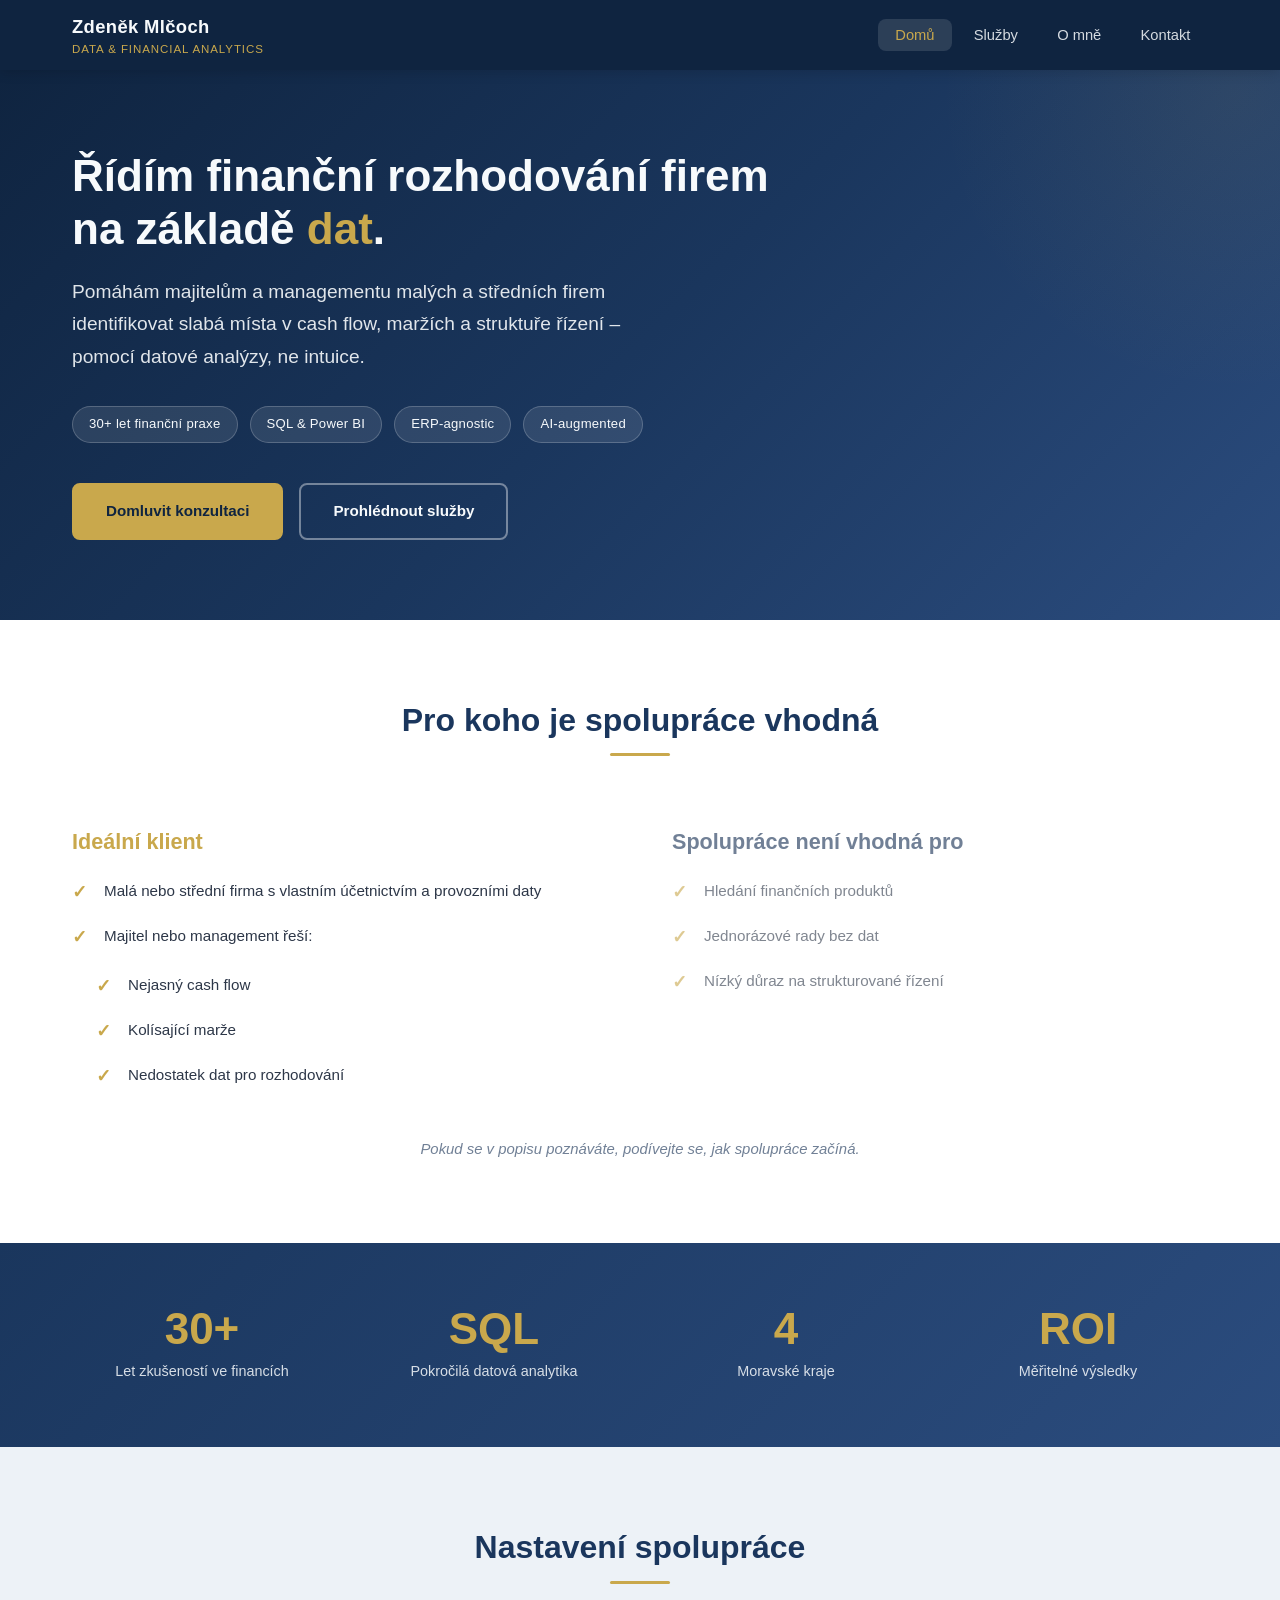
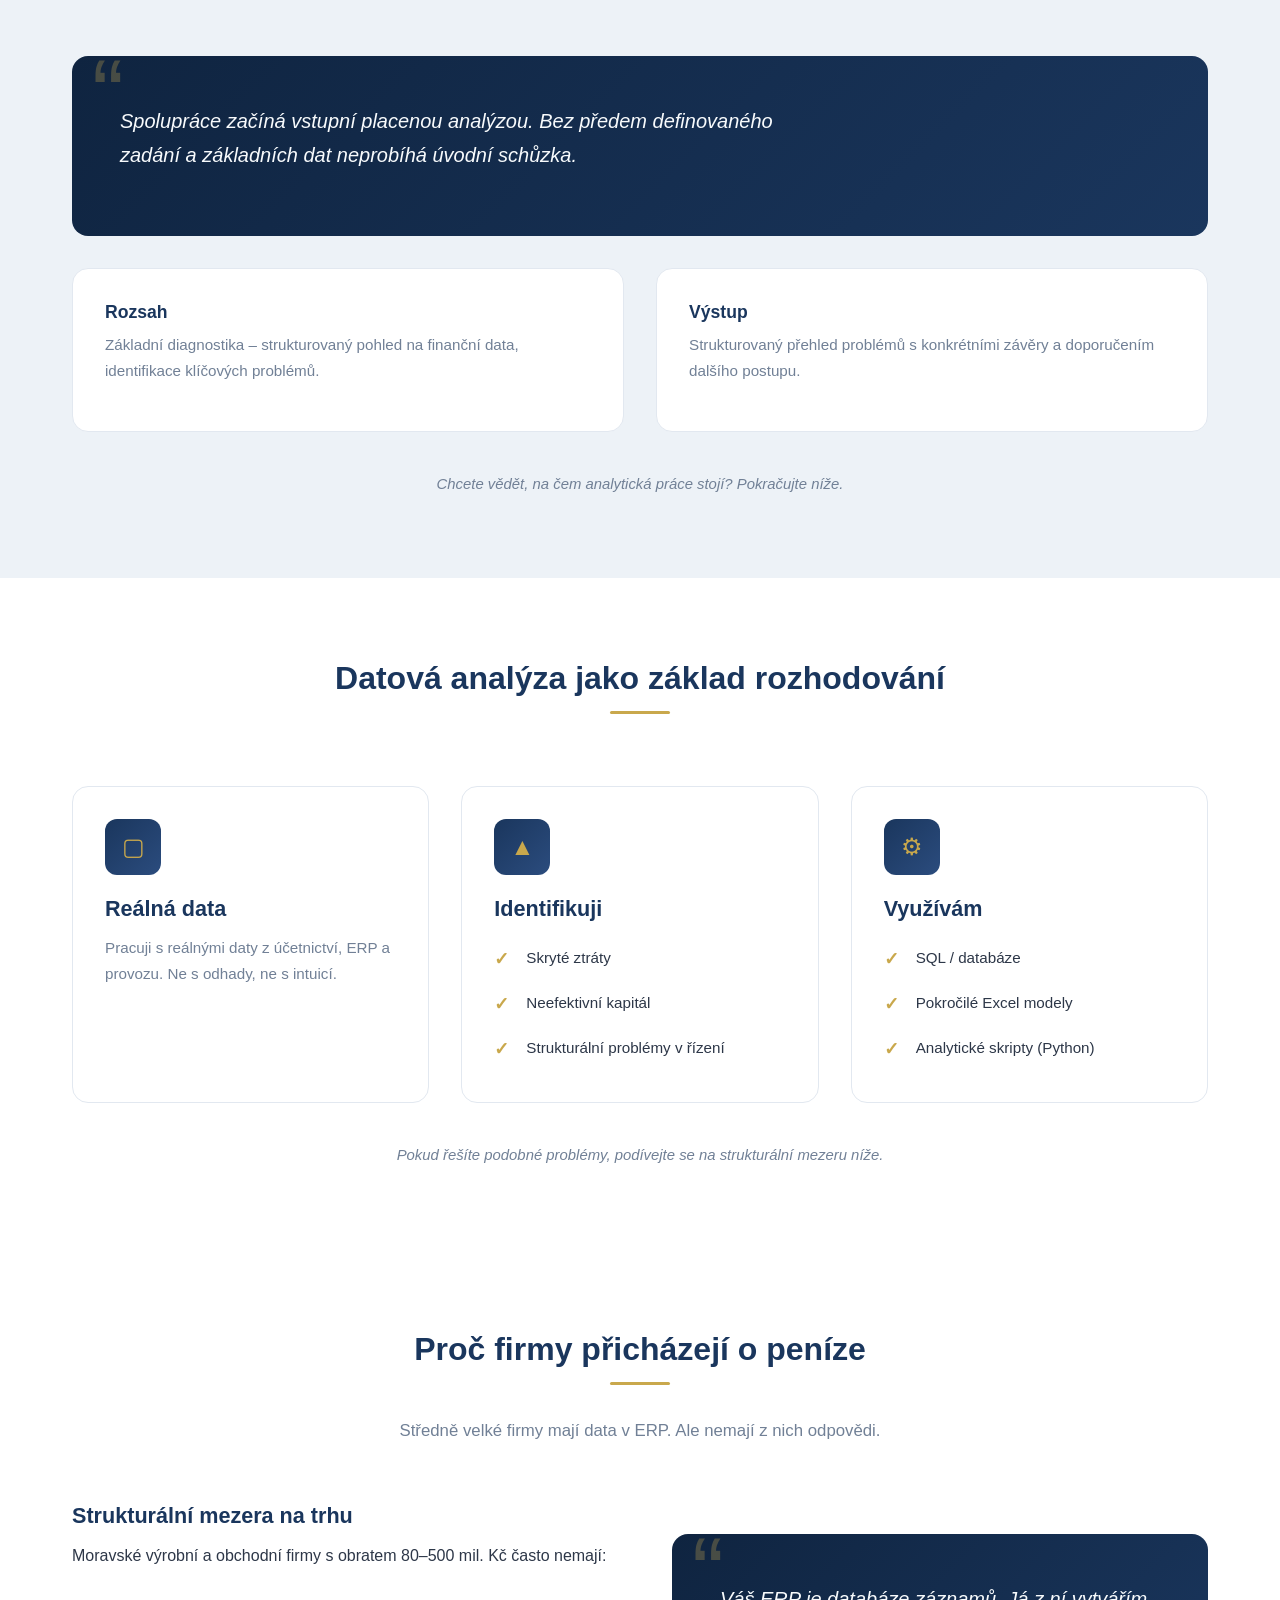
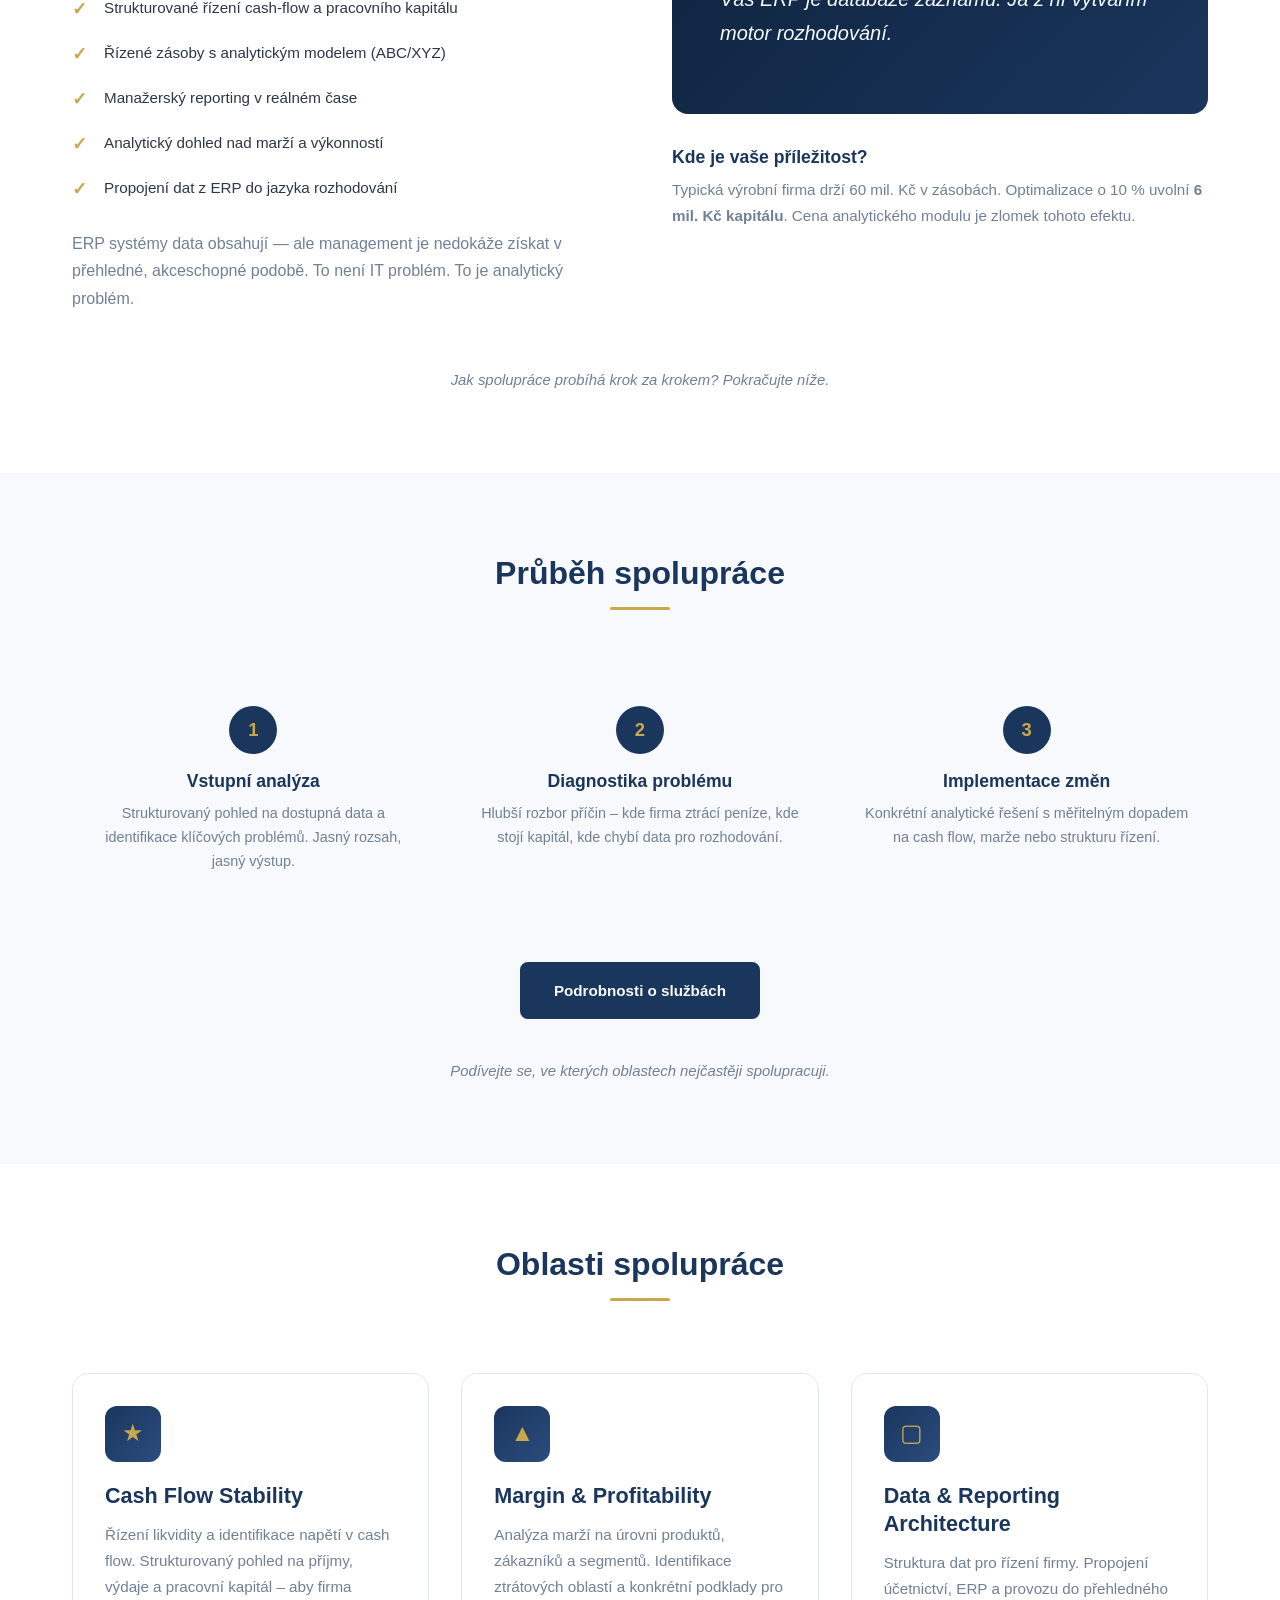
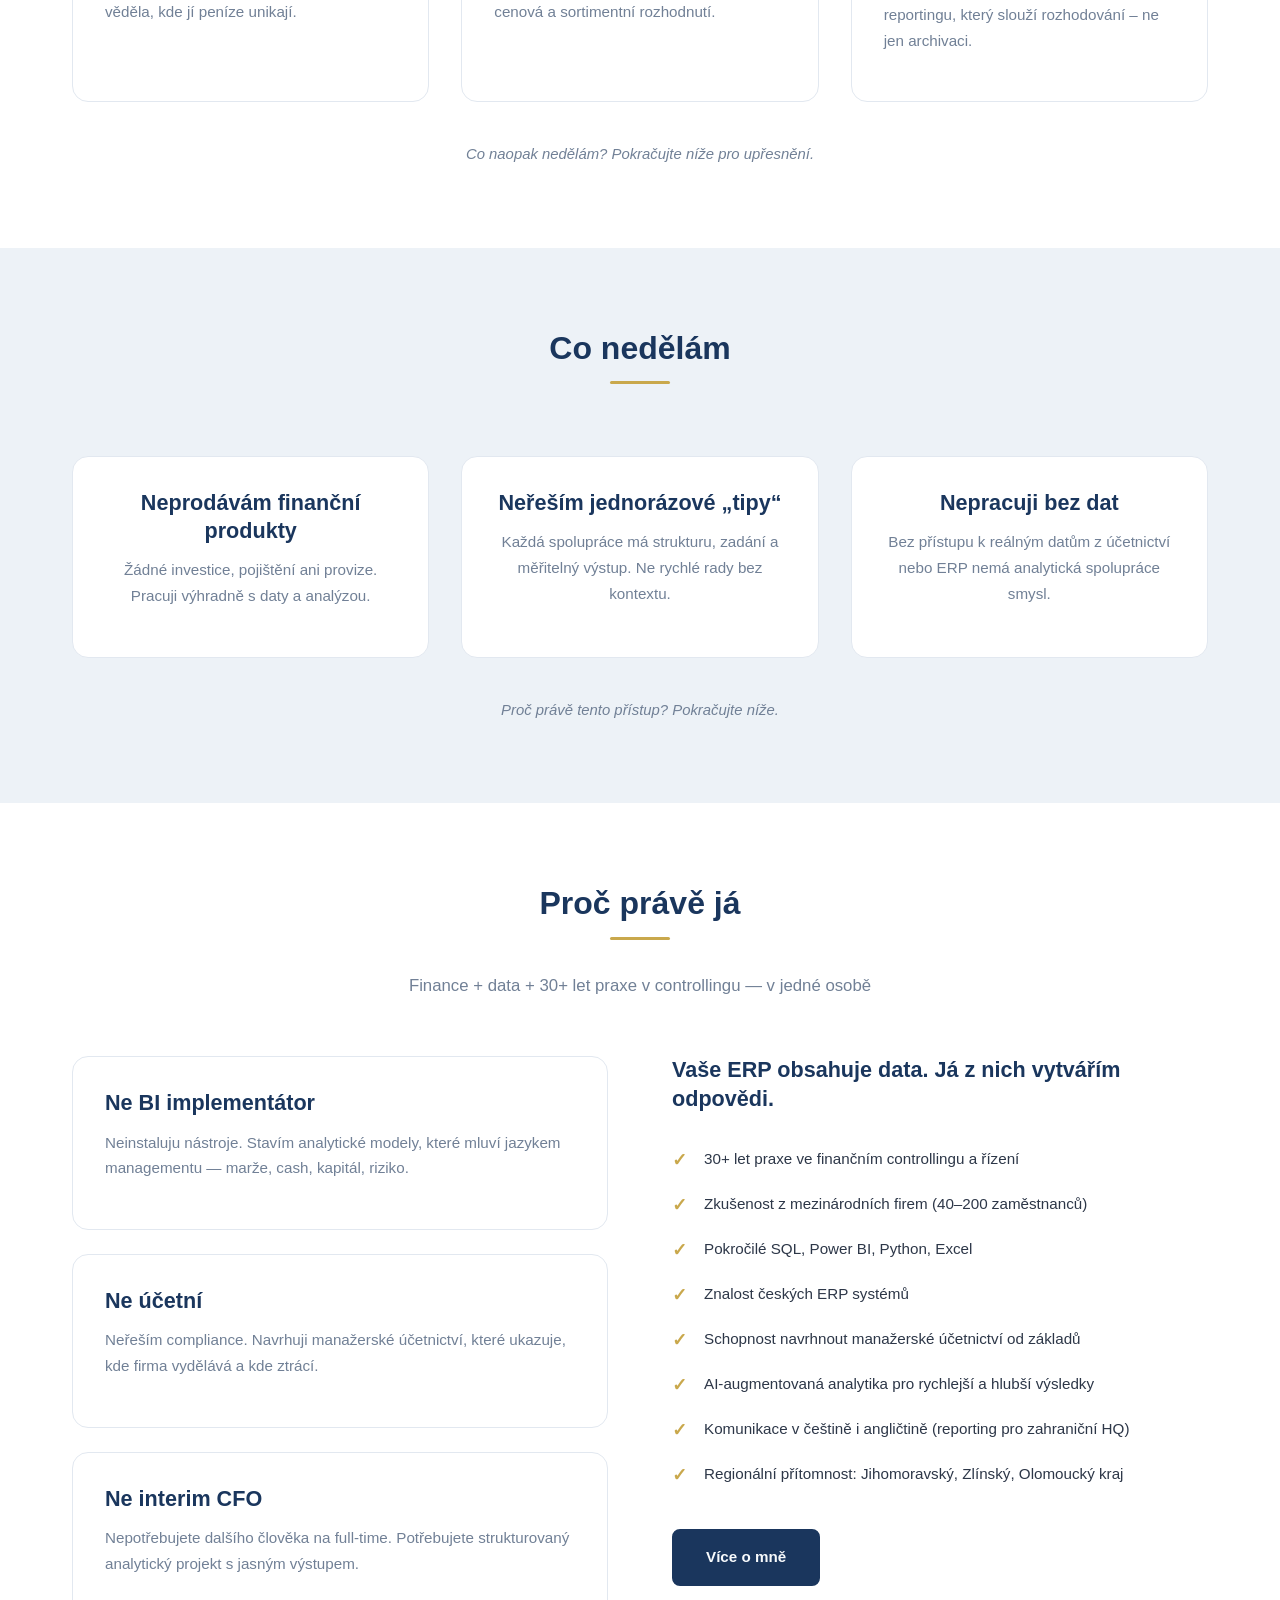
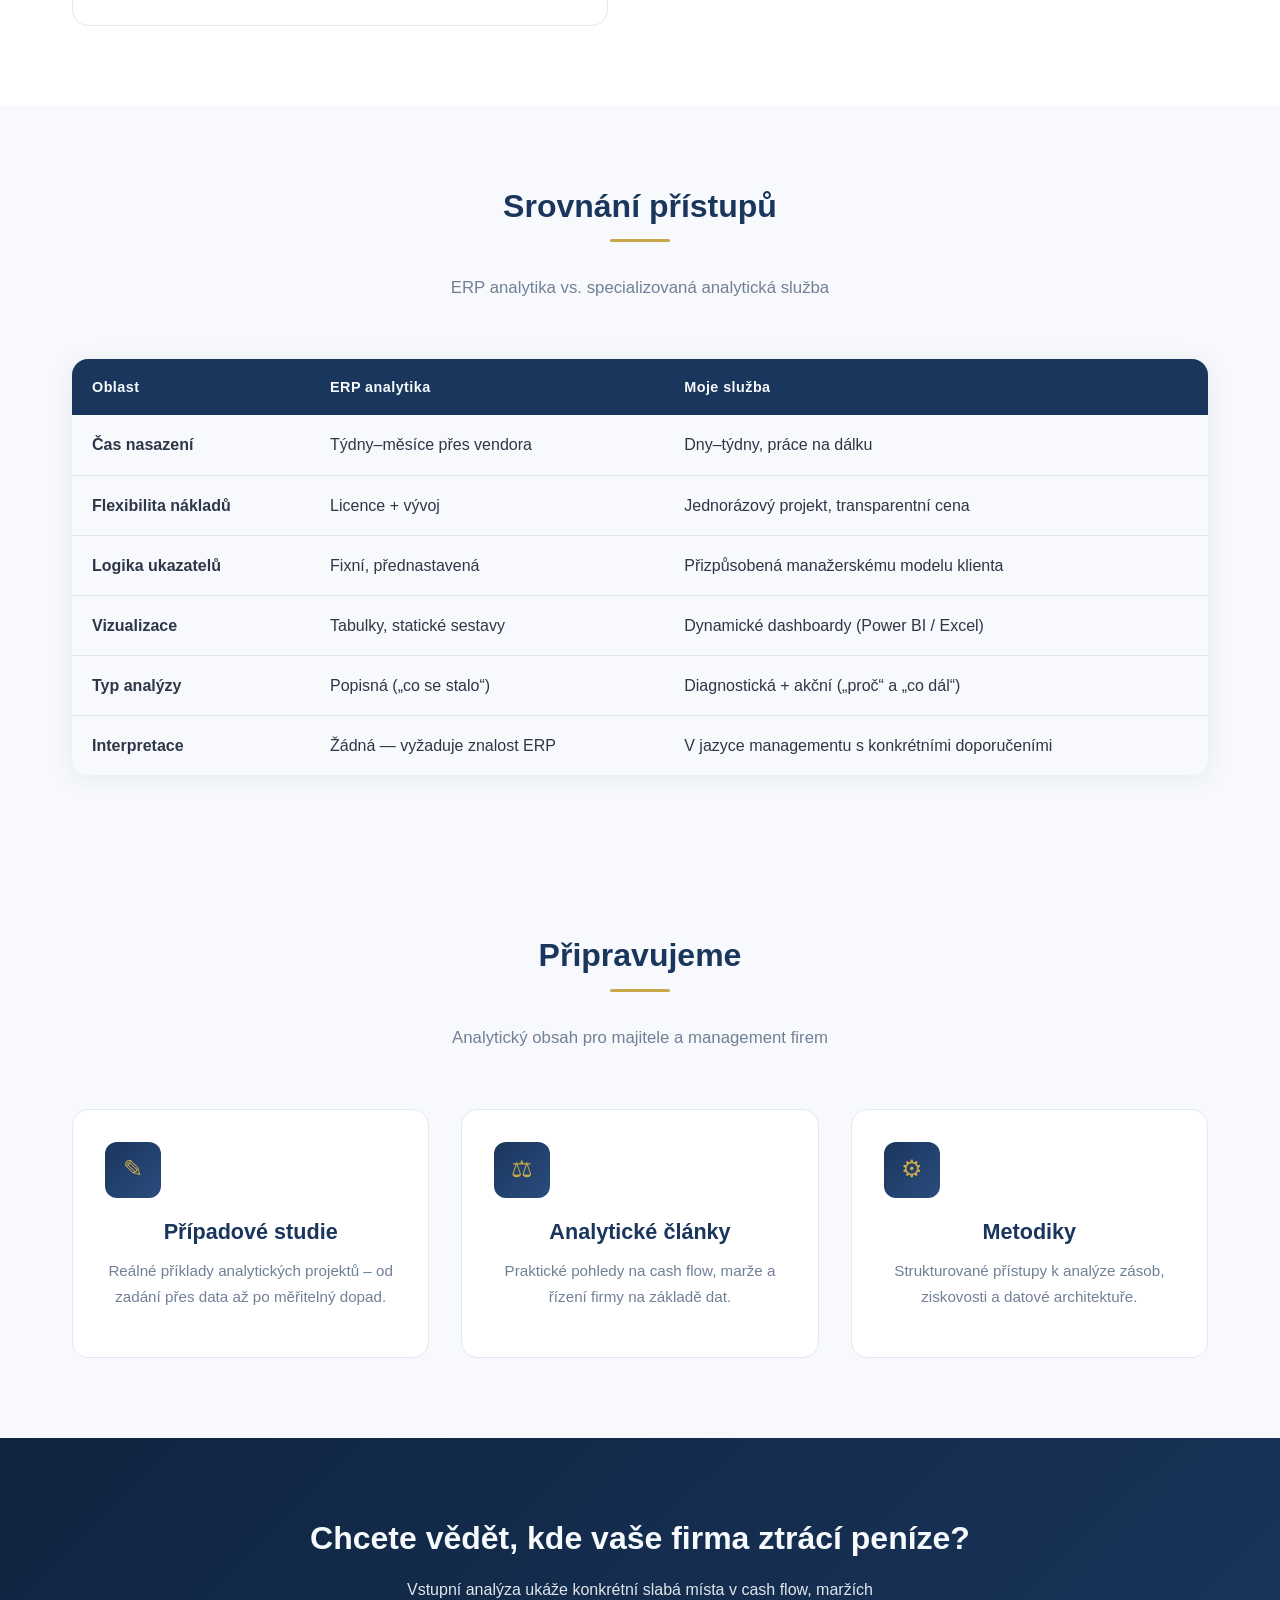
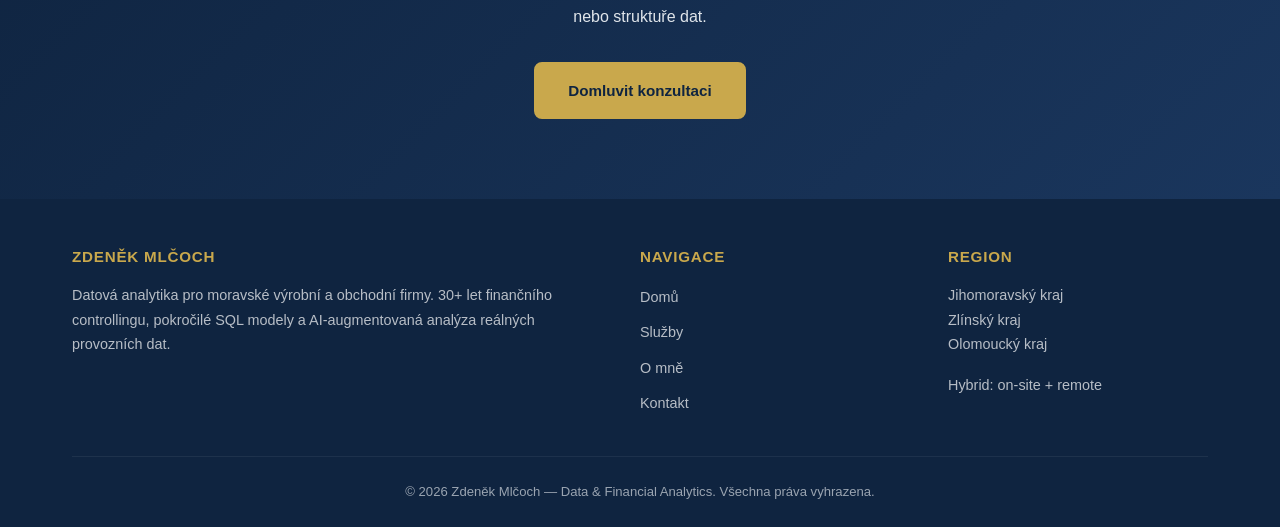
==== docs/index.html @ 9b95e94f "Remove ", ne produktů" from hero heading, change "30 let" to "30+ let" across all pages Co-Authored-" ====
<!DOCTYPE html>
<html lang="cs">
<head>
  <meta charset="UTF-8">
  <meta name="viewport" content="width=device-width, initial-scale=1.0">
  <title>Zdeněk Mlčoch | Datová a finanční analytika pro SME</title>
  <meta name="description" content="Datová analytika pro moravské výrobní a obchodní firmy. Identifikuji skryté ztráty v cash flow, maržích a struktuře řízení — na základě reálných dat z ERP.">
  <link rel="stylesheet" href="style.css">
</head>
<body>

<!-- NAVIGATION -->
<nav class="navbar">
  <div class="container">
    <a href="index.html" class="nav-logo">
      Zdeněk Mlčoch
      <span>Data &amp; Financial Analytics</span>
    </a>
    <button class="nav-toggle" onclick="document.querySelector('.nav-links').classList.toggle('open')">&#9776;</button>
    <ul class="nav-links">
      <li><a href="index.html" class="active">Domů</a></li>
      <li><a href="sluzby.html">Služby</a></li>
      <li><a href="o-mne.html">O mně</a></li>
      <li><a href="kontakt.html">Kontakt</a></li>
    </ul>
  </div>
</nav>

<!-- HERO -->
<section class="hero">
  <div class="container">
    <div class="hero-content">
      <h1>Řídím finanční rozhodování firem na základě <span class="highlight">dat</span>.</h1>
      <p class="subtitle">
        Pomáhám majitelům a managementu malých a středních firem identifikovat slabá místa
        v cash flow, maržích a struktuře řízení &ndash; pomocí datové analýzy, ne intuice.
      </p>
      <div class="hero-badges">
        <span class="badge">30+ let finanční praxe</span>
        <span class="badge">SQL &amp; Power BI</span>
        <span class="badge">ERP-agnostic</span>
        <span class="badge">AI-augmented</span>
      </div>
      <div class="hero-cta">
        <a href="kontakt.html" class="btn btn-primary">Domluvit konzultaci</a>
        <a href="sluzby.html" class="btn btn-outline">Prohlédnout služby</a>
      </div>
    </div>
  </div>
</section>

<!-- CLIENT FILTER -->
<section>
  <div class="container">
    <div class="section-header">
      <h2>Pro koho je spolupráce vhodná</h2>
    </div>
    <div class="two-col">
      <div>
        <h3 style="color: var(--accent);">Ideální klient</h3>
        <ul class="feature-list">
          <li>Malá nebo střední firma s vlastním účetnictvím a provozními daty</li>
          <li>Majitel nebo management řeší:</li>
        </ul>
        <ul class="feature-list" style="padding-left: 1.5rem; margin-top: 0.25rem;">
          <li>Nejasný cash flow</li>
          <li>Kolísající marže</li>
          <li>Nedostatek dat pro rozhodování</li>
        </ul>
      </div>
      <div>
        <h3 style="color: var(--text-light);">Spolupráce není vhodná pro</h3>
        <ul class="feature-list">
          <li style="opacity: 0.6;">Hledání finančních produktů</li>
          <li style="opacity: 0.6;">Jednorázové rady bez dat</li>
          <li style="opacity: 0.6;">Nízký důraz na strukturované řízení</li>
        </ul>
      </div>
    </div>
    <p class="section-transition">Pokud se v popisu poznáváte, podívejte se, jak spolupráce začíná.</p>
  </div>
</section>

<!-- STATS -->
<section style="background: linear-gradient(135deg, var(--primary), var(--primary-light)); padding: 2.5rem 0;">
  <div class="container">
    <div class="stats-row">
      <div class="stat-item">
        <div class="stat-number">30+</div>
        <div class="stat-label">Let zkušeností ve financích</div>
      </div>
      <div class="stat-item">
        <div class="stat-number">SQL</div>
        <div class="stat-label">Pokročilá datová analytika</div>
      </div>
      <div class="stat-item">
        <div class="stat-number">4</div>
        <div class="stat-label">Moravské kraje</div>
      </div>
      <div class="stat-item">
        <div class="stat-number">ROI</div>
        <div class="stat-label">Měřitelné výsledky</div>
      </div>
    </div>
  </div>
</section>

<!-- ENTRY BARRIER -->
<section class="bg-alt">
  <div class="container">
    <div class="section-header">
      <h2>Nastavení spolupráce</h2>
    </div>
    <div class="quote-block">
      <p>Spolupráce začíná vstupní placenou analýzou. Bez předem definovaného zadání a základních dat neprobíhá úvodní schůzka.</p>
    </div>
    <div class="card-grid-2" style="margin-top: 2rem;">
      <div class="card">
        <h4>Rozsah</h4>
        <p>Základní diagnostika &ndash; strukturovaný pohled na finanční data, identifikace klíčových problémů.</p>
      </div>
      <div class="card">
        <h4>Výstup</h4>
        <p>Strukturovaný přehled problémů s konkrétními závěry a doporučením dalšího postupu.</p>
      </div>
    </div>
    <p class="section-transition">Chcete vědět, na čem analytická práce stojí? Pokračujte níže.</p>
  </div>
</section>

<!-- DATA ANALYTICS POSITIONING -->
<section>
  <div class="container">
    <div class="section-header">
      <h2>Datová analýza jako základ rozhodování</h2>
    </div>
    <div class="card-grid-3">
      <div class="card">
        <div class="card-icon">&#9634;</div>
        <h3>Reálná data</h3>
        <p>Pracuji s reálnými daty z účetnictví, ERP a provozu. Ne s odhady, ne s intuicí.</p>
      </div>
      <div class="card">
        <div class="card-icon">&#9650;</div>
        <h3>Identifikuji</h3>
        <ul class="feature-list">
          <li>Skryté ztráty</li>
          <li>Neefektivní kapitál</li>
          <li>Strukturální problémy v řízení</li>
        </ul>
      </div>
      <div class="card">
        <div class="card-icon">&#9881;</div>
        <h3>Využívám</h3>
        <ul class="feature-list">
          <li>SQL / databáze</li>
          <li>Pokročilé Excel modely</li>
          <li>Analytické skripty (Python)</li>
        </ul>
      </div>
    </div>
    <p class="section-transition">Pokud řešíte podobné problémy, podívejte se na strukturální mezeru níže.</p>
  </div>
</section>

<!-- PROBLEM / VALUE PROPOSITION -->
<section>
  <div class="container">
    <div class="section-header">
      <h2>Proč firmy přicházejí o peníze</h2>
      <p>Středně velké firmy mají data v ERP. Ale nemají z nich odpovědi.</p>
    </div>
    <div class="two-col">
      <div class="two-col-content">
        <h3>Strukturální mezera na trhu</h3>
        <p>Moravské výrobní a obchodní firmy s obratem 80&ndash;500 mil. Kč často nemají:</p>
        <ul class="feature-list">
          <li>Strukturované řízení cash-flow a pracovního kapitálu</li>
          <li>Řízené zásoby s analytickým modelem (ABC/XYZ)</li>
          <li>Manažerský reporting v reálném čase</li>
          <li>Analytický dohled nad marží a výkonností</li>
          <li>Propojení dat z ERP do jazyka rozhodování</li>
        </ul>
        <p style="margin-top: 1.25rem; color: var(--text-light);">
          ERP systémy data obsahují &mdash; ale management je nedokáže získat v přehledné,
          akceschopné podobě. To není IT problém. To je analytický problém.
        </p>
      </div>
      <div>
        <div class="quote-block">
          <p>Váš ERP je databáze záznamů. Já z ní vytvářím motor rozhodování.</p>
        </div>
        <div style="margin-top: 2rem;">
          <h4>Kde je vaše příležitost?</h4>
          <p style="font-size: 0.95rem; color: var(--text-light);">
            Typická výrobní firma drží 60 mil. Kč v zásobách.
            Optimalizace o 10 % uvolní <strong>6 mil. Kč kapitálu</strong>.
            Cena analytického modulu je zlomek tohoto efektu.
          </p>
        </div>
      </div>
    </div>
    <p class="section-transition">Jak spolupráce probíhá krok za krokem? Pokračujte níže.</p>
  </div>
</section>

<!-- PROCESS STRUCTURE -->
<section class="bg-light">
  <div class="container">
    <div class="section-header">
      <h2>Průběh spolupráce</h2>
    </div>
    <div class="process-steps" style="grid-template-columns: repeat(3, 1fr);">
      <div class="step">
        <h4>Vstupní analýza</h4>
        <p>Strukturovaný pohled na dostupná data a identifikace klíčových problémů. Jasný rozsah, jasný výstup.</p>
      </div>
      <div class="step">
        <h4>Diagnostika problému</h4>
        <p>Hlubší rozbor příčin &ndash; kde firma ztrácí peníze, kde stojí kapitál, kde chybí data pro rozhodování.</p>
      </div>
      <div class="step">
        <h4>Implementace změn</h4>
        <p>Konkrétní analytické řešení s měřitelným dopadem na cash flow, marže nebo strukturu řízení.</p>
      </div>
    </div>
    <div style="text-align: center; margin-top: 3rem;">
      <a href="sluzby.html" class="btn btn-dark">Podrobnosti o službách</a>
    </div>
    <p class="section-transition">Podívejte se, ve kterých oblastech nejčastěji spolupracuji.</p>
  </div>
</section>

<!-- CORE MODULES -->
<section>
  <div class="container">
    <div class="section-header">
      <h2>Oblasti spolupráce</h2>
    </div>
    <div class="card-grid-3">
      <div class="card">
        <div class="card-icon">&#9733;</div>
        <h3>Cash Flow Stability</h3>
        <p>Řízení likvidity a identifikace napětí v cash flow. Strukturovaný pohled na příjmy, výdaje a pracovní kapitál &ndash; aby firma věděla, kde jí peníze unikají.</p>
      </div>
      <div class="card">
        <div class="card-icon">&#9650;</div>
        <h3>Margin &amp; Profitability</h3>
        <p>Analýza marží na úrovni produktů, zákazníků a segmentů. Identifikace ztrátových oblastí a konkrétní podklady pro cenová a sortimentní rozhodnutí.</p>
      </div>
      <div class="card">
        <div class="card-icon">&#9634;</div>
        <h3>Data &amp; Reporting Architecture</h3>
        <p>Struktura dat pro řízení firmy. Propojení účetnictví, ERP a provozu do přehledného reportingu, který slouží rozhodování &ndash; ne jen archivaci.</p>
      </div>
    </div>
    <p class="section-transition">Co naopak nedělám? Pokračujte níže pro upřesnění.</p>
  </div>
</section>


<!-- ANTI-POSITIONING -->
<section class="bg-alt">
  <div class="container">
    <div class="section-header">
      <h2>Co nedělám</h2>
    </div>
    <div class="card-grid-3">
      <div class="card" style="text-align: center;">
        <h3>Neprodávám finanční produkty</h3>
        <p>Žádné investice, pojištění ani provize. Pracuji výhradně s daty a analýzou.</p>
      </div>
      <div class="card" style="text-align: center;">
        <h3>Neřeším jednorázové &bdquo;tipy&ldquo;</h3>
        <p>Každá spolupráce má strukturu, zadání a měřitelný výstup. Ne rychlé rady bez kontextu.</p>
      </div>
      <div class="card" style="text-align: center;">
        <h3>Nepracuji bez dat</h3>
        <p>Bez přístupu k reálným datům z účetnictví nebo ERP nemá analytická spolupráce smysl.</p>
      </div>
    </div>
    <p class="section-transition">Proč právě tento přístup? Pokračujte níže.</p>
  </div>
</section>

<!-- WHY ME -->
<section>
  <div class="container">
    <div class="section-header">
      <h2>Proč právě já</h2>
      <p>Finance + data + 30+ let praxe v controllingu — v jedné osobě</p>
    </div>
    <div class="two-col">
      <div>
        <div class="card" style="margin-bottom: 1.5rem;">
          <h3>Ne BI implementátor</h3>
          <p>Neinstaluju nástroje. Stavím analytické modely, které mluví jazykem managementu &mdash; marže, cash, kapitál, riziko.</p>
        </div>
        <div class="card" style="margin-bottom: 1.5rem;">
          <h3>Ne účetní</h3>
          <p>Neřeším compliance. Navrhuji manažerské účetnictví, které ukazuje, kde firma vydělává a kde ztrácí.</p>
        </div>
        <div class="card">
          <h3>Ne interim CFO</h3>
          <p>Nepotřebujete dalšího člověka na full-time. Potřebujete strukturovaný analytický projekt s jasným výstupem.</p>
        </div>
      </div>
      <div>
        <h3>Vaše ERP obsahuje data. Já z nich vytvářím odpovědi.</h3>
        <ul class="feature-list" style="margin-top: 1.5rem;">
          <li>30+ let praxe ve finančním controllingu a řízení</li>
          <li>Zkušenost z mezinárodních firem (40&ndash;200 zaměstnanců)</li>
          <li>Pokročilé SQL, Power BI, Python, Excel</li>
          <li>Znalost českých ERP systémů</li>
          <li>Schopnost navrhnout manažerské účetnictví od základů</li>
          <li>AI-augmentovaná analytika pro rychlejší a hlubší výsledky</li>
          <li>Komunikace v češtině i angličtině (reporting pro zahraniční HQ)</li>
          <li>Regionální přítomnost: Jihomoravský, Zlínský, Olomoucký kraj</li>
        </ul>
        <div style="margin-top: 2rem;">
          <a href="o-mne.html" class="btn btn-dark">Více o mně</a>
        </div>
      </div>
    </div>
  </div>
</section>

<!-- COMPETITIVE COMPARISON -->
<section class="bg-light">
  <div class="container">
    <div class="section-header">
      <h2>Srovnání přístupů</h2>
      <p>ERP analytika vs. specializovaná analytická služba</p>
    </div>
    <table class="styled-table">
      <thead>
        <tr>
          <th>Oblast</th>
          <th>ERP analytika</th>
          <th>Moje služba</th>
        </tr>
      </thead>
      <tbody>
        <tr>
          <td><strong>Čas nasazení</strong></td>
          <td>Týdny&ndash;měsíce přes vendora</td>
          <td>Dny&ndash;týdny, práce na dálku</td>
        </tr>
        <tr>
          <td><strong>Flexibilita nákladů</strong></td>
          <td>Licence + vývoj</td>
          <td>Jednorázový projekt, transparentní cena</td>
        </tr>
        <tr>
          <td><strong>Logika ukazatelů</strong></td>
          <td>Fixní, přednastavená</td>
          <td>Přizpůsobená manažerskému modelu klienta</td>
        </tr>
        <tr>
          <td><strong>Vizualizace</strong></td>
          <td>Tabulky, statické sestavy</td>
          <td>Dynamické dashboardy (Power BI / Excel)</td>
        </tr>
        <tr>
          <td><strong>Typ analýzy</strong></td>
          <td>Popisná (&bdquo;co se stalo&ldquo;)</td>
          <td>Diagnostická + akční (&bdquo;proč&ldquo; a &bdquo;co dál&ldquo;)</td>
        </tr>
        <tr>
          <td><strong>Interpretace</strong></td>
          <td>Žádná &mdash; vyžaduje znalost ERP</td>
          <td>V jazyce managementu s konkrétními doporučeními</td>
        </tr>
      </tbody>
    </table>
  </div>
</section>

<!-- CONTENT EXPANSION - PLACEHOLDER -->
<section class="bg-light">
  <div class="container">
    <div class="section-header">
      <h2>Připravujeme</h2>
      <p>Analytický obsah pro majitele a management firem</p>
    </div>
    <div class="card-grid-3">
      <div class="card" style="text-align: center;">
        <div class="card-icon">&#9998;</div>
        <h3>Případové studie</h3>
        <p>Reálné příklady analytických projektů &ndash; od zadání přes data až po měřitelný dopad.</p>
      </div>
      <div class="card" style="text-align: center;">
        <div class="card-icon">&#9878;</div>
        <h3>Analytické články</h3>
        <p>Praktické pohledy na cash flow, marže a řízení firmy na základě dat.</p>
      </div>
      <div class="card" style="text-align: center;">
        <div class="card-icon">&#9881;</div>
        <h3>Metodiky</h3>
        <p>Strukturované přístupy k analýze zásob, ziskovosti a datové architektuře.</p>
      </div>
    </div>
  </div>
</section>

<!-- CTA -->
<section class="cta-section">
  <div class="container">
    <h2>Chcete vědět, kde vaše firma ztrácí peníze?</h2>
    <p>Vstupní analýza ukáže konkrétní slabá místa v cash flow, maržích nebo struktuře dat.</p>
    <a href="kontakt.html" class="btn btn-primary">Domluvit konzultaci</a>
  </div>
</section>

<!-- FOOTER -->
<footer class="footer">
  <div class="container">
    <div class="footer-grid">
      <div>
        <h4>Zdeněk Mlčoch</h4>
        <p>Datová analytika pro moravské výrobní a obchodní firmy. 30+ let finančního controllingu,
           pokročilé SQL modely a AI-augmentovaná analýza reálných provozních dat.</p>
      </div>
      <div>
        <h4>Navigace</h4>
        <ul class="footer-links">
          <li><a href="index.html">Domů</a></li>
          <li><a href="sluzby.html">Služby</a></li>
          <li><a href="o-mne.html">O mně</a></li>
          <li><a href="kontakt.html">Kontakt</a></li>
        </ul>
      </div>
      <div>
        <h4>Region</h4>
        <p>Jihomoravský kraj<br>Zlínský kraj<br>Olomoucký kraj</p>
        <p style="margin-top: 1rem;">Hybrid: on-site + remote</p>
      </div>
    </div>
    <div class="footer-bottom">
      &copy; 2026 Zdeněk Mlčoch &mdash; Data &amp; Financial Analytics. Všechna práva vyhrazena.
    </div>
  </div>
</footer>

</body>
</html>
---- docs/style.css ----
/* ============================================
   Zdeněk Mlčoch — Data & Financial Analytics
   Professional Website Stylesheet
   ============================================ */

:root {
  --primary: #1a365d;
  --primary-light: #2b4c7e;
  --primary-dark: #0f2440;
  --accent: #c9a84c;
  --accent-light: #d4b96a;
  --accent-dark: #a88a35;
  --text: #2d3748;
  --text-light: #718096;
  --text-white: #f7fafc;
  --bg: #ffffff;
  --bg-light: #f7f9fc;
  --bg-alt: #edf2f7;
  --border: #e2e8f0;
  --shadow: 0 4px 24px rgba(26, 54, 93, 0.08);
  --shadow-lg: 0 8px 40px rgba(26, 54, 93, 0.12);
  --radius: 8px;
  --radius-lg: 16px;
  --transition: 0.3s ease;
  --max-width: 1200px;
}

*, *::before, *::after {
  margin: 0;
  padding: 0;
  box-sizing: border-box;
}

html {
  scroll-behavior: smooth;
  font-size: 16px;
}

body {
  font-family: 'Segoe UI', 'Inter', -apple-system, BlinkMacSystemFont, sans-serif;
  color: var(--text);
  background: var(--bg);
  line-height: 1.7;
  -webkit-font-smoothing: antialiased;
}

/* Typography */
h1, h2, h3, h4, h5 {
  color: var(--primary);
  line-height: 1.3;
  font-weight: 700;
}

h1 { font-size: 2.75rem; }
h2 { font-size: 2rem; margin-bottom: 1rem; }
h3 { font-size: 1.35rem; margin-bottom: 0.75rem; }
h4 { font-size: 1.1rem; margin-bottom: 0.5rem; }

p { margin-bottom: 1rem; }

a {
  color: var(--primary);
  text-decoration: none;
  transition: color var(--transition);
}
a:hover { color: var(--accent); }

/* Container */
.container {
  max-width: var(--max-width);
  margin: 0 auto;
  padding: 0 2rem;
}

/* ========== NAVIGATION ========== */
.navbar {
  background: var(--primary-dark);
  position: sticky;
  top: 0;
  z-index: 1000;
  box-shadow: 0 2px 12px rgba(0,0,0,0.15);
}

.navbar .container {
  display: flex;
  align-items: center;
  justify-content: space-between;
  padding-top: 0;
  padding-bottom: 0;
  height: 70px;
}

.nav-logo {
  display: flex;
  flex-direction: column;
  color: var(--text-white);
  font-weight: 700;
  font-size: 1.15rem;
  letter-spacing: 0.02em;
}

.nav-logo span {
  color: var(--accent);
  font-size: 0.72rem;
  font-weight: 400;
  letter-spacing: 0.08em;
  text-transform: uppercase;
  margin-top: -2px;
}

.nav-links {
  display: flex;
  list-style: none;
  gap: 0.25rem;
}

.nav-links a {
  color: var(--text-white);
  padding: 0.5rem 1.1rem;
  border-radius: var(--radius);
  font-size: 0.92rem;
  font-weight: 500;
  transition: background var(--transition), color var(--transition);
  opacity: 0.85;
}

.nav-links a:hover,
.nav-links a.active {
  background: rgba(255,255,255,0.12);
  color: var(--accent);
  opacity: 1;
}

.nav-toggle {
  display: none;
  background: none;
  border: none;
  color: var(--text-white);
  font-size: 1.5rem;
  cursor: pointer;
}

/* ========== HERO ========== */
.hero {
  background: linear-gradient(135deg, var(--primary-dark) 0%, var(--primary) 50%, var(--primary-light) 100%);
  color: var(--text-white);
  padding: 5rem 0;
  position: relative;
  overflow: hidden;
}

.hero::before {
  content: '';
  position: absolute;
  top: -50%;
  right: -20%;
  width: 600px;
  height: 600px;
  background: radial-gradient(circle, rgba(201, 168, 76, 0.08) 0%, transparent 70%);
  border-radius: 50%;
}

.hero .container {
  position: relative;
  z-index: 1;
}

.hero-content {
  max-width: 750px;
}

.hero h1 {
  color: var(--text-white);
  font-size: 2.75rem;
  margin-bottom: 1.25rem;
  line-height: 1.2;
}

.hero h1 .highlight {
  color: var(--accent);
}

.hero .subtitle {
  font-size: 1.2rem;
  opacity: 0.9;
  margin-bottom: 2rem;
  max-width: 600px;
  line-height: 1.7;
}

.hero-badges {
  display: flex;
  flex-wrap: wrap;
  gap: 0.75rem;
  margin-bottom: 2.5rem;
}

.badge {
  background: rgba(255,255,255,0.1);
  border: 1px solid rgba(255,255,255,0.2);
  padding: 0.4rem 1rem;
  border-radius: 50px;
  font-size: 0.82rem;
  font-weight: 500;
  letter-spacing: 0.02em;
}

.btn {
  display: inline-block;
  padding: 0.85rem 2rem;
  border-radius: var(--radius);
  font-weight: 600;
  font-size: 0.95rem;
  cursor: pointer;
  transition: all var(--transition);
  border: 2px solid transparent;
  text-align: center;
}

.btn-primary {
  background: var(--accent);
  color: var(--primary-dark);
  border-color: var(--accent);
}
.btn-primary:hover {
  background: var(--accent-light);
  color: var(--primary-dark);
  transform: translateY(-2px);
  box-shadow: 0 4px 16px rgba(201,168,76,0.3);
}

.btn-outline {
  background: transparent;
  color: var(--text-white);
  border-color: rgba(255,255,255,0.4);
}
.btn-outline:hover {
  background: rgba(255,255,255,0.1);
  border-color: var(--accent);
  color: var(--accent);
}

.btn-dark {
  background: var(--primary);
  color: var(--text-white);
  border-color: var(--primary);
}
.btn-dark:hover {
  background: var(--primary-light);
  transform: translateY(-2px);
  box-shadow: var(--shadow);
}

.hero-cta {
  display: flex;
  gap: 1rem;
  flex-wrap: wrap;
}

/* ========== SECTIONS ========== */
section {
  padding: 5rem 0;
}

.section-header {
  text-align: center;
  margin-bottom: 3.5rem;
}

.section-header h2 {
  position: relative;
  display: inline-block;
}

.section-header h2::after {
  content: '';
  display: block;
  width: 60px;
  height: 3px;
  background: var(--accent);
  margin: 0.75rem auto 0;
  border-radius: 2px;
}

.section-header p {
  color: var(--text-light);
  max-width: 600px;
  margin: 1rem auto 0;
  font-size: 1.05rem;
}

.section-transition {
  text-align: center;
  color: var(--text-light);
  font-size: 0.93rem;
  font-style: italic;
  margin-top: 2.5rem;
  margin-bottom: 0;
}

.bg-light { background: var(--bg-light); }
.bg-alt { background: var(--bg-alt); }

/* ========== CARDS ========== */
.card-grid {
  display: grid;
  grid-template-columns: repeat(auto-fit, minmax(320px, 1fr));
  gap: 2rem;
}

.card-grid-3 {
  display: grid;
  grid-template-columns: repeat(3, 1fr);
  gap: 2rem;
}

.card-grid-2 {
  display: grid;
  grid-template-columns: repeat(2, 1fr);
  gap: 2rem;
}

.card {
  background: var(--bg);
  border: 1px solid var(--border);
  border-radius: var(--radius-lg);
  padding: 2rem;
  transition: all var(--transition);
}

.card:hover {
  box-shadow: var(--shadow-lg);
  transform: translateY(-4px);
  border-color: var(--accent);
}

.card-icon {
  width: 56px;
  height: 56px;
  background: linear-gradient(135deg, var(--primary), var(--primary-light));
  border-radius: 12px;
  display: flex;
  align-items: center;
  justify-content: center;
  margin-bottom: 1.25rem;
  font-size: 1.5rem;
  color: var(--accent);
}

.card h3 {
  color: var(--primary);
}

.card p {
  color: var(--text-light);
  font-size: 0.95rem;
}

.card-tag {
  display: inline-block;
  background: var(--bg-alt);
  color: var(--primary);
  padding: 0.25rem 0.75rem;
  border-radius: 50px;
  font-size: 0.78rem;
  font-weight: 600;
  margin-top: 0.75rem;
}

/* ========== PROCESS / STEPS ========== */
.process-steps {
  display: grid;
  grid-template-columns: repeat(4, 1fr);
  gap: 1.5rem;
  counter-reset: step;
}

.step {
  text-align: center;
  padding: 1.5rem 1rem;
  position: relative;
}

.step::before {
  counter-increment: step;
  content: counter(step);
  display: flex;
  align-items: center;
  justify-content: center;
  width: 48px;
  height: 48px;
  background: var(--primary);
  color: var(--accent);
  border-radius: 50%;
  font-size: 1.15rem;
  font-weight: 700;
  margin: 0 auto 1rem;
}

.step h4 { color: var(--primary); }
.step p { color: var(--text-light); font-size: 0.9rem; }

/* ========== STATS ========== */
.stats-row {
  display: grid;
  grid-template-columns: repeat(4, 1fr);
  gap: 2rem;
  text-align: center;
}

.stat-item {
  padding: 1.5rem;
}

.stat-number {
  font-size: 2.75rem;
  font-weight: 800;
  color: var(--accent);
  line-height: 1;
  margin-bottom: 0.5rem;
}

.stat-label {
  color: var(--text-white);
  font-size: 0.9rem;
  opacity: 0.85;
}

/* ========== CASE STUDIES ========== */
.case-card {
  background: var(--bg);
  border: 1px solid var(--border);
  border-radius: var(--radius-lg);
  overflow: hidden;
  transition: all var(--transition);
}

.case-card:hover {
  box-shadow: var(--shadow-lg);
  transform: translateY(-4px);
}

.case-header {
  background: linear-gradient(135deg, var(--primary), var(--primary-light));
  color: var(--text-white);
  padding: 1.5rem 2rem;
}

.case-header h3 { color: var(--text-white); margin-bottom: 0.25rem; }
.case-header span { font-size: 0.85rem; opacity: 0.8; }

.case-body {
  padding: 1.5rem 2rem;
}

.case-body .label {
  font-weight: 700;
  color: var(--primary);
  font-size: 0.82rem;
  text-transform: uppercase;
  letter-spacing: 0.05em;
  margin-bottom: 0.25rem;
}

.case-body p { font-size: 0.93rem; margin-bottom: 1rem; }

.case-result {
  display: flex;
  gap: 1rem;
  flex-wrap: wrap;
}

.result-badge {
  background: linear-gradient(135deg, var(--primary), var(--primary-light));
  color: var(--accent);
  padding: 0.35rem 0.9rem;
  border-radius: 50px;
  font-size: 0.82rem;
  font-weight: 700;
}

/* ========== TABLE ========== */
.styled-table {
  width: 100%;
  border-collapse: collapse;
  border-radius: var(--radius-lg);
  overflow: hidden;
  box-shadow: var(--shadow);
}

.styled-table thead {
  background: var(--primary);
  color: var(--text-white);
}

.styled-table th,
.styled-table td {
  padding: 1rem 1.25rem;
  text-align: left;
}

.styled-table th {
  font-weight: 600;
  font-size: 0.9rem;
  letter-spacing: 0.03em;
}

.styled-table tbody tr {
  border-bottom: 1px solid var(--border);
  transition: background var(--transition);
}

.styled-table tbody tr:hover {
  background: var(--bg-light);
}

.styled-table tbody tr:last-child {
  border-bottom: none;
}

/* ========== POSITIONING / QUOTE ========== */
.quote-block {
  background: linear-gradient(135deg, var(--primary-dark), var(--primary));
  color: var(--text-white);
  padding: 3rem;
  border-radius: var(--radius-lg);
  margin: 2rem 0;
  position: relative;
}

.quote-block::before {
  content: '\201C';
  font-size: 6rem;
  color: var(--accent);
  opacity: 0.3;
  position: absolute;
  top: -10px;
  left: 20px;
  line-height: 1;
}

.quote-block p {
  font-size: 1.25rem;
  font-style: italic;
  position: relative;
  z-index: 1;
  max-width: 700px;
}

/* ========== TWO-COLUMN LAYOUT ========== */
.two-col {
  display: grid;
  grid-template-columns: 1fr 1fr;
  gap: 4rem;
  align-items: start;
}

.two-col-content h2 {
  margin-bottom: 1.5rem;
}

.feature-list {
  list-style: none;
}

.feature-list li {
  padding: 0.6rem 0;
  padding-left: 2rem;
  position: relative;
  font-size: 0.95rem;
}

.feature-list li::before {
  content: '\2713';
  position: absolute;
  left: 0;
  color: var(--accent);
  font-weight: 700;
  font-size: 1.1rem;
}

/* ========== CTA SECTION ========== */
.cta-section {
  background: linear-gradient(135deg, var(--primary-dark), var(--primary));
  color: var(--text-white);
  text-align: center;
  padding: 5rem 0;
}

.cta-section h2 {
  color: var(--text-white);
  margin-bottom: 1rem;
}

.cta-section p {
  opacity: 0.9;
  margin-bottom: 2rem;
  max-width: 500px;
  margin-left: auto;
  margin-right: auto;
}

/* ========== FOOTER ========== */
.footer {
  background: var(--primary-dark);
  color: var(--text-white);
  padding: 3rem 0 1.5rem;
}

.footer-grid {
  display: grid;
  grid-template-columns: 2fr 1fr 1fr;
  gap: 3rem;
  margin-bottom: 2rem;
}

.footer h4 {
  color: var(--accent);
  margin-bottom: 1rem;
  font-size: 0.95rem;
  text-transform: uppercase;
  letter-spacing: 0.05em;
}

.footer p, .footer a {
  color: rgba(255,255,255,0.7);
  font-size: 0.9rem;
}

.footer a:hover { color: var(--accent); }

.footer-links {
  list-style: none;
}

.footer-links li { margin-bottom: 0.5rem; }

.footer-bottom {
  border-top: 1px solid rgba(255,255,255,0.1);
  padding-top: 1.5rem;
  text-align: center;
  font-size: 0.82rem;
  opacity: 0.6;
}

/* ========== CONTACT FORM ========== */
.form-group {
  margin-bottom: 1.25rem;
}

.form-group label {
  display: block;
  font-weight: 600;
  font-size: 0.9rem;
  margin-bottom: 0.4rem;
  color: var(--primary);
}

.form-group input,
.form-group textarea,
.form-group select {
  width: 100%;
  padding: 0.75rem 1rem;
  border: 1px solid var(--border);
  border-radius: var(--radius);
  font-size: 0.95rem;
  font-family: inherit;
  transition: border-color var(--transition);
  background: var(--bg);
}

.form-group input:focus,
.form-group textarea:focus,
.form-group select:focus {
  outline: none;
  border-color: var(--accent);
  box-shadow: 0 0 0 3px rgba(201,168,76,0.15);
}

.form-group textarea {
  min-height: 140px;
  resize: vertical;
}

/* ========== ABOUT PAGE ========== */
.timeline {
  position: relative;
  padding-left: 2.5rem;
}

.timeline::before {
  content: '';
  position: absolute;
  left: 0;
  top: 0;
  bottom: 0;
  width: 3px;
  background: var(--accent);
  border-radius: 2px;
}

.timeline-item {
  position: relative;
  padding-bottom: 2rem;
}

.timeline-item::before {
  content: '';
  position: absolute;
  left: -2.5rem;
  top: 6px;
  width: 13px;
  height: 13px;
  background: var(--accent);
  border: 3px solid var(--bg);
  border-radius: 50%;
  box-shadow: 0 0 0 3px var(--accent);
}

.timeline-item h4 {
  color: var(--primary);
  margin-bottom: 0.25rem;
}

.timeline-item .year {
  color: var(--accent-dark);
  font-weight: 700;
  font-size: 0.85rem;
}

.timeline-item p {
  color: var(--text-light);
  font-size: 0.93rem;
}

/* ========== SKILLS ========== */
.skill-bar-container {
  margin-bottom: 1.25rem;
}

.skill-bar-label {
  display: flex;
  justify-content: space-between;
  margin-bottom: 0.35rem;
  font-size: 0.9rem;
  font-weight: 600;
}

.skill-bar {
  height: 8px;
  background: var(--bg-alt);
  border-radius: 4px;
  overflow: hidden;
}

.skill-bar-fill {
  height: 100%;
  background: linear-gradient(90deg, var(--primary), var(--accent));
  border-radius: 4px;
  transition: width 1s ease;
}

/* ========== RESPONSIVE ========== */
@media (max-width: 968px) {
  h1 { font-size: 2.1rem; }
  h2 { font-size: 1.65rem; }

  .card-grid-3 { grid-template-columns: repeat(2, 1fr); }
  .card-grid-2 { grid-template-columns: 1fr; }
  .two-col { grid-template-columns: 1fr; gap: 2rem; }
  .process-steps { grid-template-columns: repeat(2, 1fr); }
  .stats-row { grid-template-columns: repeat(2, 1fr); }
  .footer-grid { grid-template-columns: 1fr; gap: 1.5rem; }

  .hero { padding: 3.5rem 0; }
  section { padding: 3.5rem 0; }
}

@media (max-width: 640px) {
  .nav-links { display: none; }
  .nav-toggle { display: block; }

  .nav-links.open {
    display: flex;
    flex-direction: column;
    position: absolute;
    top: 70px;
    left: 0;
    right: 0;
    background: var(--primary-dark);
    padding: 1rem;
    box-shadow: var(--shadow);
  }

  h1 { font-size: 1.75rem; }
  .hero { padding: 2.5rem 0; }
  .card-grid-3 { grid-template-columns: 1fr; }
  .process-steps { grid-template-columns: 1fr; }
  .stats-row { grid-template-columns: 1fr; }

  .hero-cta { flex-direction: column; }
  .btn { width: 100%; }
  .quote-block { padding: 2rem 1.5rem; }
  .quote-block p { font-size: 1.05rem; }
}
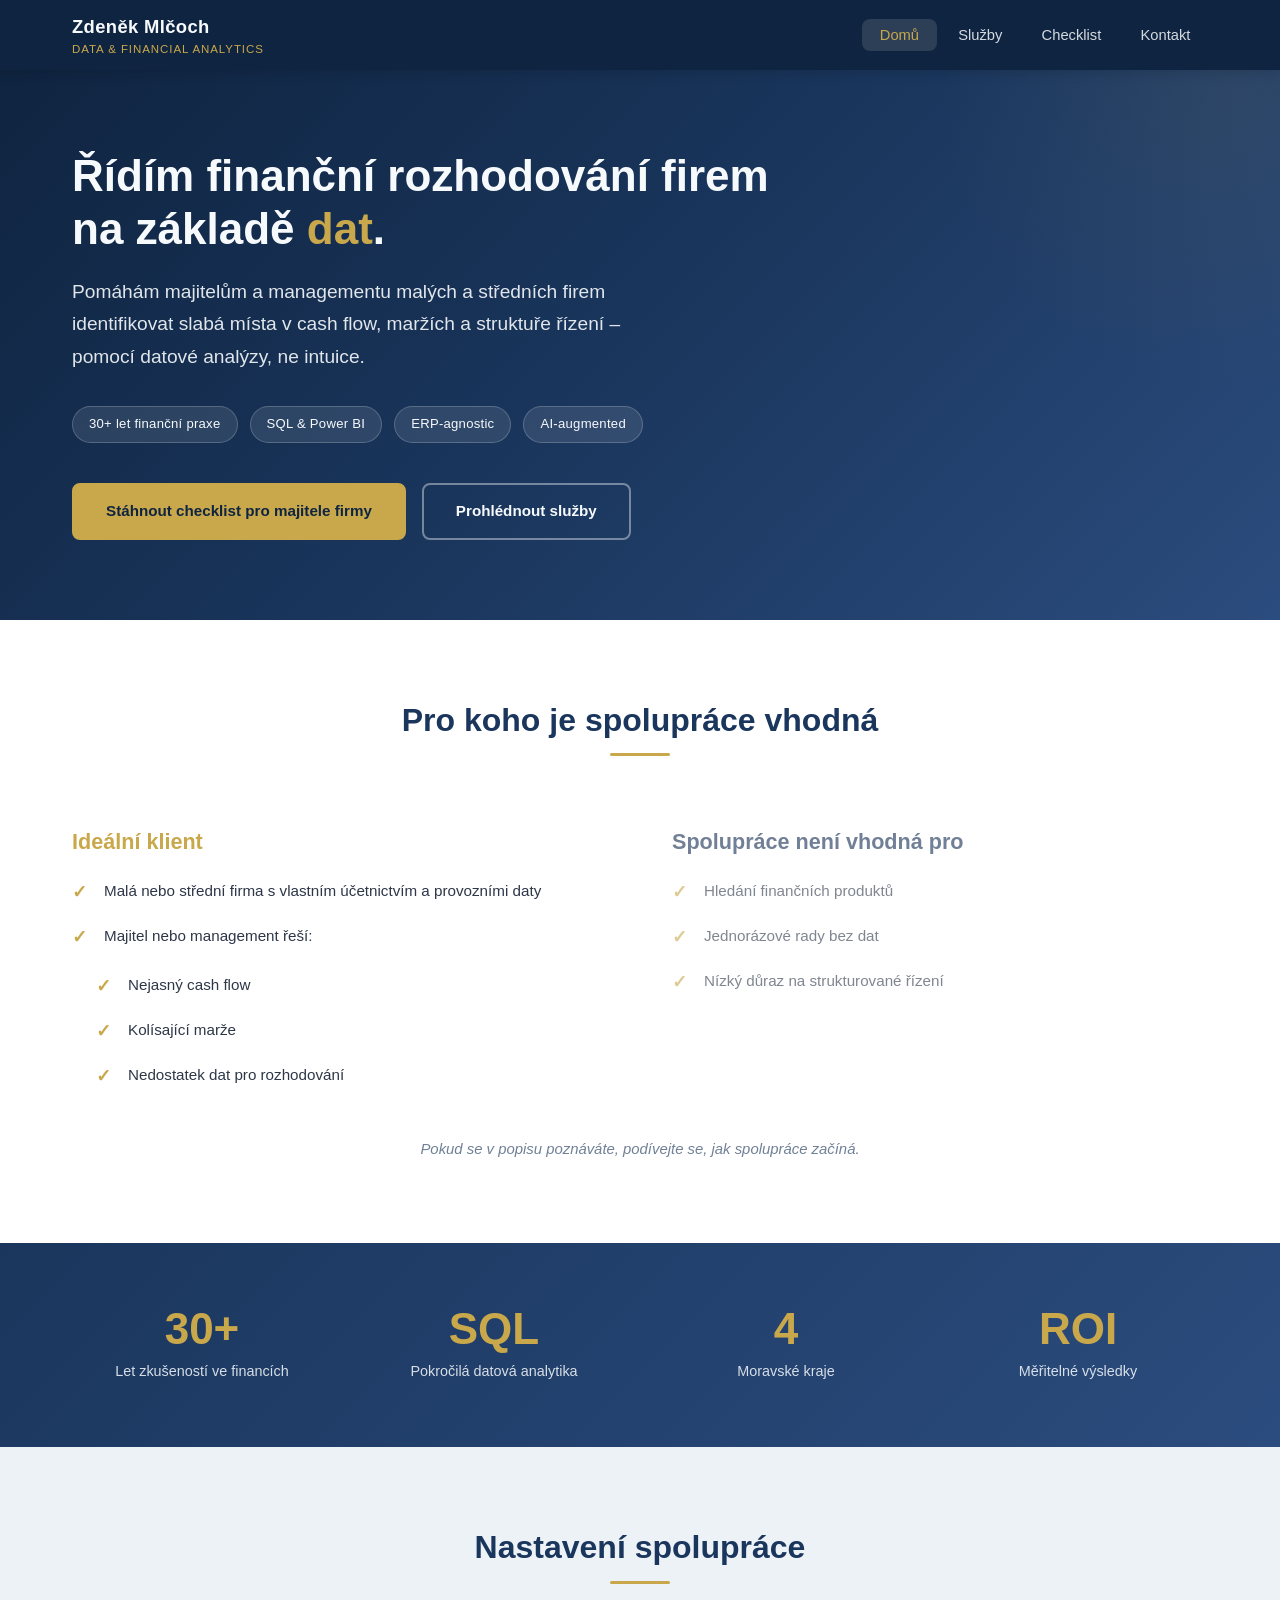
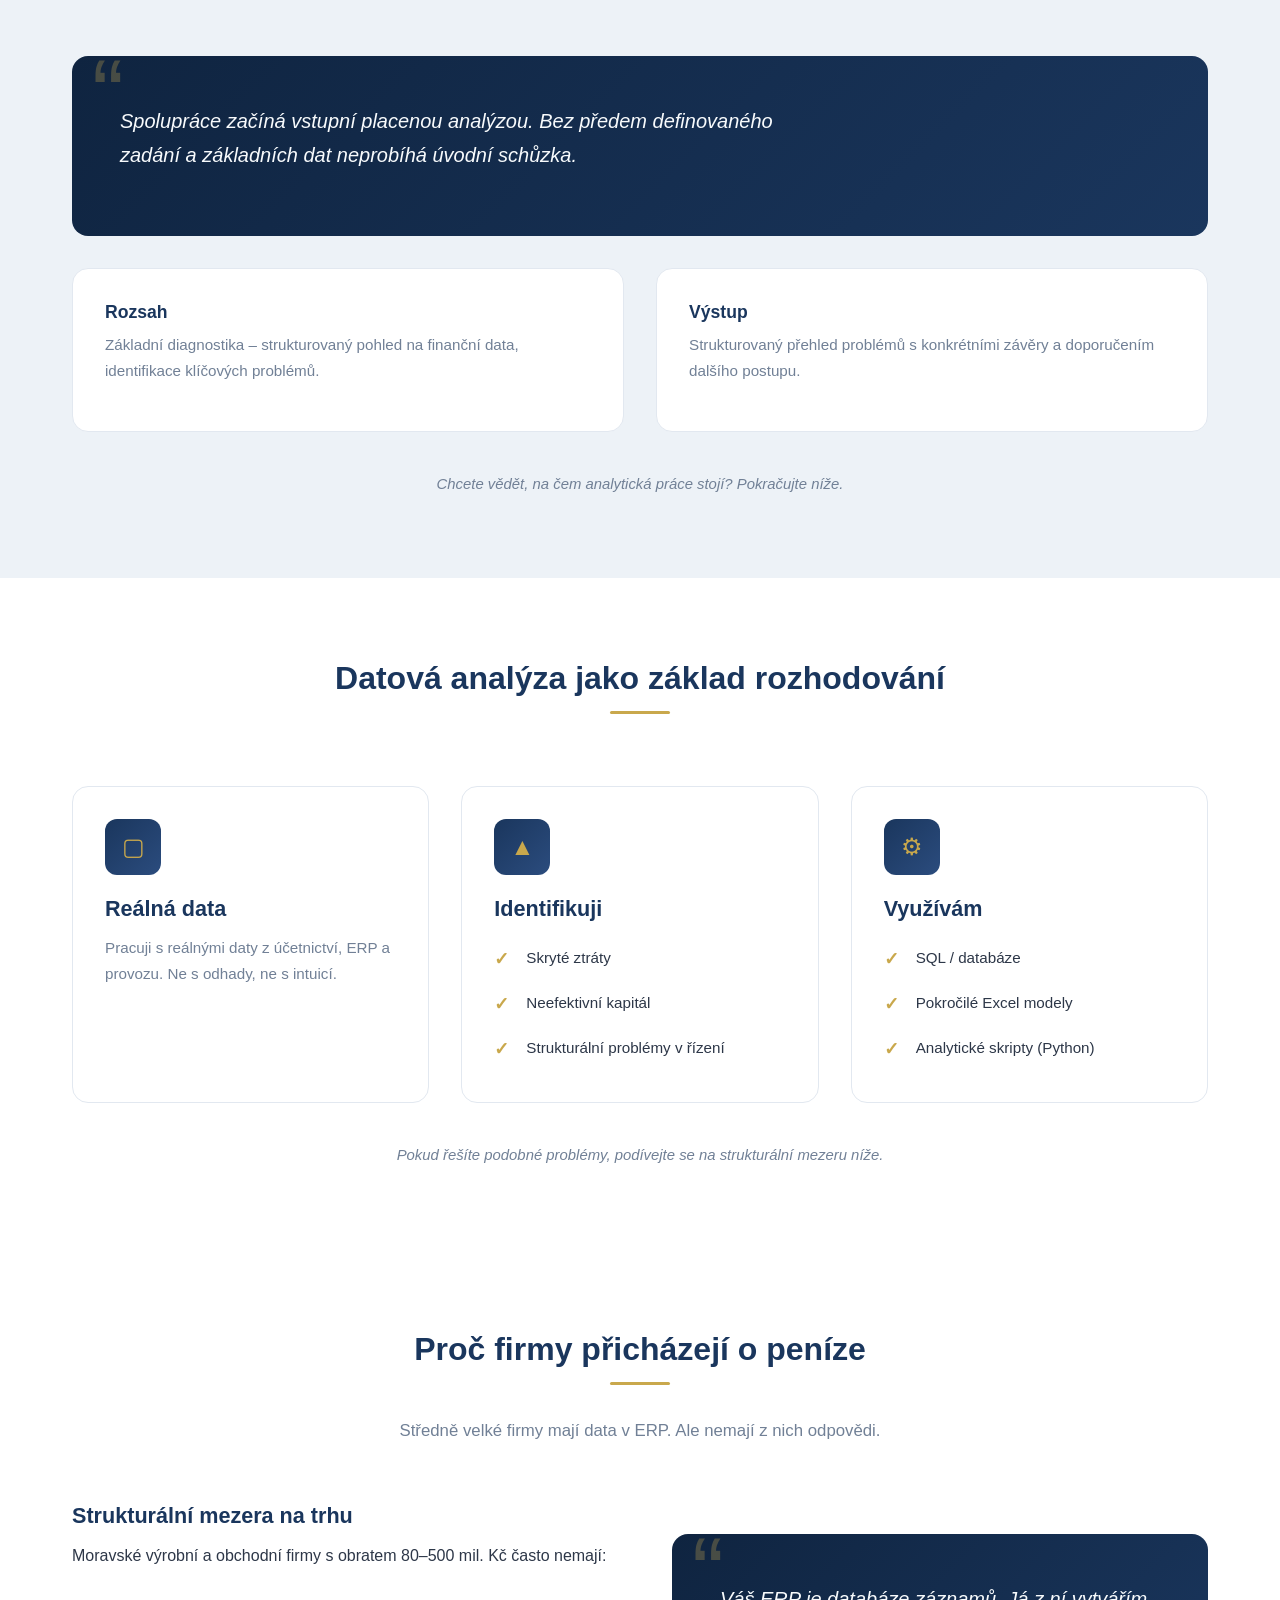
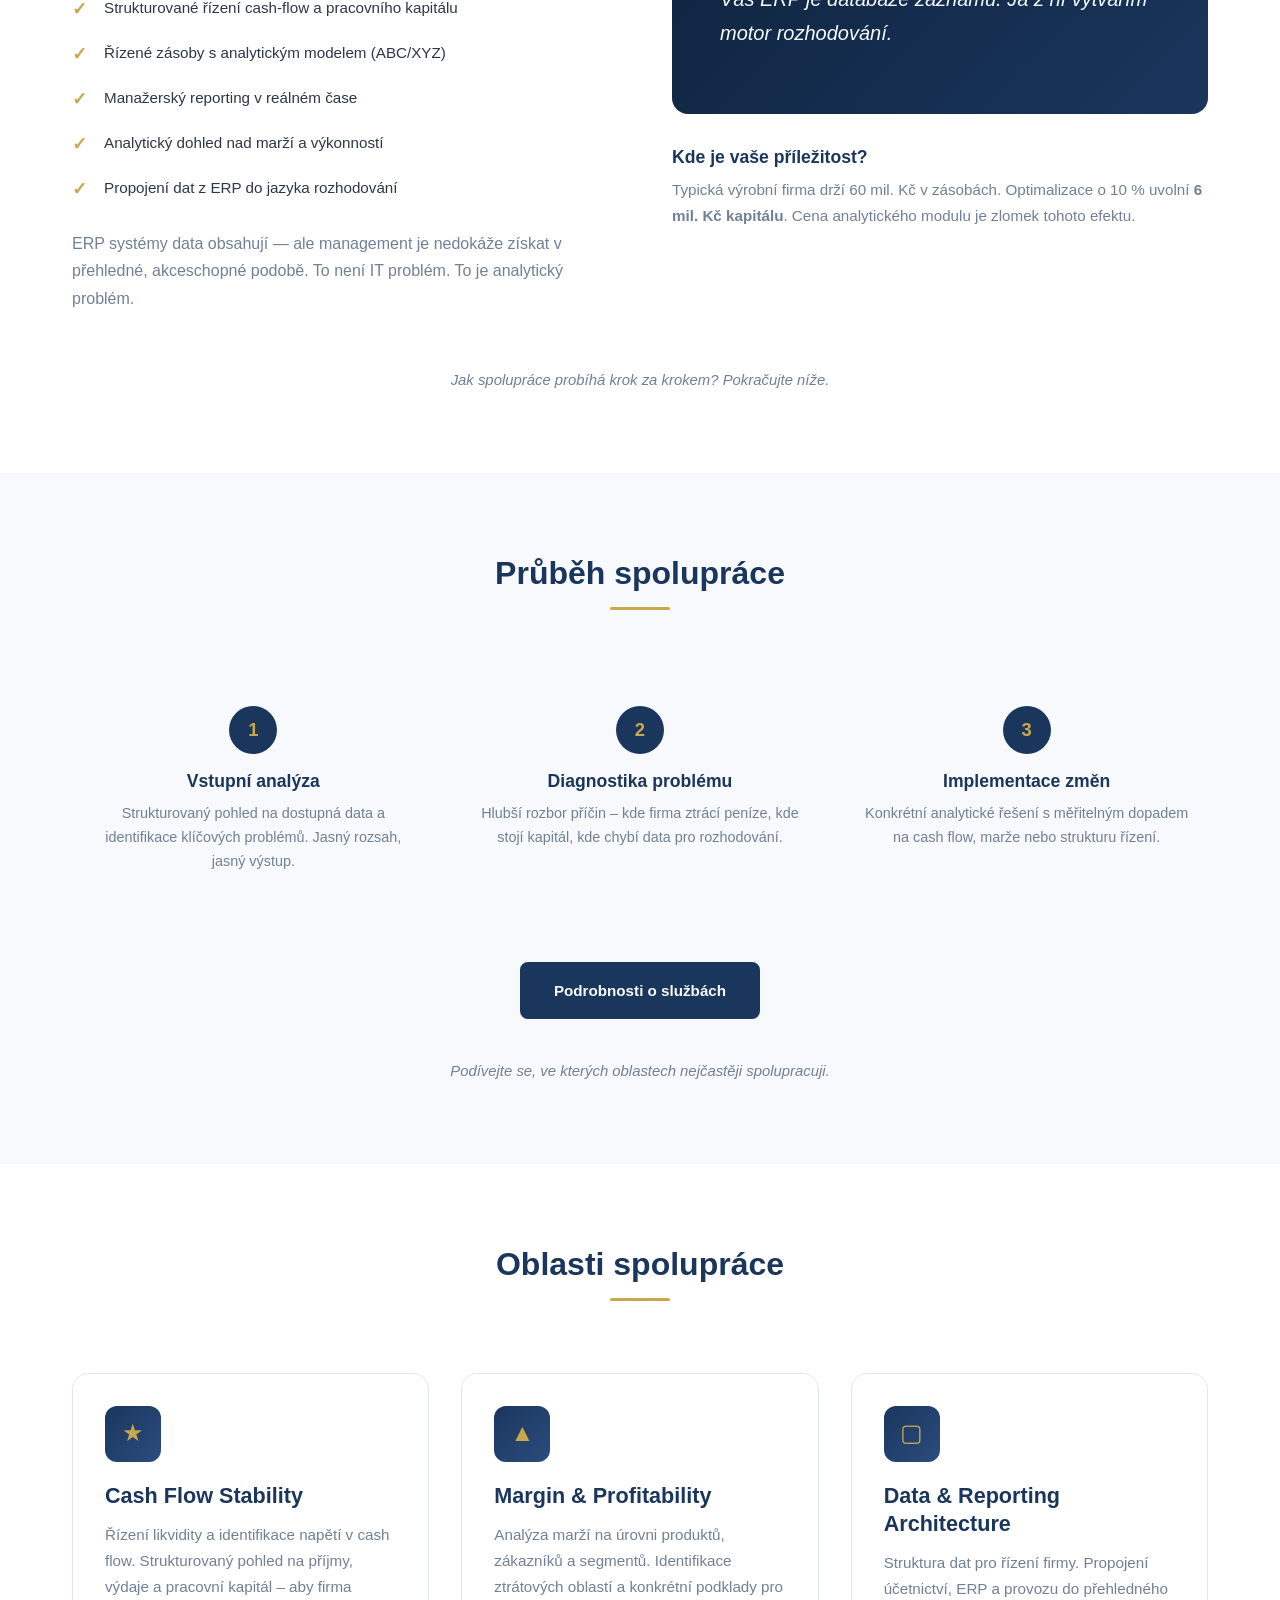
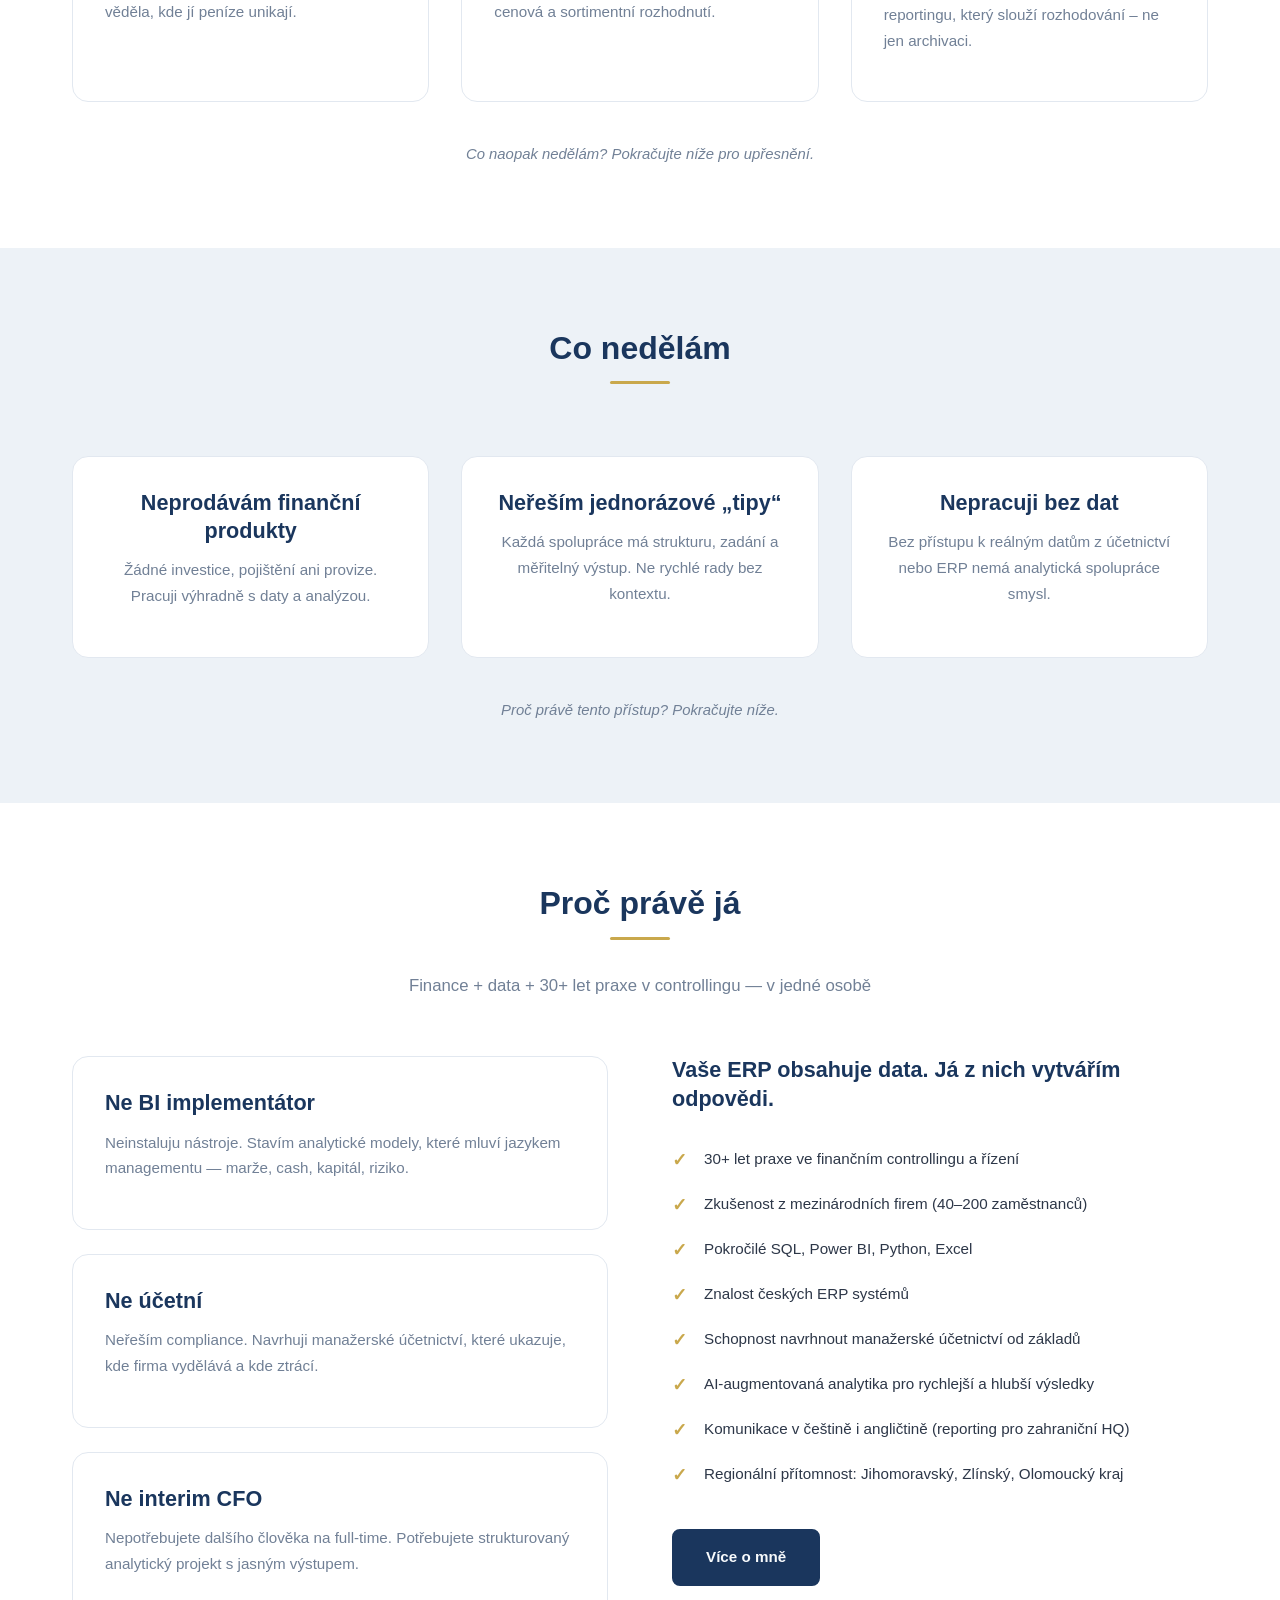
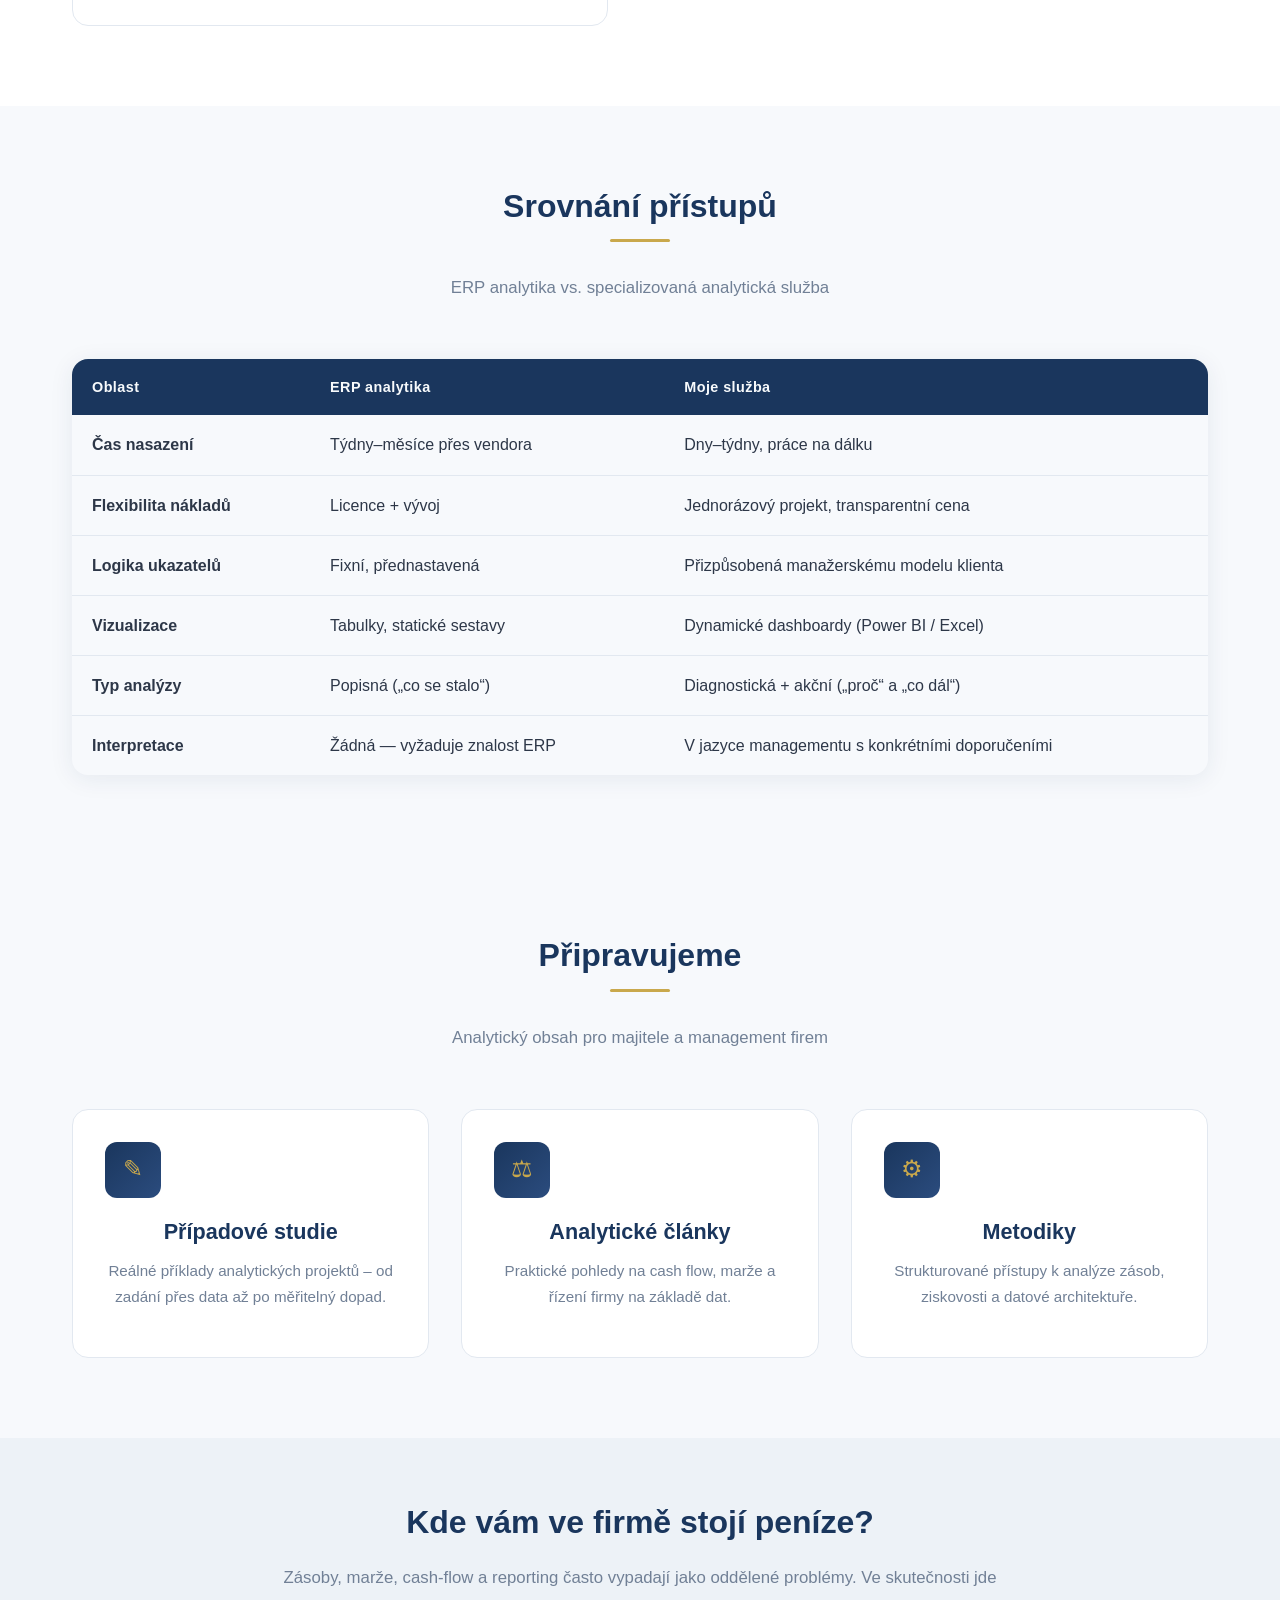
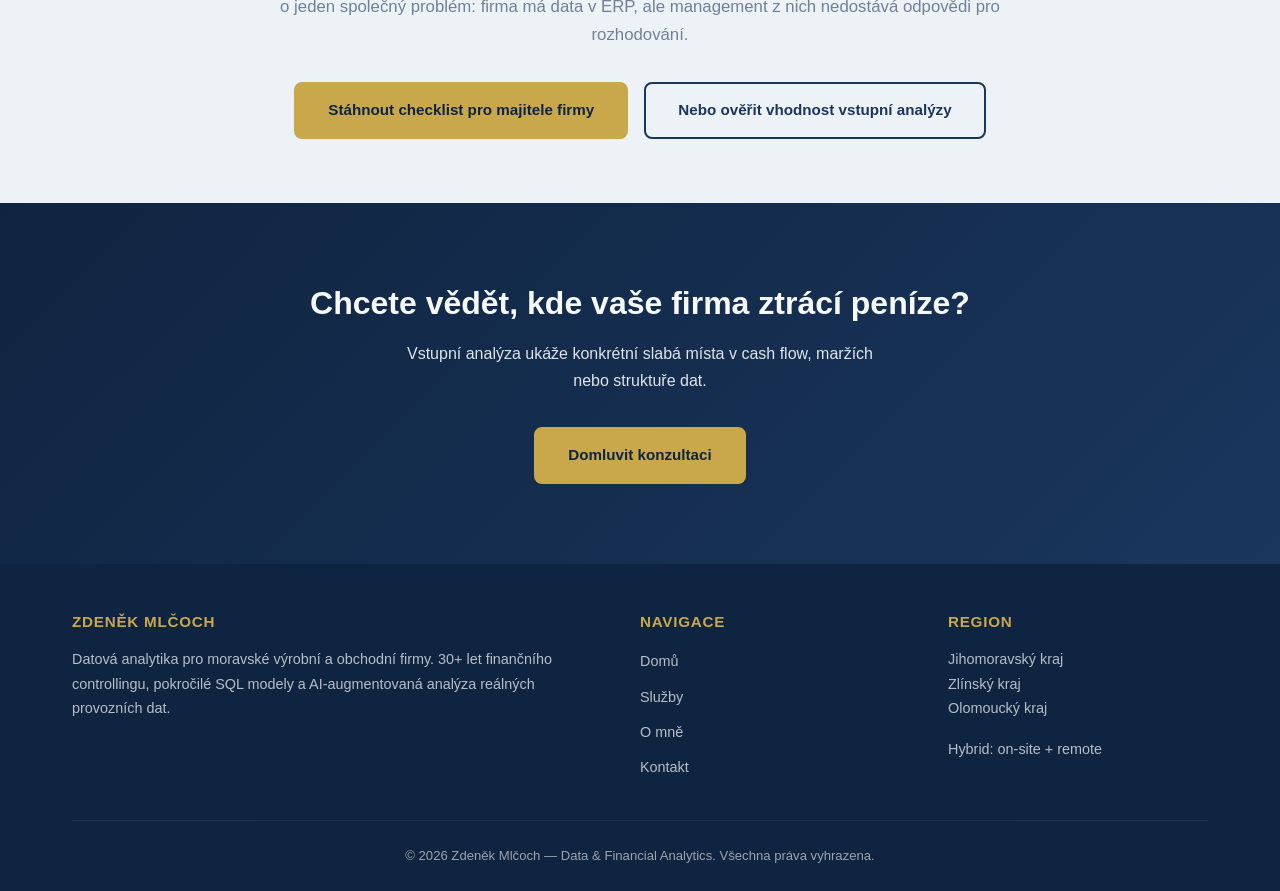
==== commit c1dcc9b7: "feat: Lead funnel v2 — checklist, diagnostika, updated nav and CTA New pages: - checklist.html: land" ====
--- a/docs/index.html
+++ b/docs/index.html
@@ -20,7 +20,7 @@
     <ul class="nav-links">
       <li><a href="index.html" class="active">Domů</a></li>
       <li><a href="sluzby.html">Služby</a></li>
-      <li><a href="o-mne.html">O mně</a></li>
+      <li><a href="checklist.html">Checklist</a></li>
       <li><a href="kontakt.html">Kontakt</a></li>
     </ul>
   </div>
@@ -42,7 +42,7 @@
         <span class="badge">AI-augmented</span>
       </div>
       <div class="hero-cta">
-        <a href="kontakt.html" class="btn btn-primary">Domluvit konzultaci</a>
+        <a href="checklist.html" class="btn btn-primary">Stáhnout checklist pro majitele firmy</a>
         <a href="sluzby.html" class="btn btn-outline">Prohlédnout služby</a>
       </div>
     </div>
@@ -403,6 +403,24 @@
   </div>
 </section>
 
+<!-- CHECKLIST CTA -->
+<section style="background: var(--bg-alt); padding: 4rem 0;">
+  <div class="container">
+    <div style="max-width: 720px; margin: 0 auto; text-align: center;">
+      <h2>Kde vám ve firmě stojí peníze?</h2>
+      <p style="color: var(--text-light); margin: 1.25rem 0 2rem; font-size: 1.05rem;">
+        Zásoby, marže, cash-flow a reporting často vypadají jako oddělené problémy.
+        Ve skutečnosti jde o jeden společný problém: firma má data v ERP, ale management
+        z nich nedostává odpovědi pro rozhodování.
+      </p>
+      <div style="display: flex; gap: 1rem; justify-content: center; flex-wrap: wrap;">
+        <a href="checklist.html" class="btn btn-primary">Stáhnout checklist pro majitele firmy</a>
+        <a href="diagnostika.html" class="btn btn-outline" style="color: var(--primary); border-color: var(--primary);">Nebo ověřit vhodnost vstupní analýzy</a>
+      </div>
+    </div>
+  </div>
+</section>
+
 <!-- CTA -->
 <section class="cta-section">
   <div class="container">
--- a/docs/style.css
+++ b/docs/style.css
@@ -803,3 +803,88 @@
   .quote-block { padding: 2rem 1.5rem; }
   .quote-block p { font-size: 1.05rem; }
 }
+
+/* ========== CHECKLIST PAGE ========== */
+.checklist-item {
+  border: 1px solid var(--border);
+  border-radius: var(--radius);
+  padding: 1.1rem 1.25rem;
+  margin-bottom: 0.75rem;
+  transition: background var(--transition), border-color var(--transition);
+}
+
+.checklist-item:hover {
+  background: var(--bg-light);
+}
+
+.checklist-item:has(.checklist-check:checked) {
+  background: #f0f7ff;
+  border-color: var(--primary);
+}
+
+.checklist-label {
+  display: flex;
+  gap: 1rem;
+  cursor: pointer;
+  align-items: flex-start;
+}
+
+.checklist-check {
+  margin-top: 3px;
+  width: 18px;
+  height: 18px;
+  flex-shrink: 0;
+  accent-color: var(--primary);
+  cursor: pointer;
+}
+
+.checklist-label div strong {
+  display: block;
+  color: var(--primary);
+  font-size: 0.97rem;
+  margin-bottom: 0.25rem;
+}
+
+.checklist-label div p {
+  font-size: 0.88rem;
+  color: var(--text-light);
+  margin: 0;
+  line-height: 1.5;
+}
+
+/* ========== DIAGNOSTIC FORM — CHECKBOX GROUP ========== */
+.checkbox-group {
+  display: grid;
+  grid-template-columns: 1fr 1fr;
+  gap: 0.5rem;
+  margin-top: 0.5rem;
+}
+
+.checkbox-label {
+  display: flex;
+  align-items: flex-start;
+  gap: 0.5rem;
+  font-size: 0.92rem;
+  color: var(--text);
+  cursor: pointer;
+  line-height: 1.4;
+  padding: 0.4rem 0.6rem;
+  border-radius: var(--radius);
+  transition: background var(--transition);
+}
+
+.checkbox-label:hover {
+  background: var(--bg-light);
+}
+
+.checkbox-label input[type="checkbox"] {
+  margin-top: 2px;
+  flex-shrink: 0;
+  accent-color: var(--primary);
+  width: 16px;
+  height: 16px;
+}
+
+@media (max-width: 640px) {
+  .checkbox-group { grid-template-columns: 1fr; }
+}
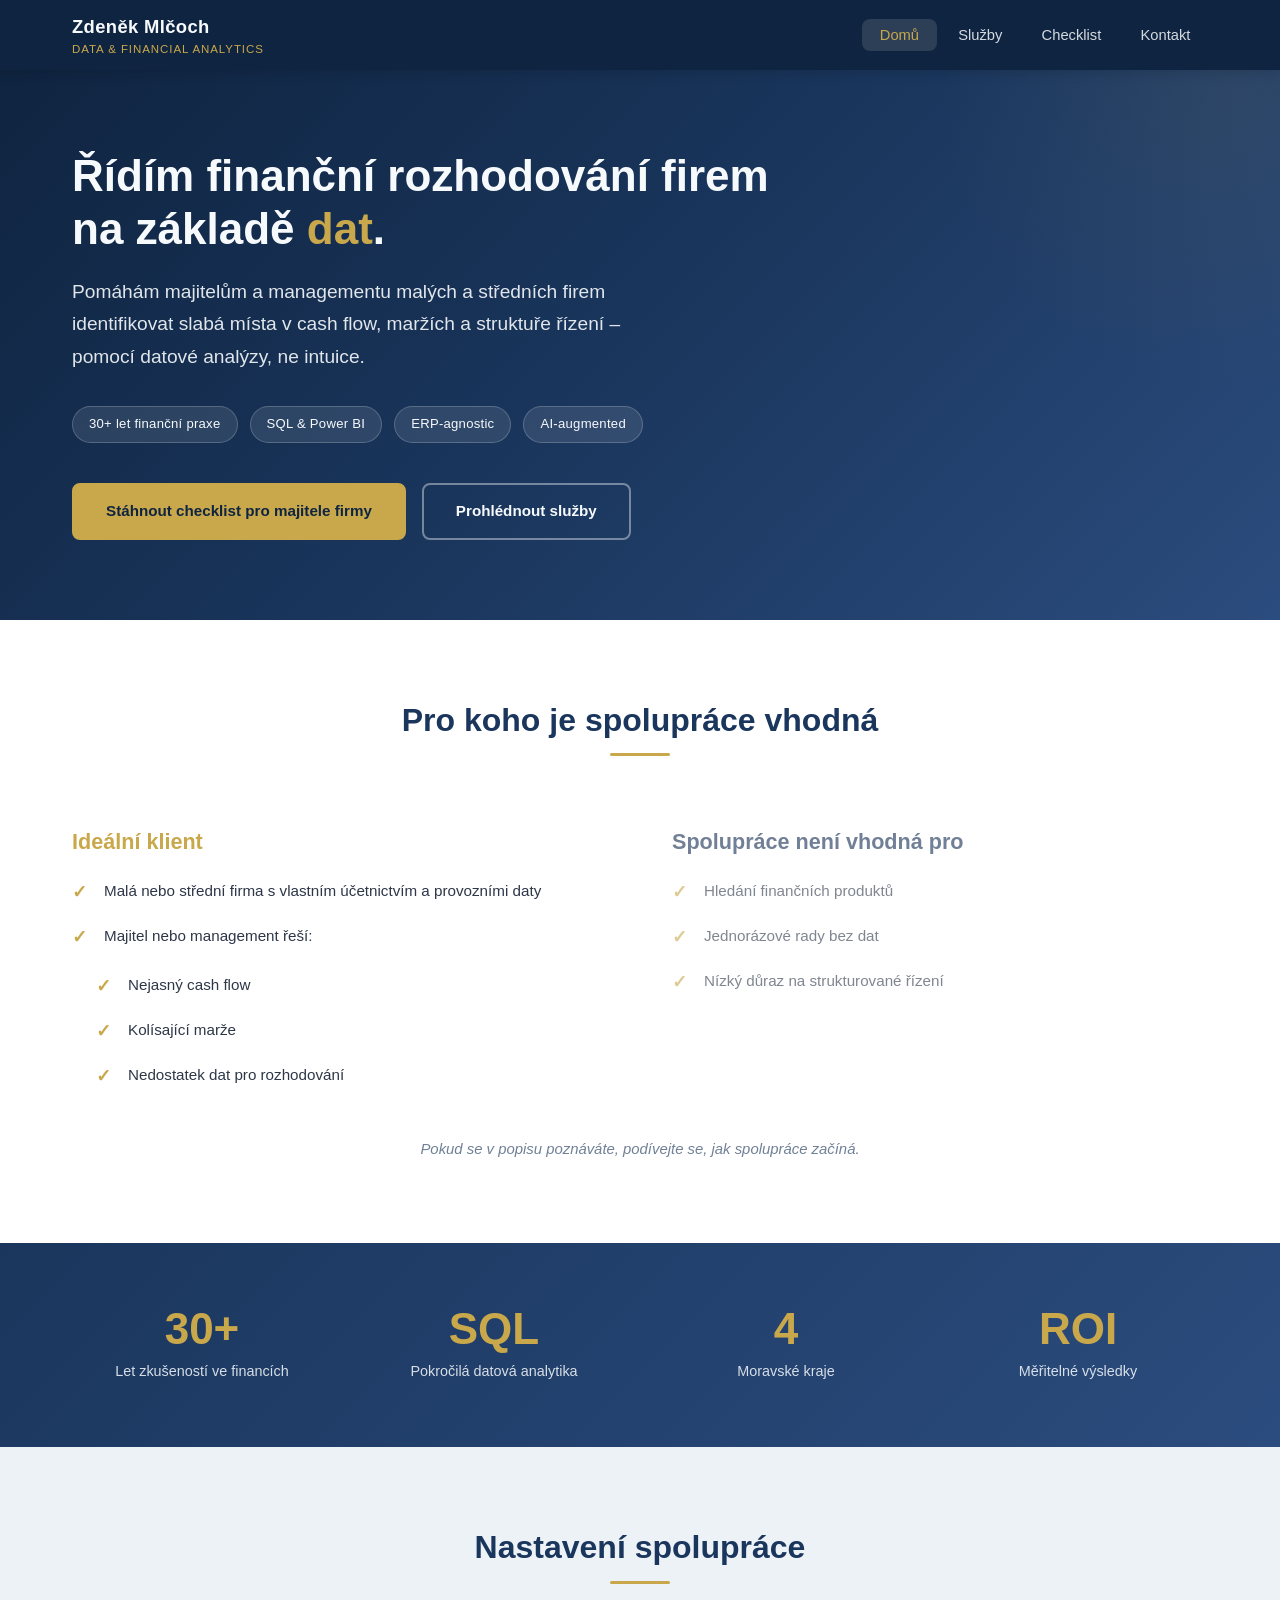
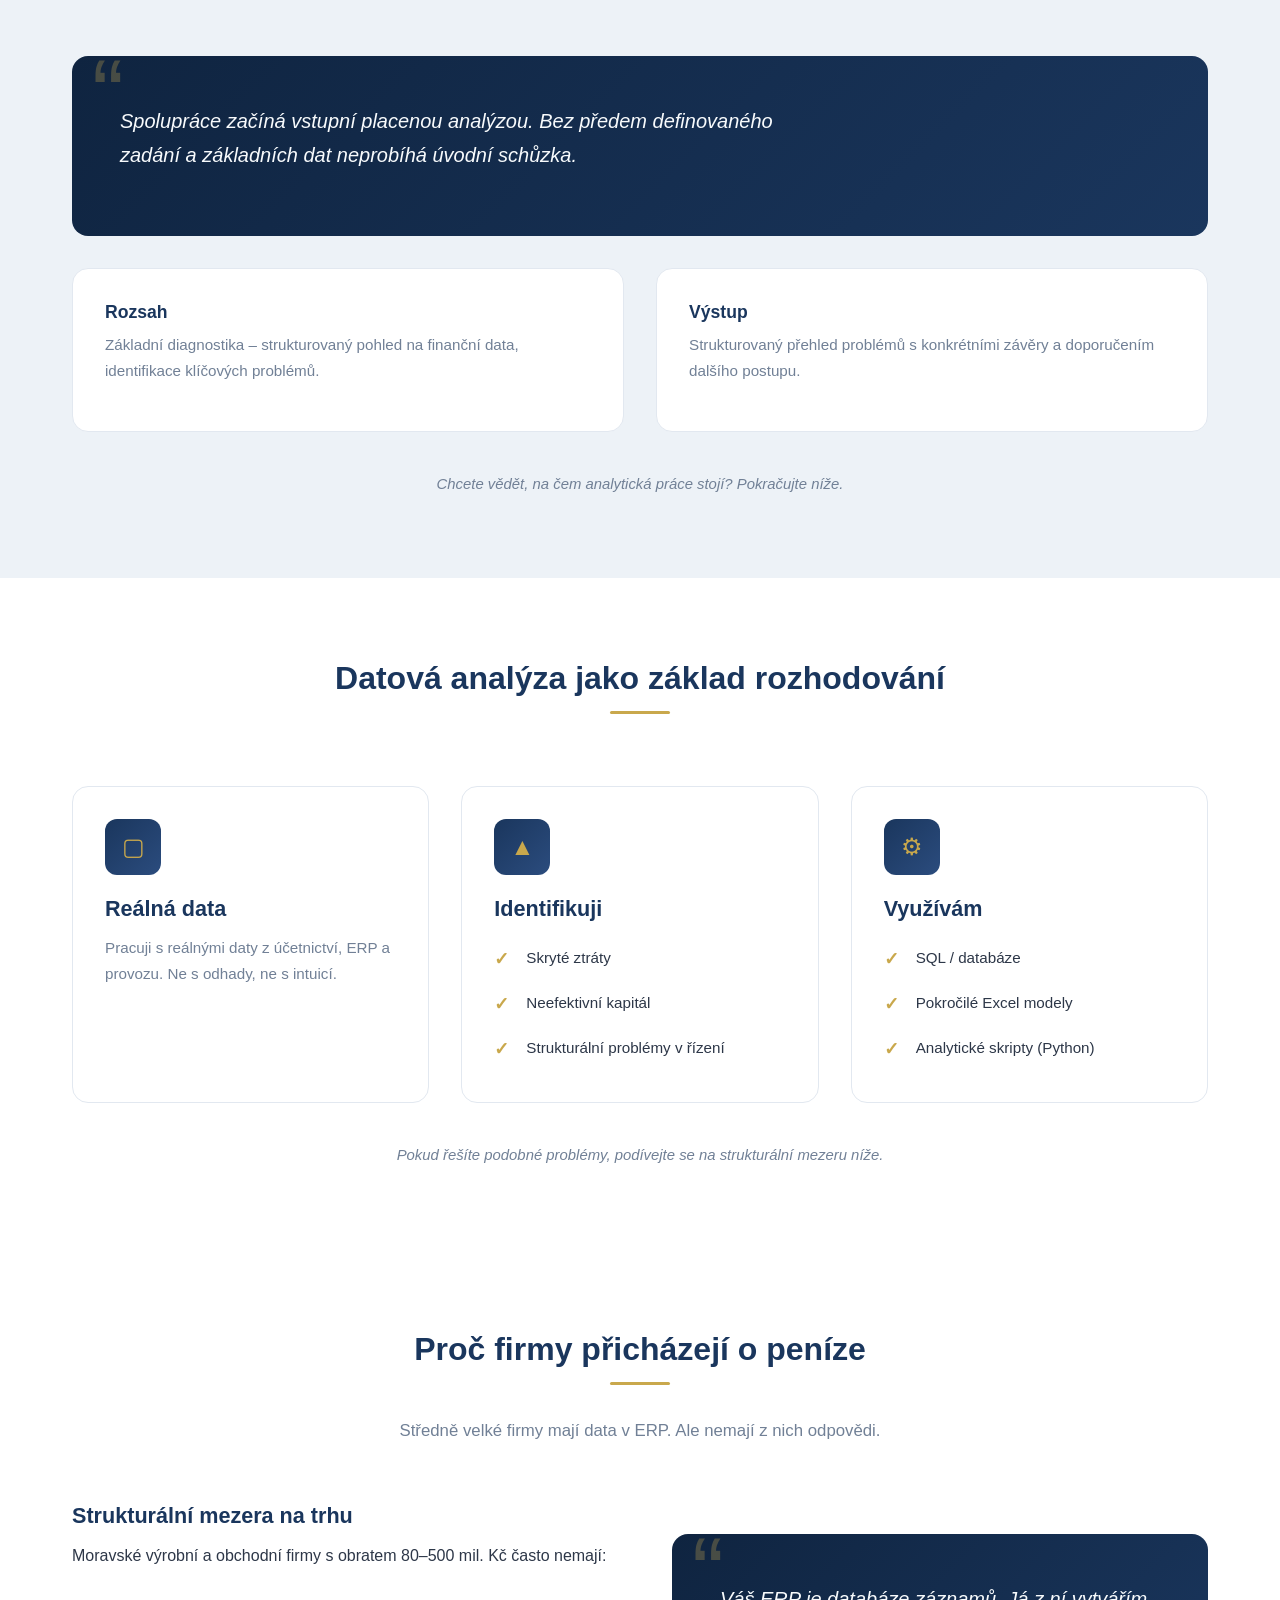
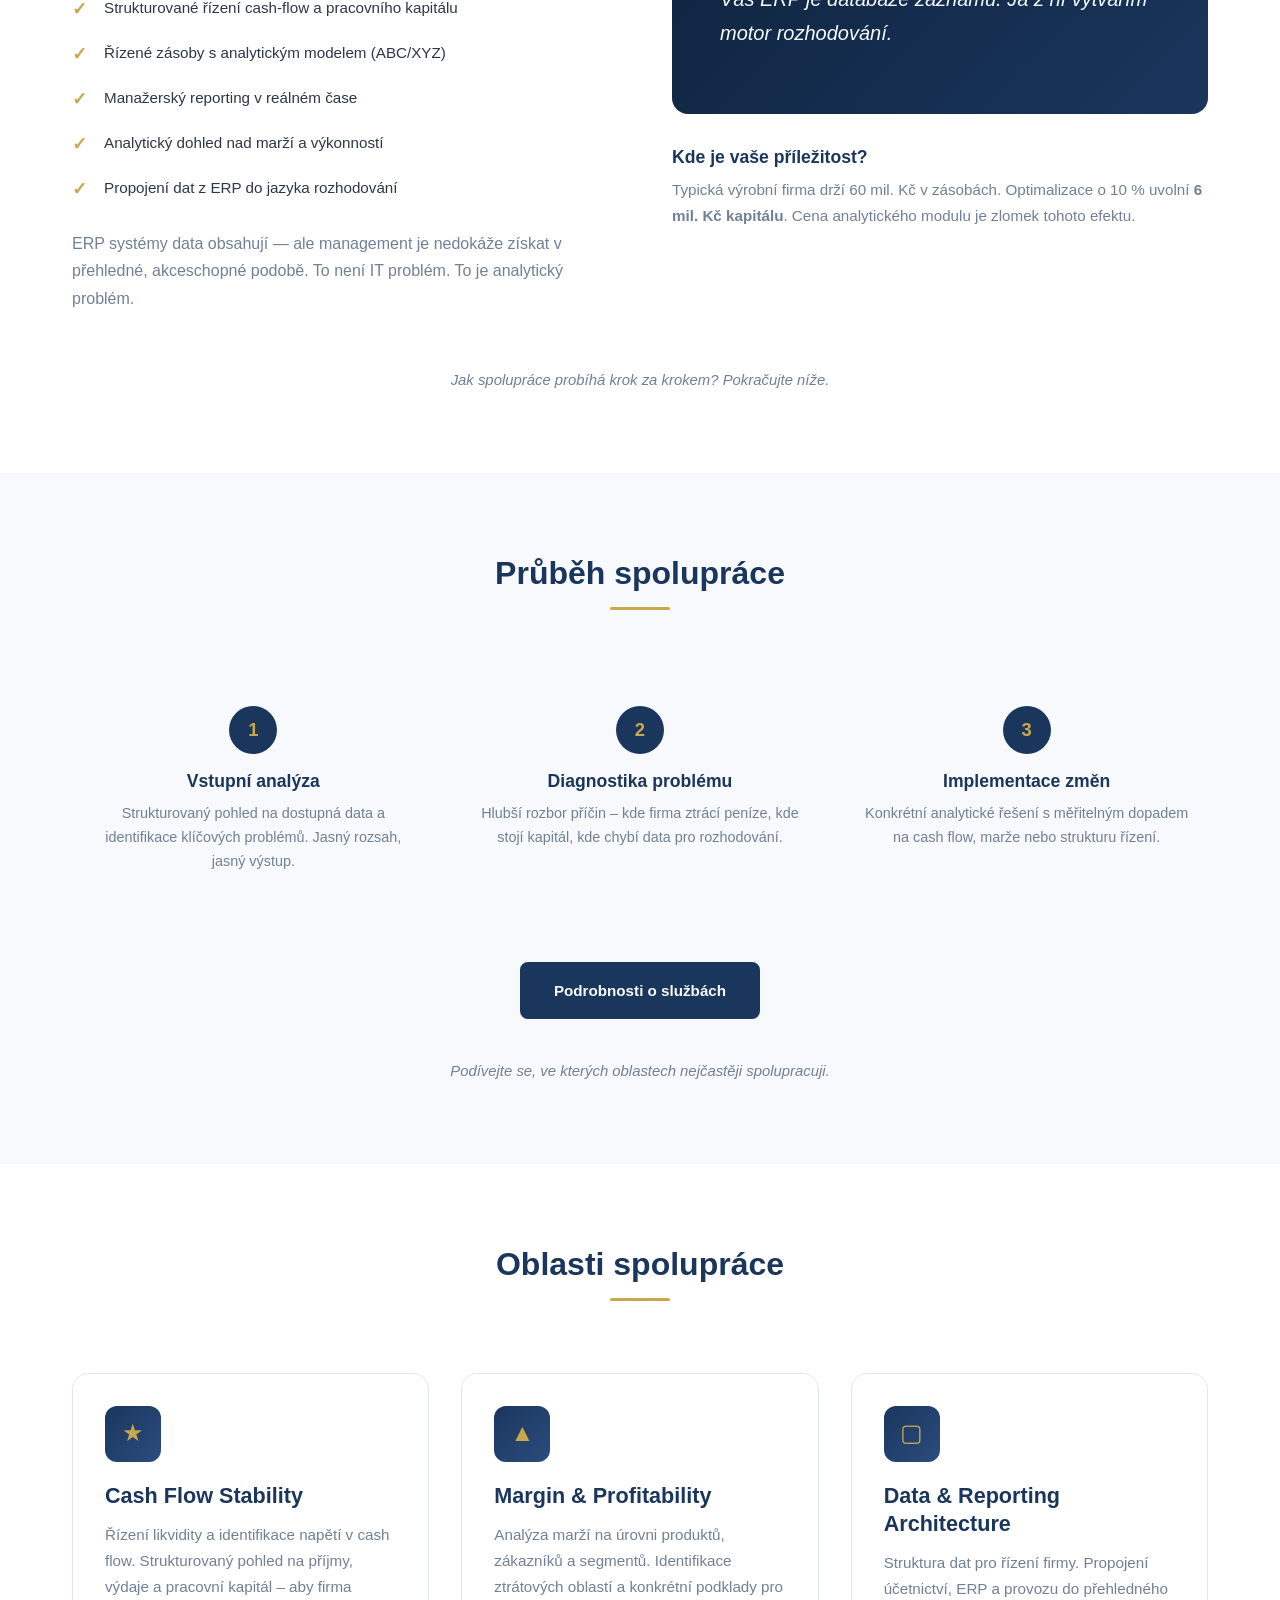
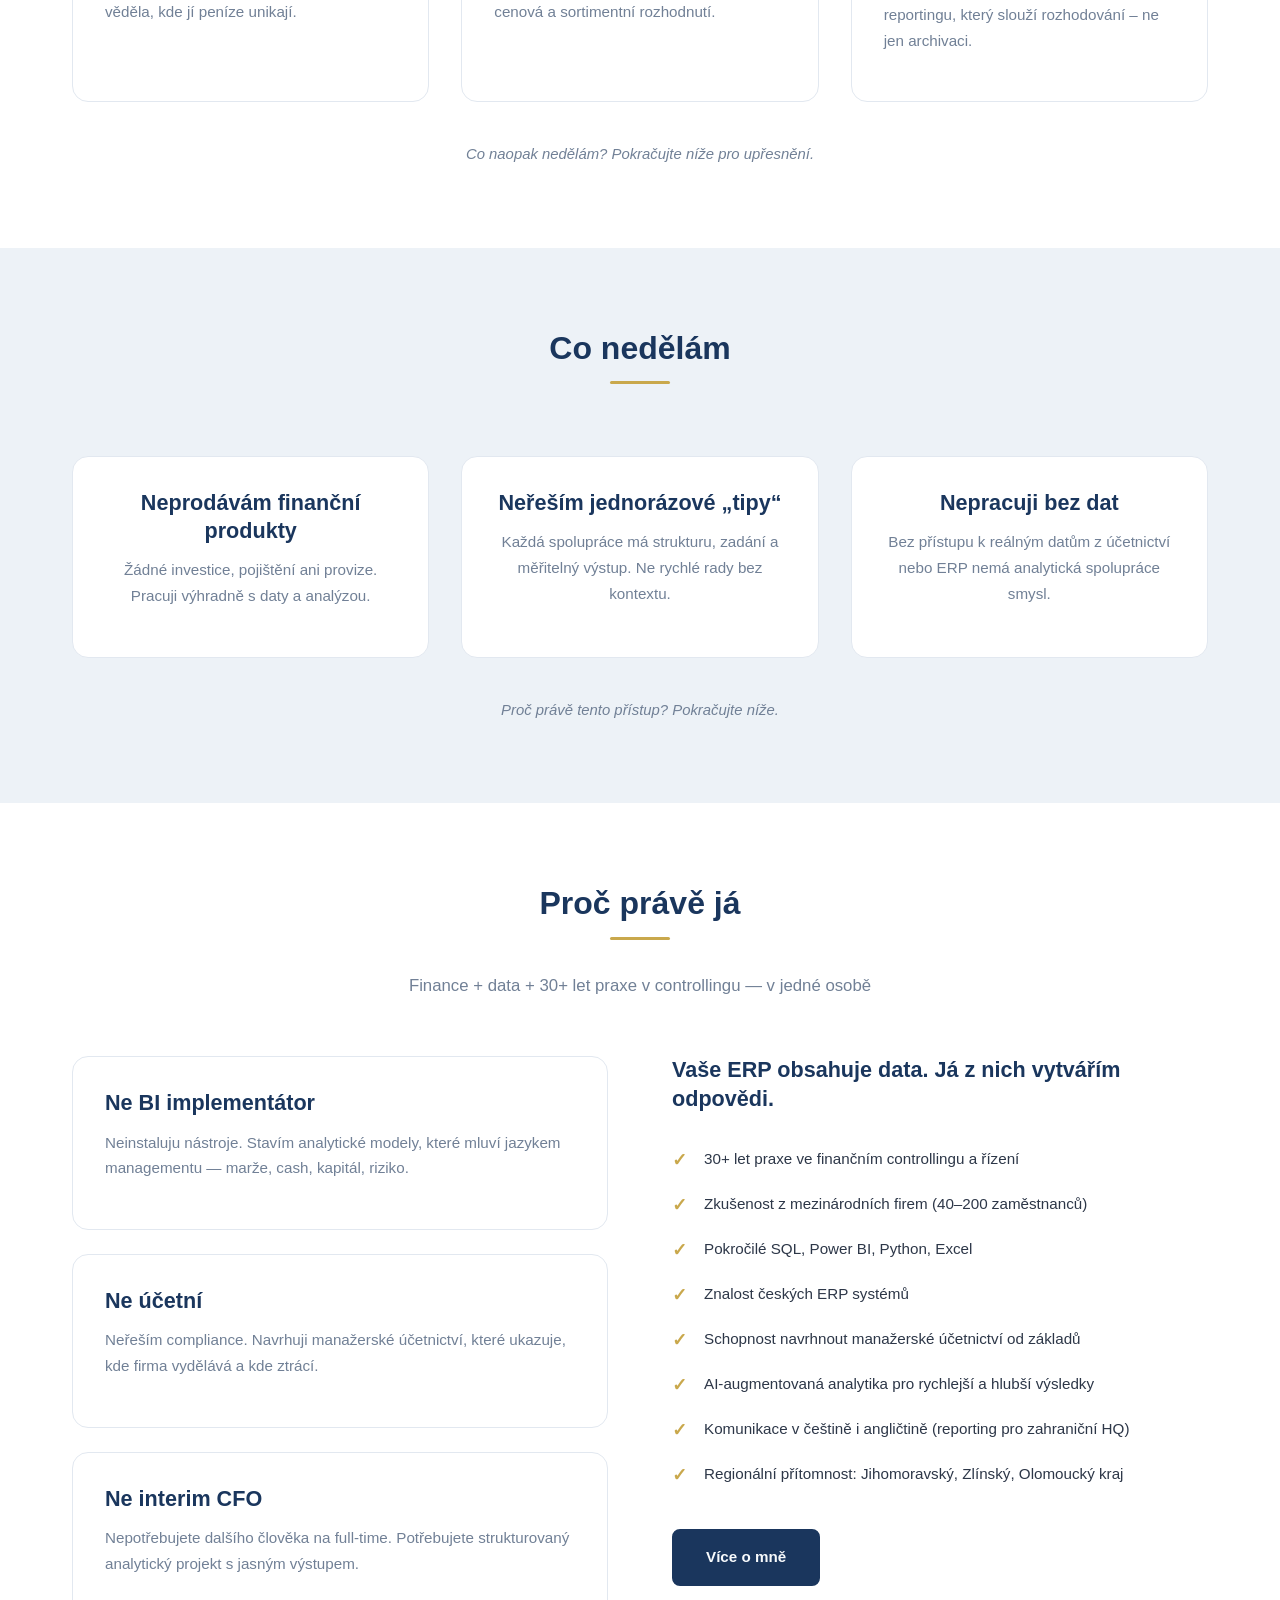
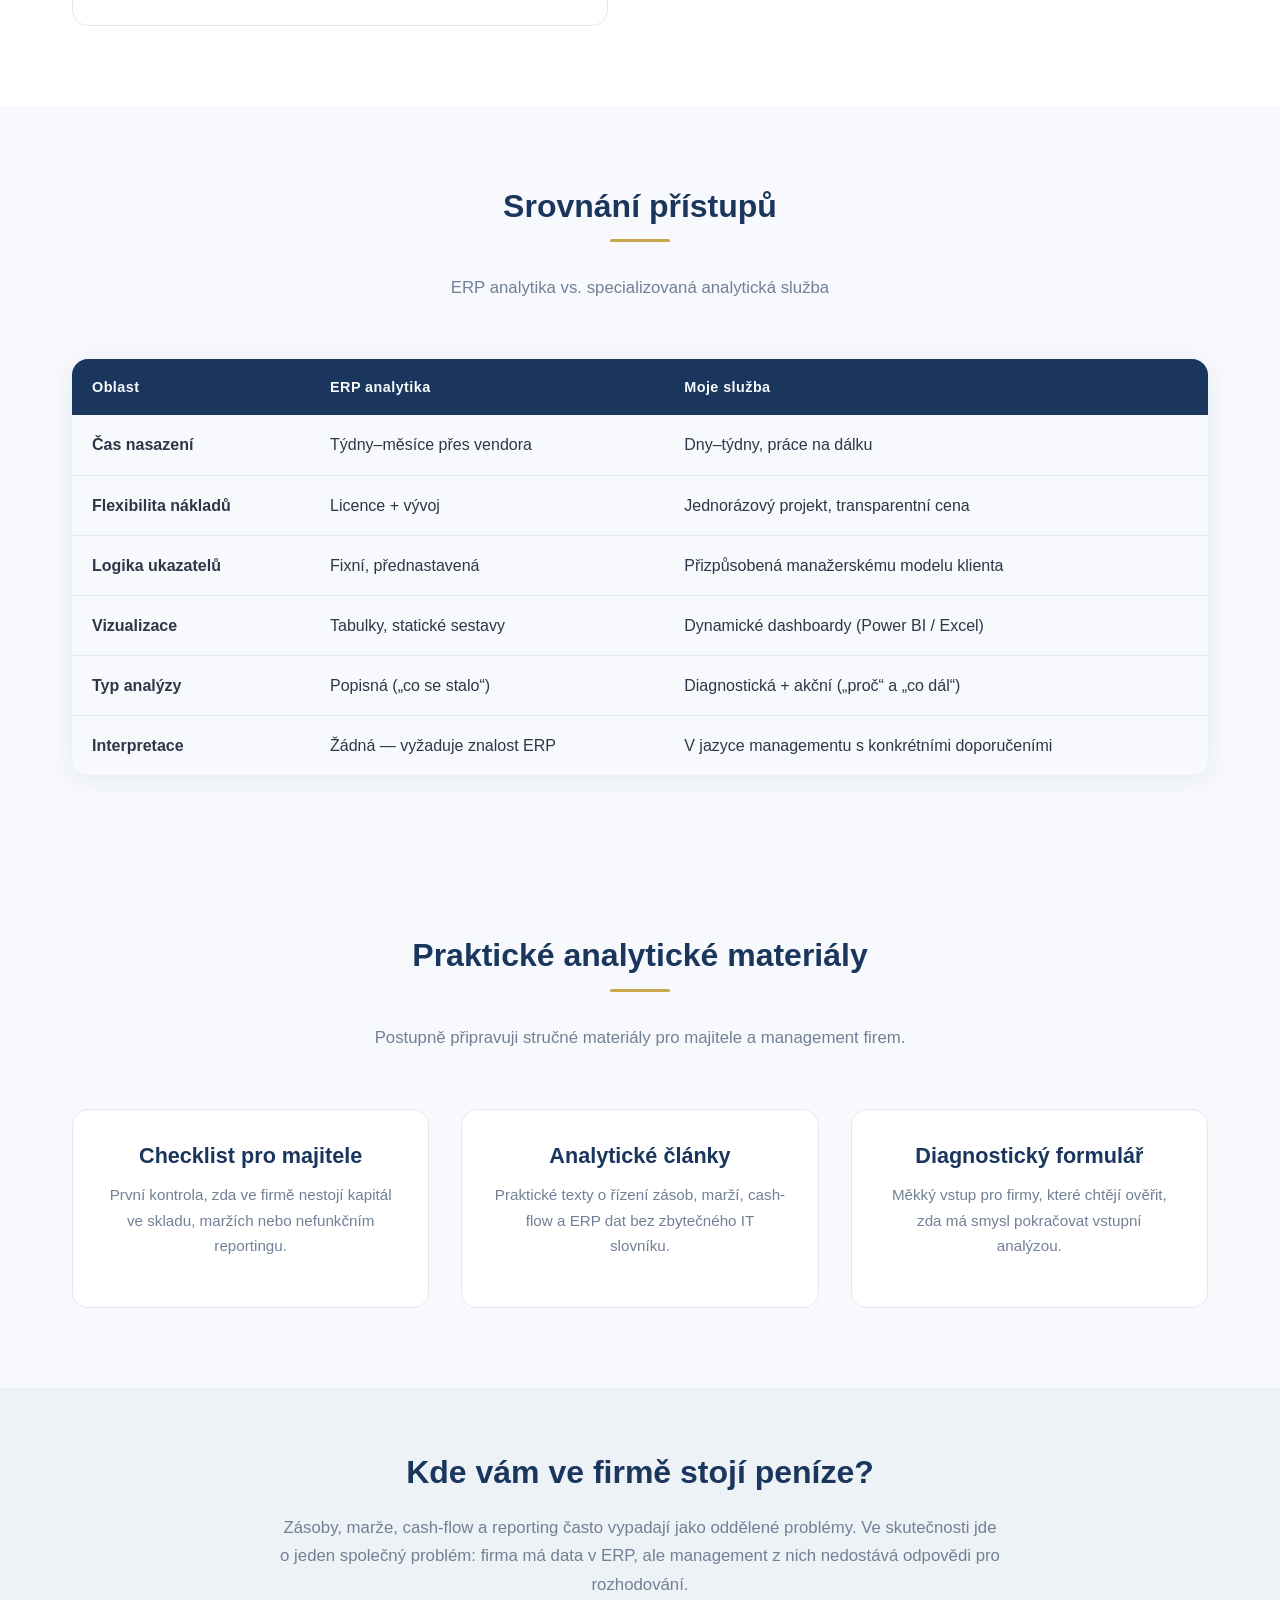
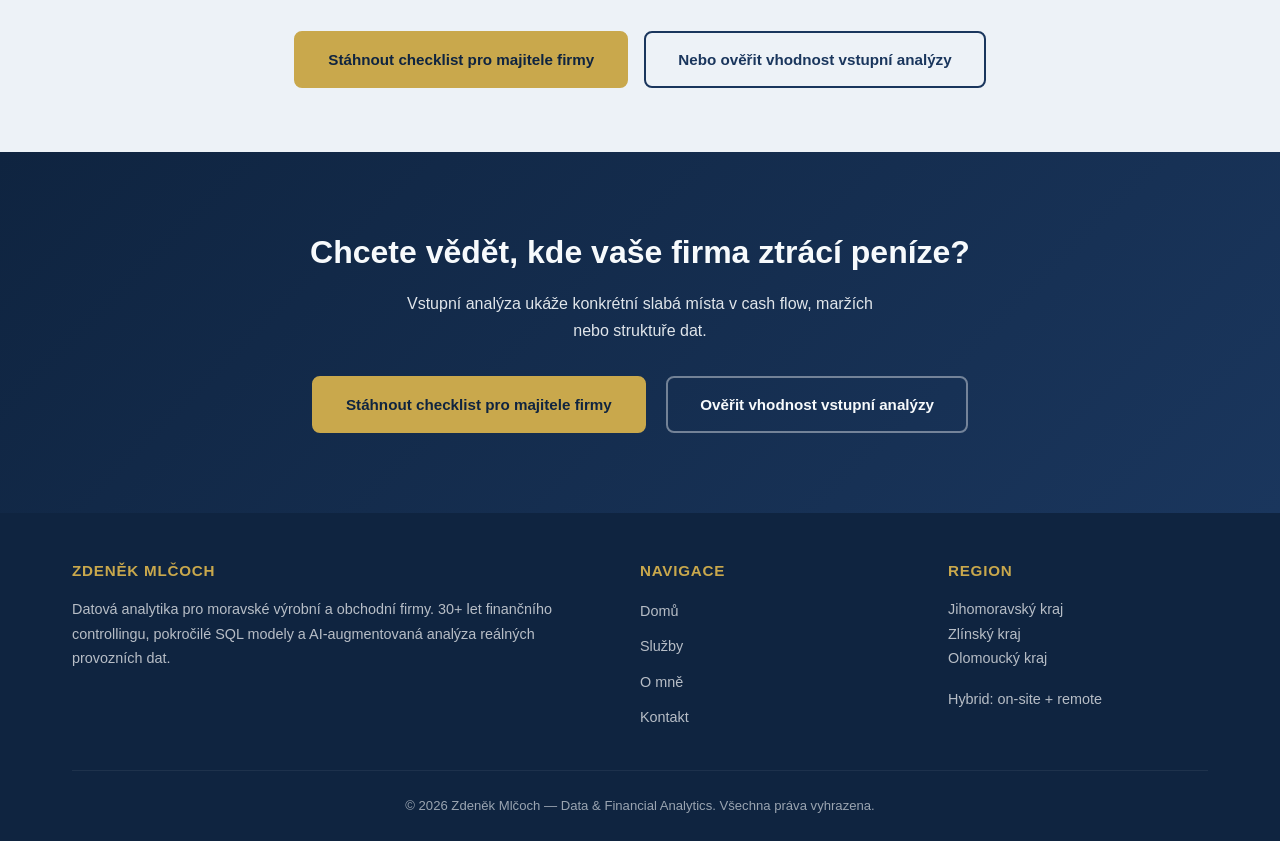
==== commit c7fa1664: "Fix GitHub Pages visibility and add SEO foundation - Add canonical URL, robots meta, Open Graph and " ====
--- a/docs/index.html
+++ b/docs/index.html
@@ -4,7 +4,19 @@
   <meta charset="UTF-8">
   <meta name="viewport" content="width=device-width, initial-scale=1.0">
   <title>Zdeněk Mlčoch | Datová a finanční analytika pro SME</title>
-  <meta name="description" content="Datová analytika pro moravské výrobní a obchodní firmy. Identifikuji skryté ztráty v cash flow, maržích a struktuře řízení — na základě reálných dat z ERP.">
+  <meta name="description" content="Datová analytika pro moravské výrobní a obchodní firmy. Identifikuji slabá místa v cash-flow, maržích, zásobách a manažerském reportingu na základě reálných dat z ERP.">
+  <meta name="robots" content="index, follow">
+  <meta name="author" content="Zdeněk Mlčoch">
+  <link rel="canonical" href="https://zdenek-mlcoch.github.io/CLAUDE_DATA_ANALYSIS/">
+  <meta property="og:type" content="website">
+  <meta property="og:locale" content="cs_CZ">
+  <meta property="og:title" content="Zdeněk Mlčoch | Datová a finanční analytika pro SME">
+  <meta property="og:description" content="Datová analytika pro moravské výrobní a obchodní firmy. Pomáhám identifikovat slabá místa v cash-flow, maržích, zásobách a manažerském reportingu.">
+  <meta property="og:url" content="https://zdenek-mlcoch.github.io/CLAUDE_DATA_ANALYSIS/">
+  <meta property="og:site_name" content="Zdeněk Mlčoch – Data & Financial Analytics">
+  <meta name="twitter:card" content="summary">
+  <meta name="twitter:title" content="Zdeněk Mlčoch | Datová a finanční analytika pro SME">
+  <meta name="twitter:description" content="Datová analytika pro moravské výrobní a obchodní firmy. Zásoby, marže, cash-flow a reporting z ERP dat.">
   <link rel="stylesheet" href="style.css">
 </head>
 <body>
@@ -376,28 +388,25 @@
   </div>
 </section>
 
-<!-- CONTENT EXPANSION - PLACEHOLDER -->
+<!-- PRACTICAL MATERIALS -->
 <section class="bg-light">
   <div class="container">
     <div class="section-header">
-      <h2>Připravujeme</h2>
-      <p>Analytický obsah pro majitele a management firem</p>
+      <h2>Praktické analytické materiály</h2>
+      <p>Postupně připravuji stručné materiály pro majitele a management firem.</p>
     </div>
     <div class="card-grid-3">
       <div class="card" style="text-align: center;">
-        <div class="card-icon">&#9998;</div>
-        <h3>Případové studie</h3>
-        <p>Reálné příklady analytických projektů &ndash; od zadání přes data až po měřitelný dopad.</p>
-      </div>
-      <div class="card" style="text-align: center;">
-        <div class="card-icon">&#9878;</div>
+        <h3>Checklist pro majitele</h3>
+        <p>První kontrola, zda ve firmě nestojí kapitál ve skladu, maržích nebo nefunkčním reportingu.</p>
+      </div>
+      <div class="card" style="text-align: center;">
         <h3>Analytické články</h3>
-        <p>Praktické pohledy na cash flow, marže a řízení firmy na základě dat.</p>
-      </div>
-      <div class="card" style="text-align: center;">
-        <div class="card-icon">&#9881;</div>
-        <h3>Metodiky</h3>
-        <p>Strukturované přístupy k analýze zásob, ziskovosti a datové architektuře.</p>
+        <p>Praktické texty o řízení zásob, marží, cash-flow a ERP dat bez zbytečného IT slovníku.</p>
+      </div>
+      <div class="card" style="text-align: center;">
+        <h3>Diagnostický formulář</h3>
+        <p>Měkký vstup pro firmy, které chtějí ověřit, zda má smysl pokračovat vstupní analýzou.</p>
       </div>
     </div>
   </div>
@@ -426,7 +435,8 @@
   <div class="container">
     <h2>Chcete vědět, kde vaše firma ztrácí peníze?</h2>
     <p>Vstupní analýza ukáže konkrétní slabá místa v cash flow, maržích nebo struktuře dat.</p>
-    <a href="kontakt.html" class="btn btn-primary">Domluvit konzultaci</a>
+    <a href="checklist.html" class="btn btn-primary">Stáhnout checklist pro majitele firmy</a>
+    <a href="diagnostika.html" class="btn btn-outline" style="margin-left: 1rem;">Ověřit vhodnost vstupní analýzy</a>
   </div>
 </section>
 
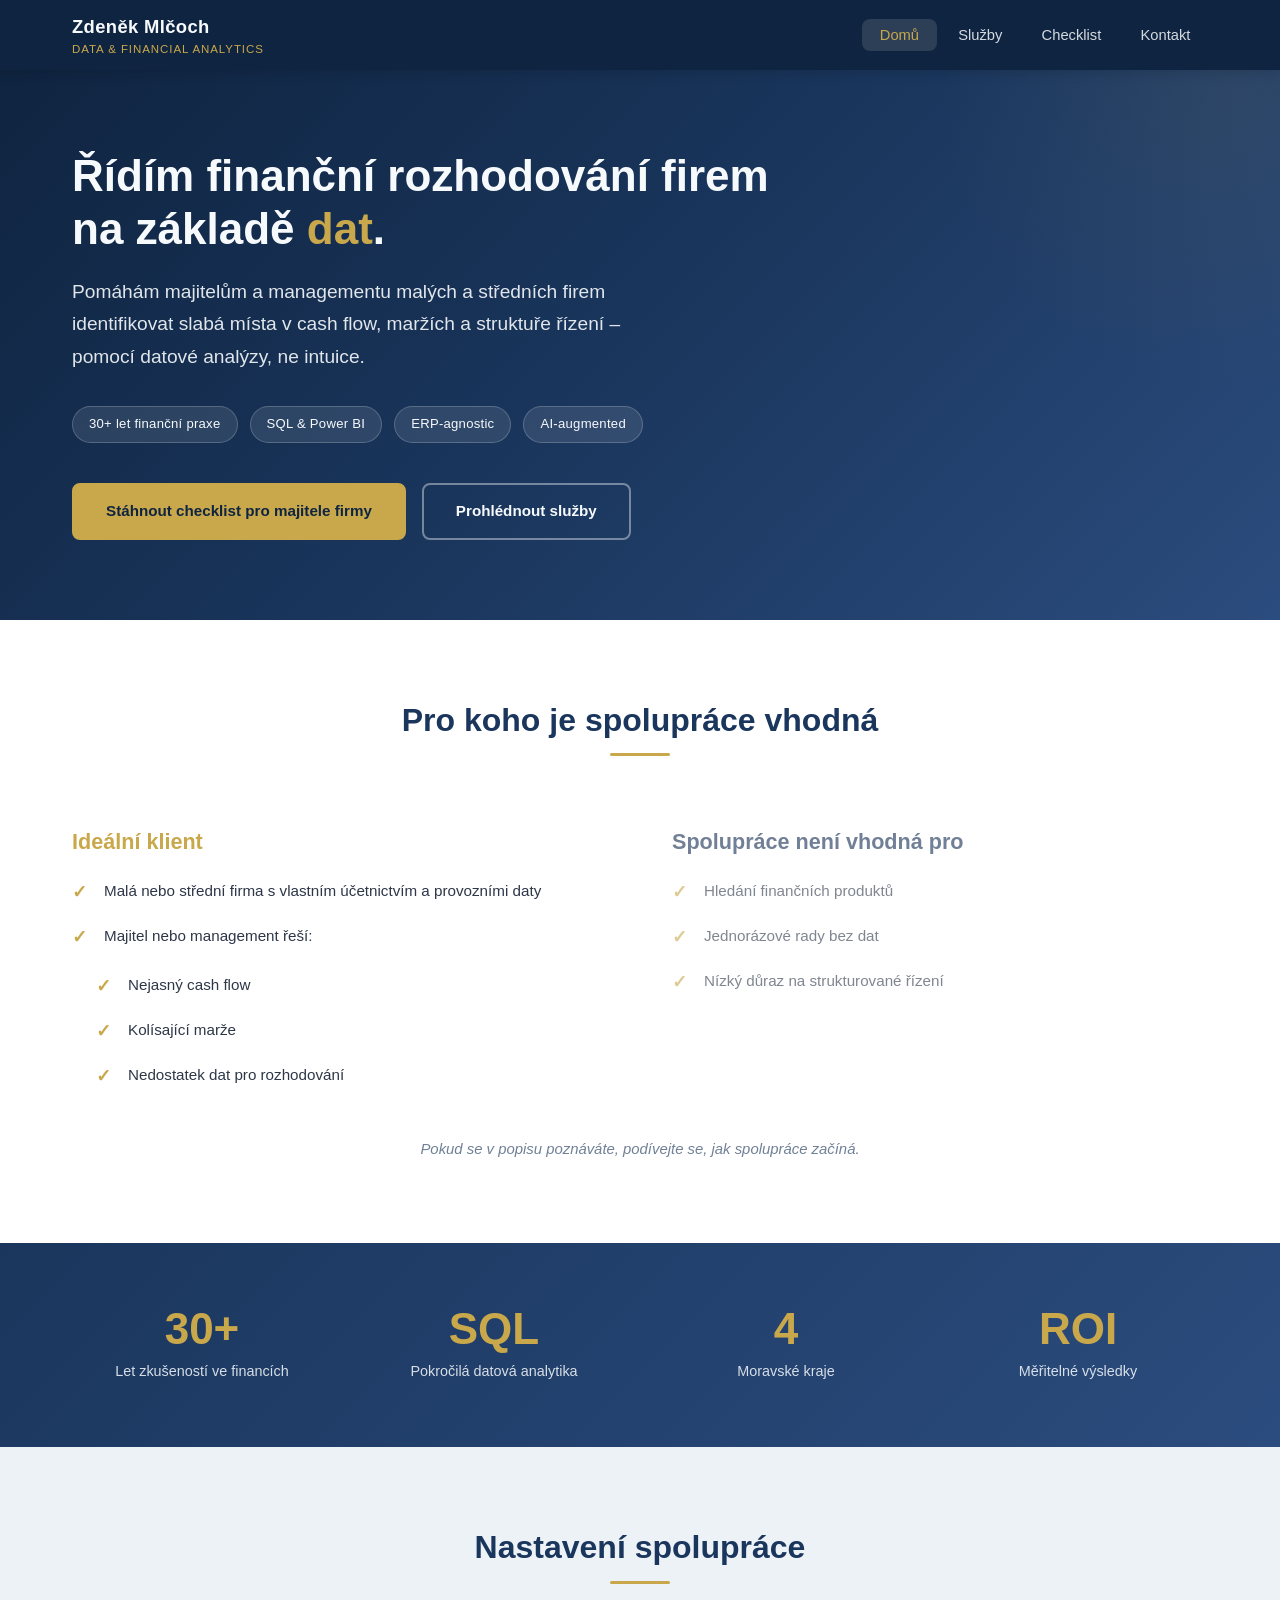
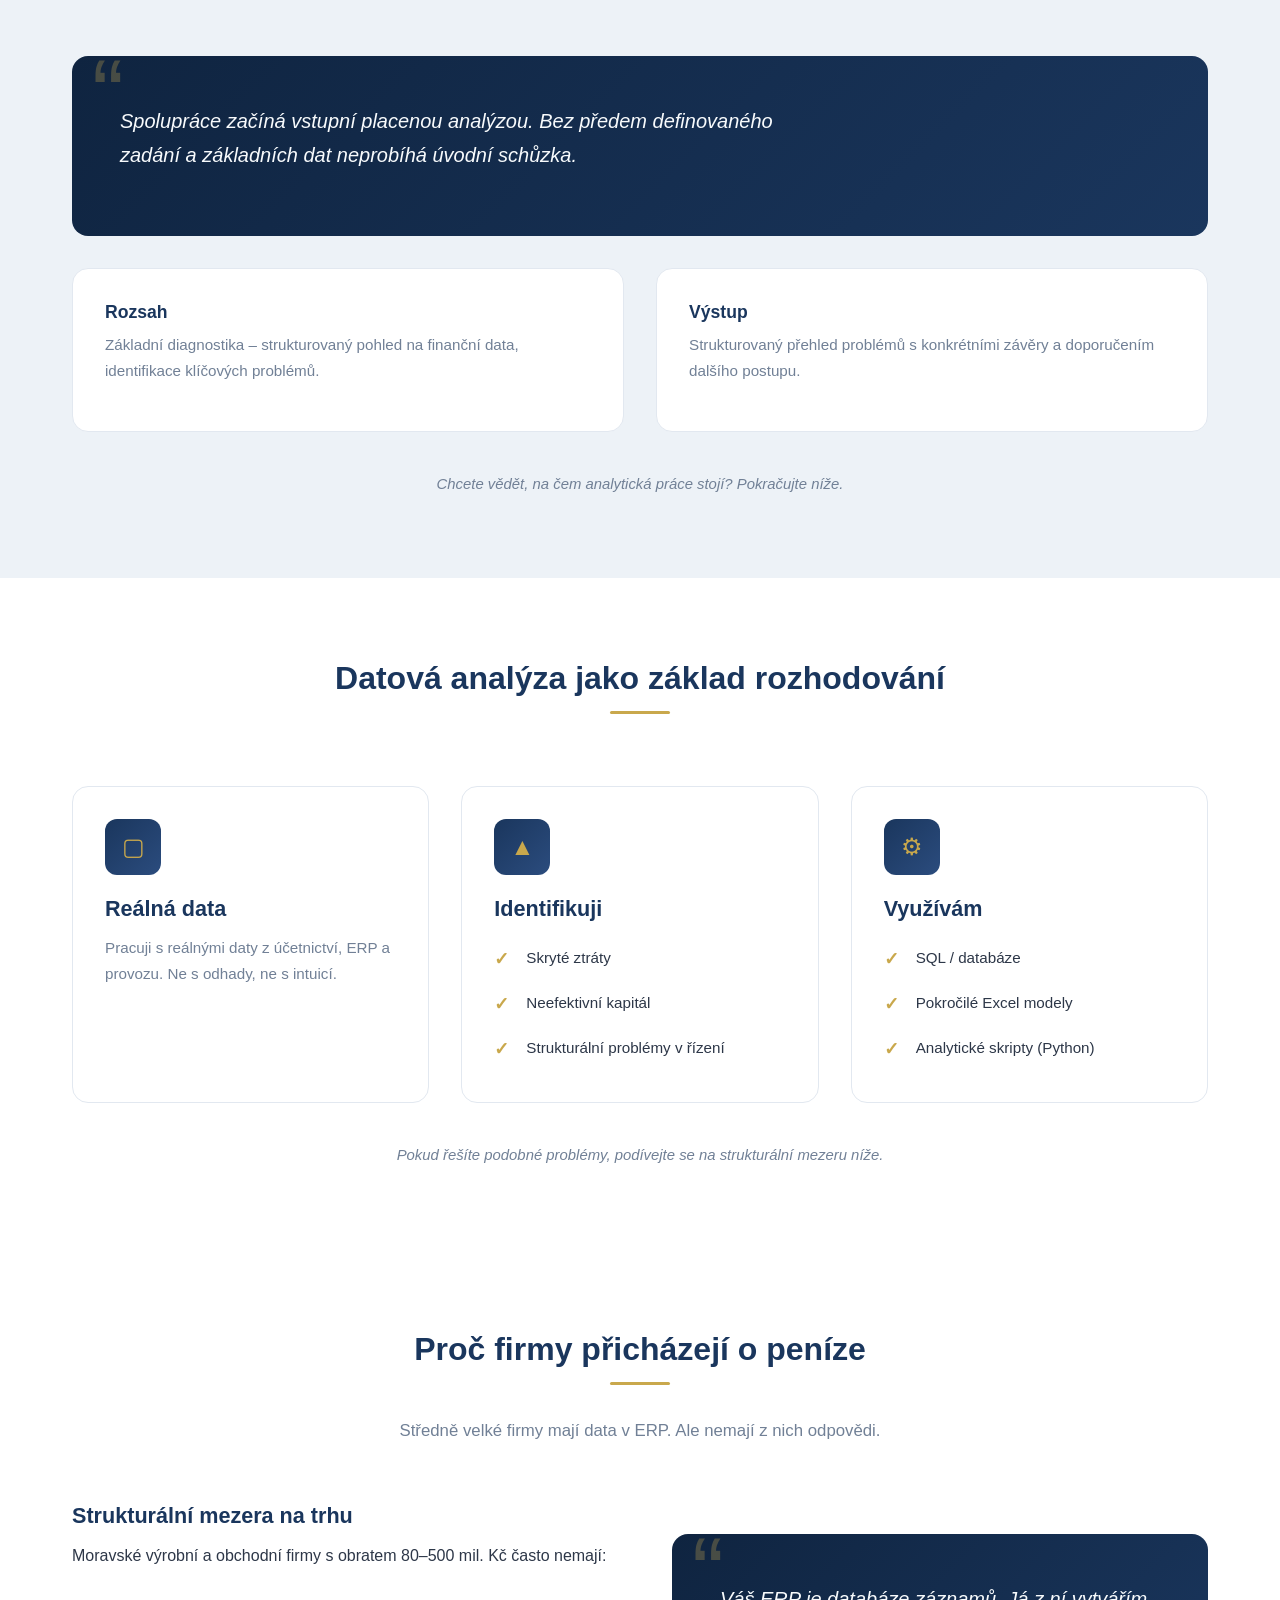
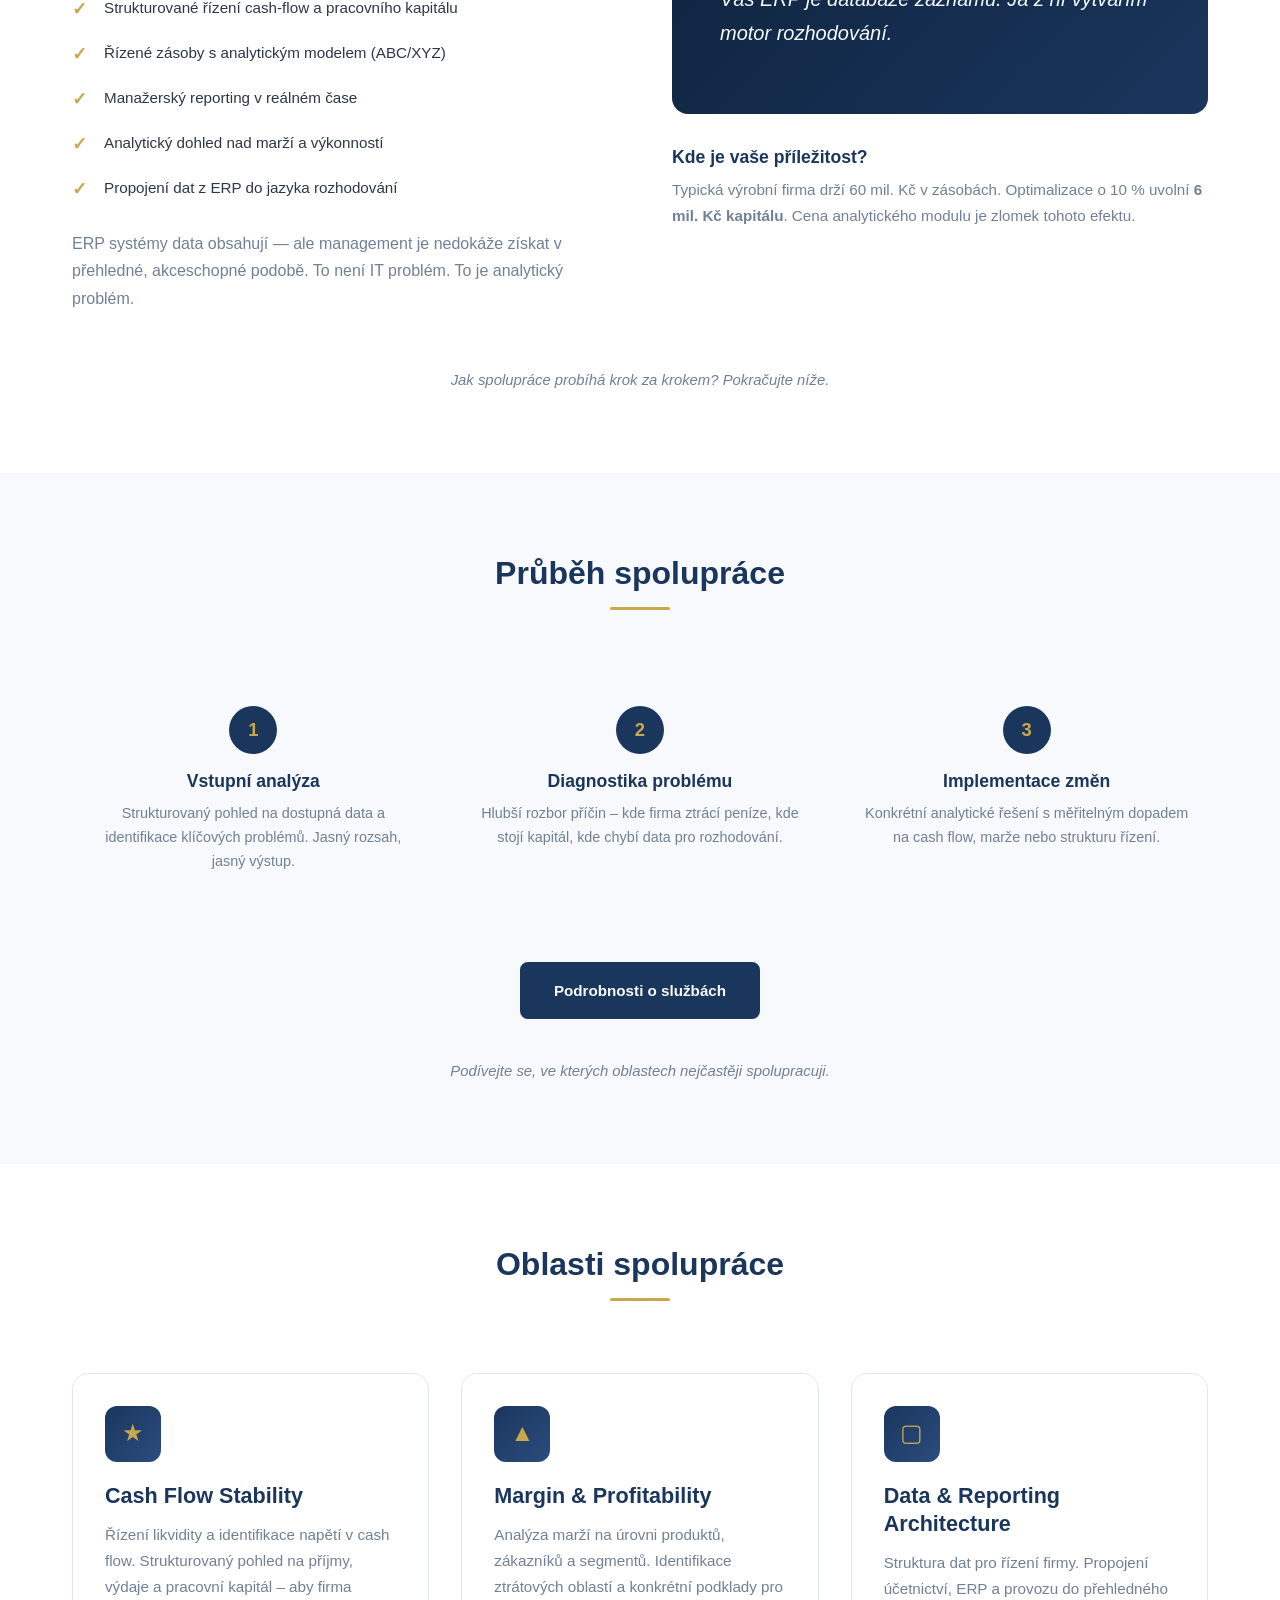
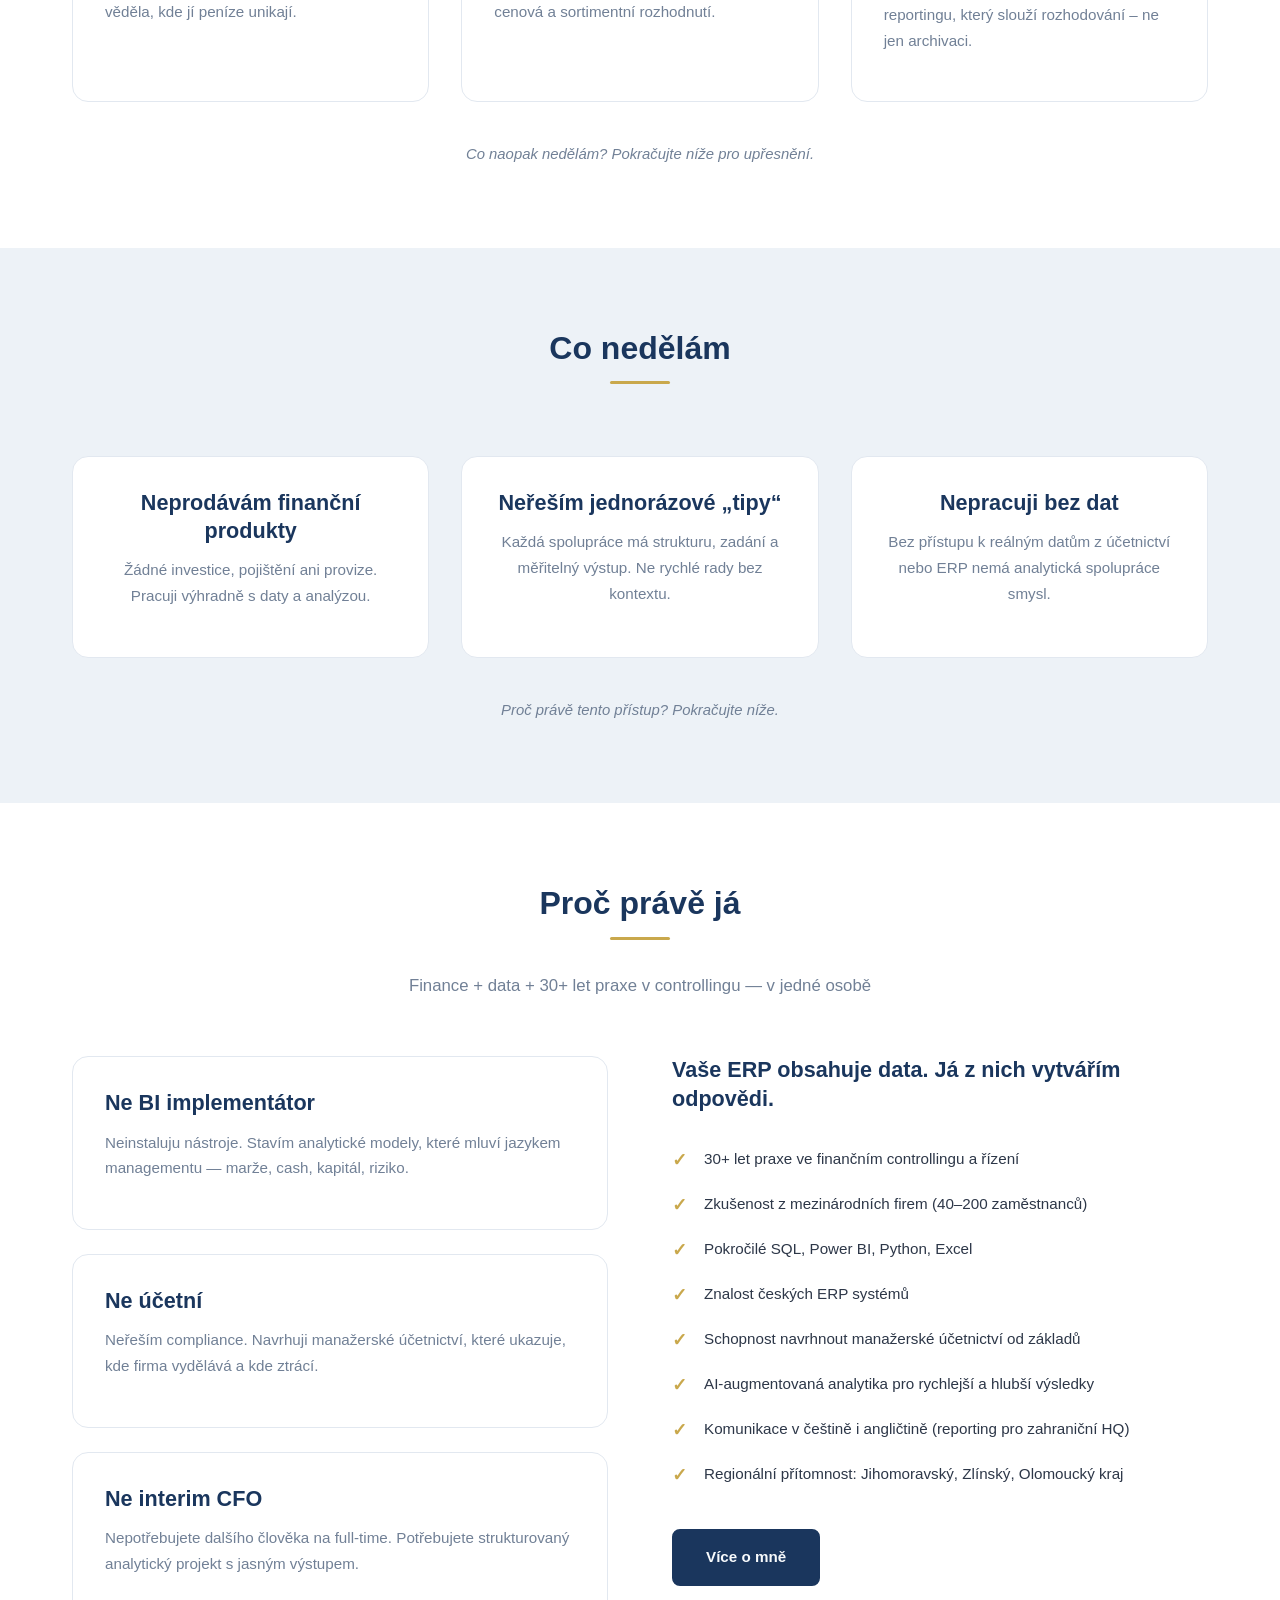
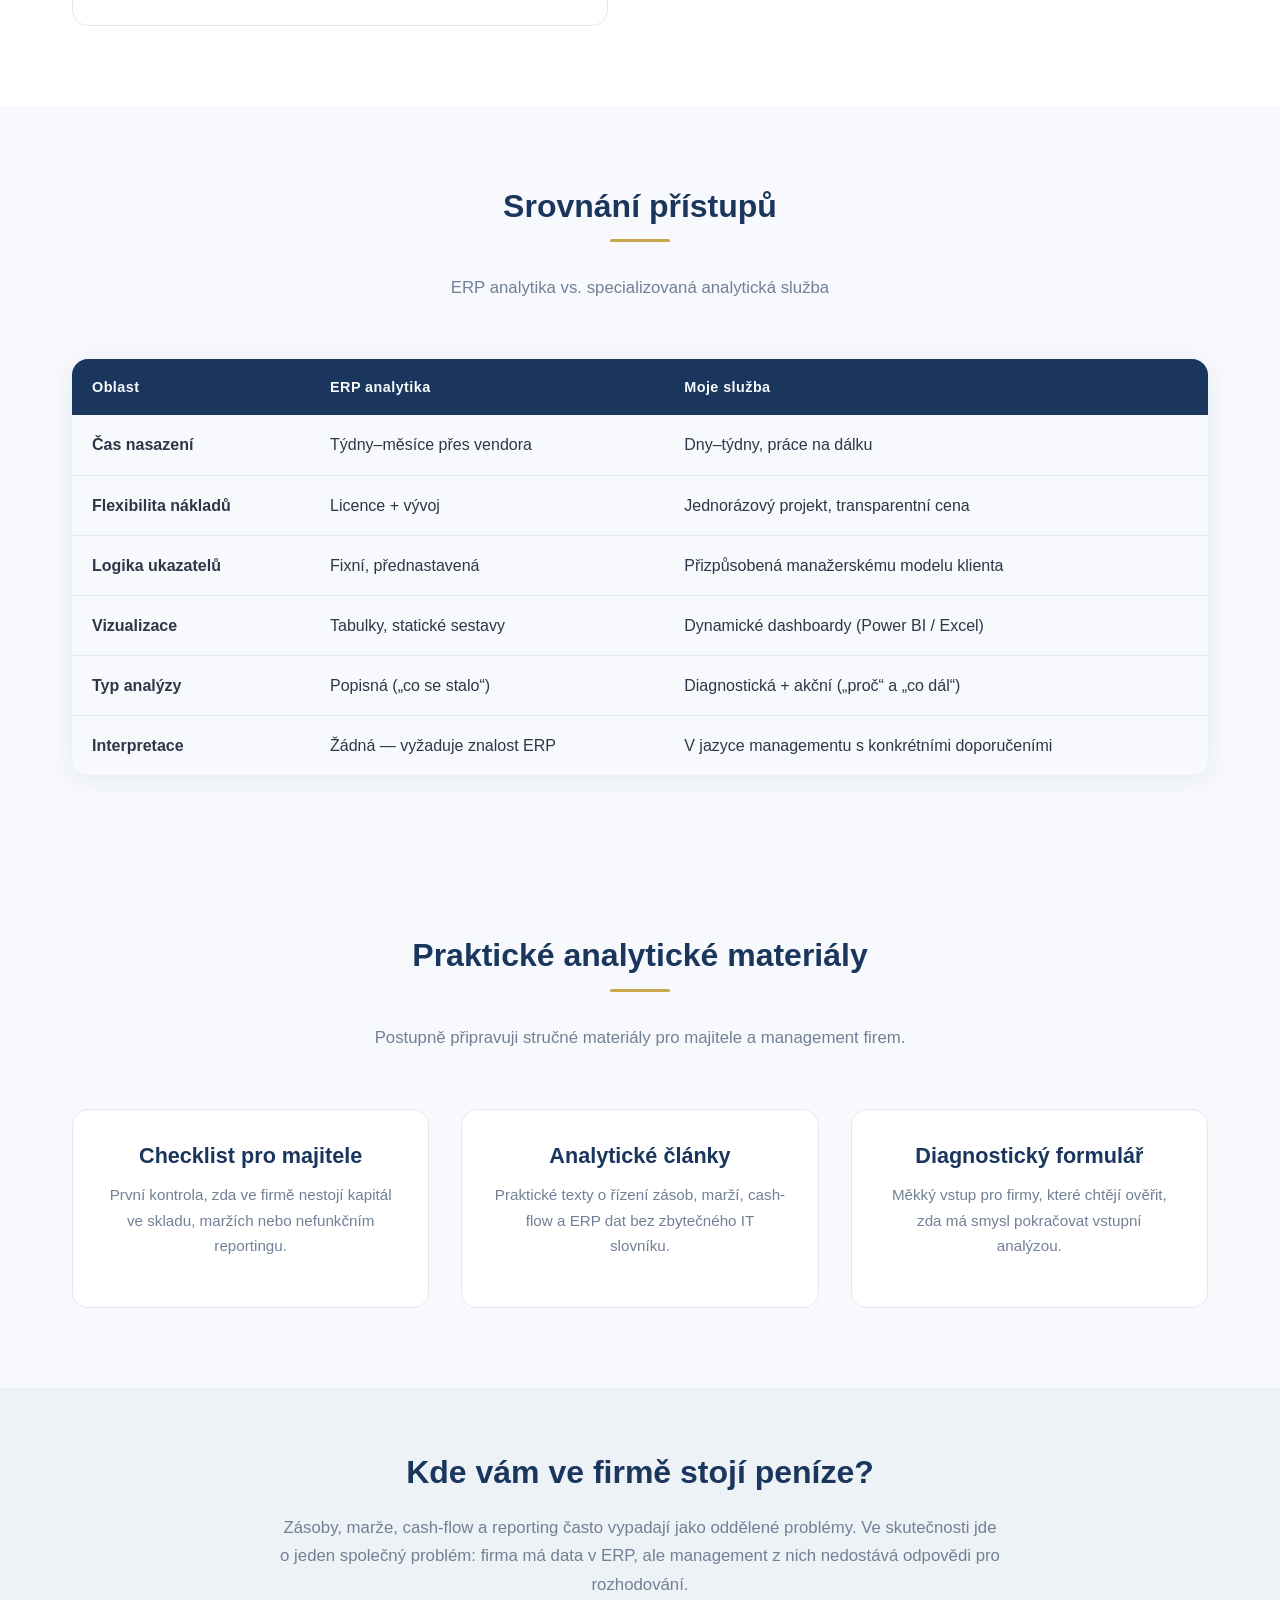
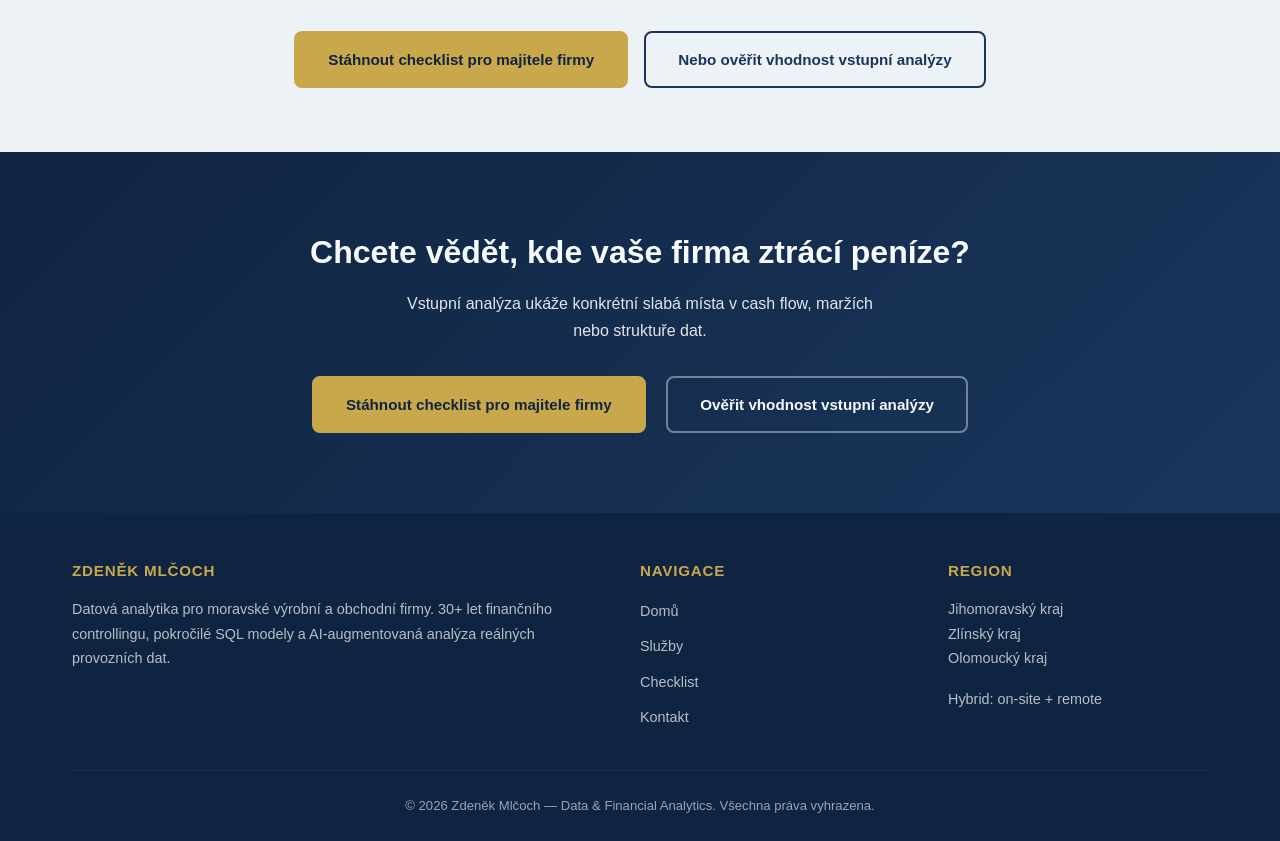
==== commit 98f208a4: "Fix footer nav consistency and add noindex to print page - Replace "O mně" with "Checklist" in foote" ====
--- a/docs/index.html
+++ b/docs/index.html
@@ -17,6 +17,7 @@
   <meta name="twitter:card" content="summary">
   <meta name="twitter:title" content="Zdeněk Mlčoch | Datová a finanční analytika pro SME">
   <meta name="twitter:description" content="Datová analytika pro moravské výrobní a obchodní firmy. Zásoby, marže, cash-flow a reporting z ERP dat.">
+  <meta name="google-site-verification" content="HN2IzfpdLpZUpxfwJQ4ksddzNLrkRe3ZkS05-X7DRC8">
   <link rel="stylesheet" href="style.css">
 </head>
 <body>
@@ -454,7 +455,7 @@
         <ul class="footer-links">
           <li><a href="index.html">Domů</a></li>
           <li><a href="sluzby.html">Služby</a></li>
-          <li><a href="o-mne.html">O mně</a></li>
+          <li><a href="checklist.html">Checklist</a></li>
           <li><a href="kontakt.html">Kontakt</a></li>
         </ul>
       </div>
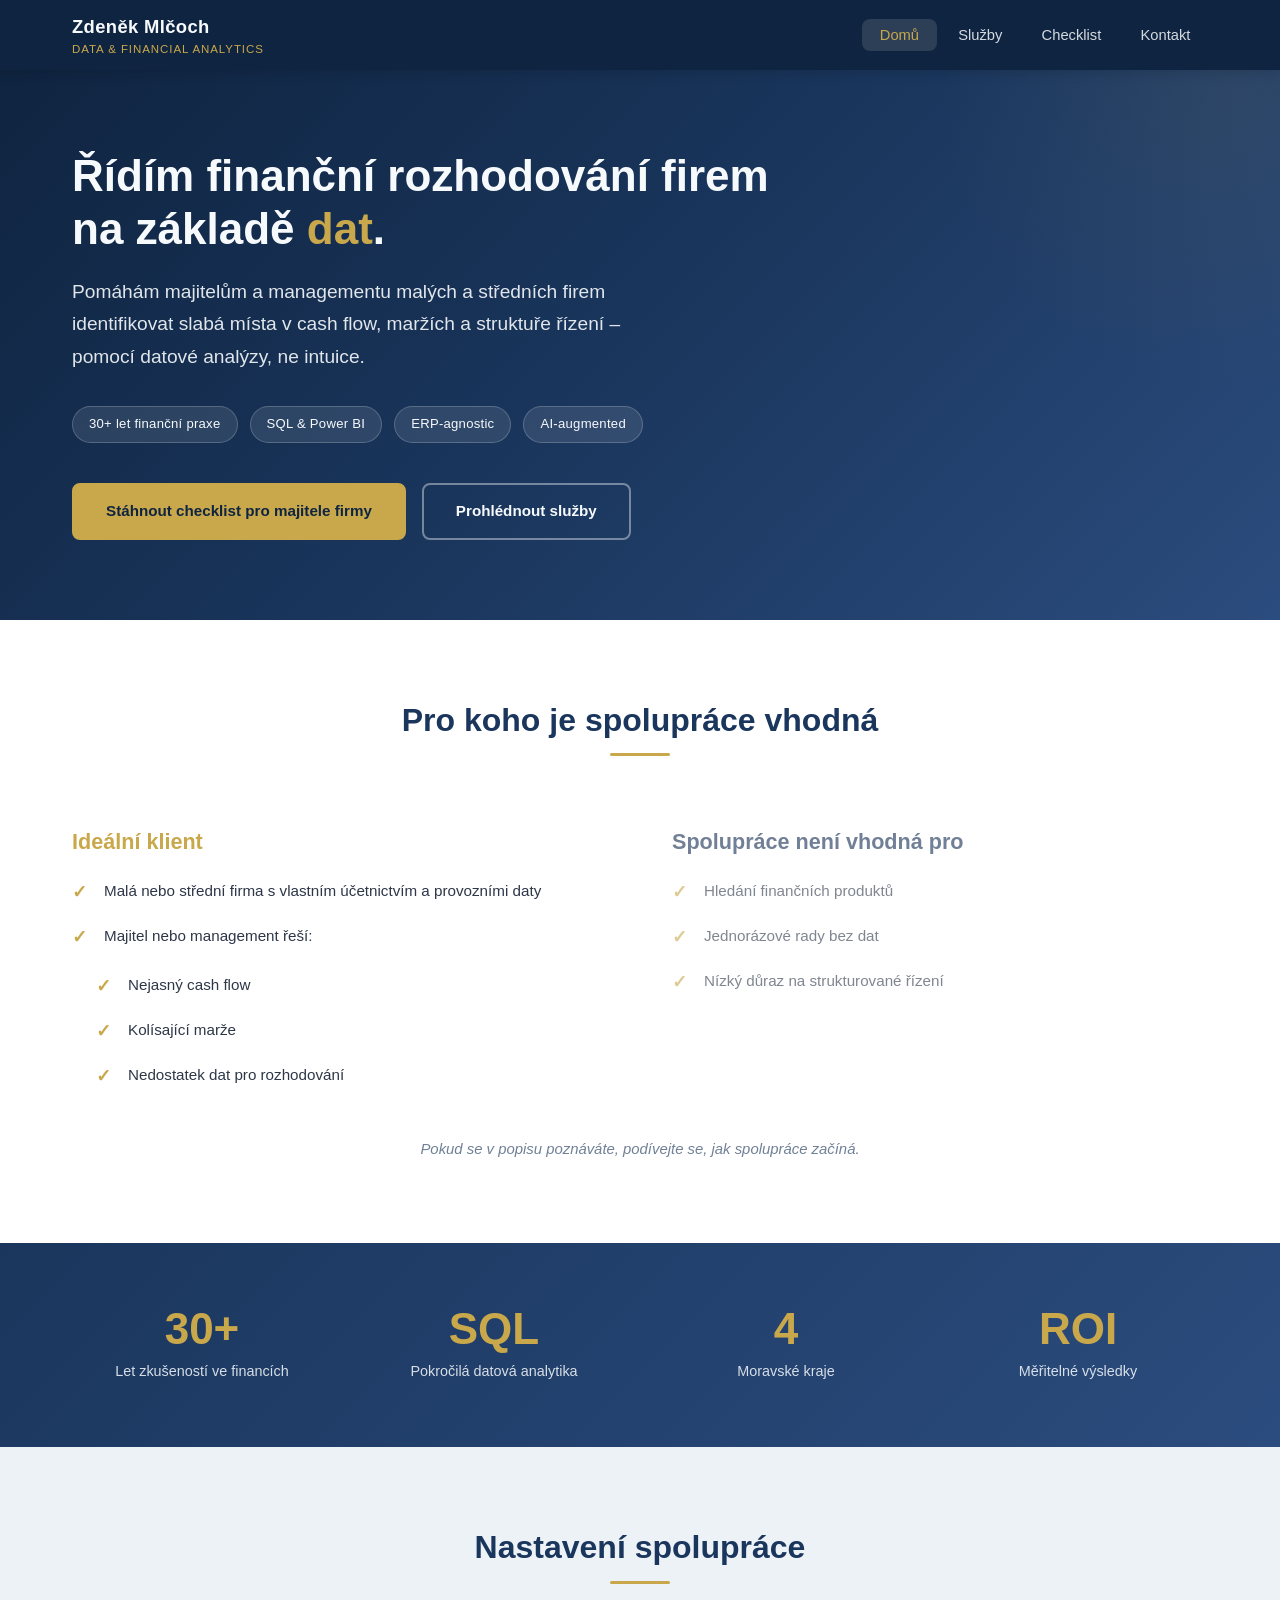
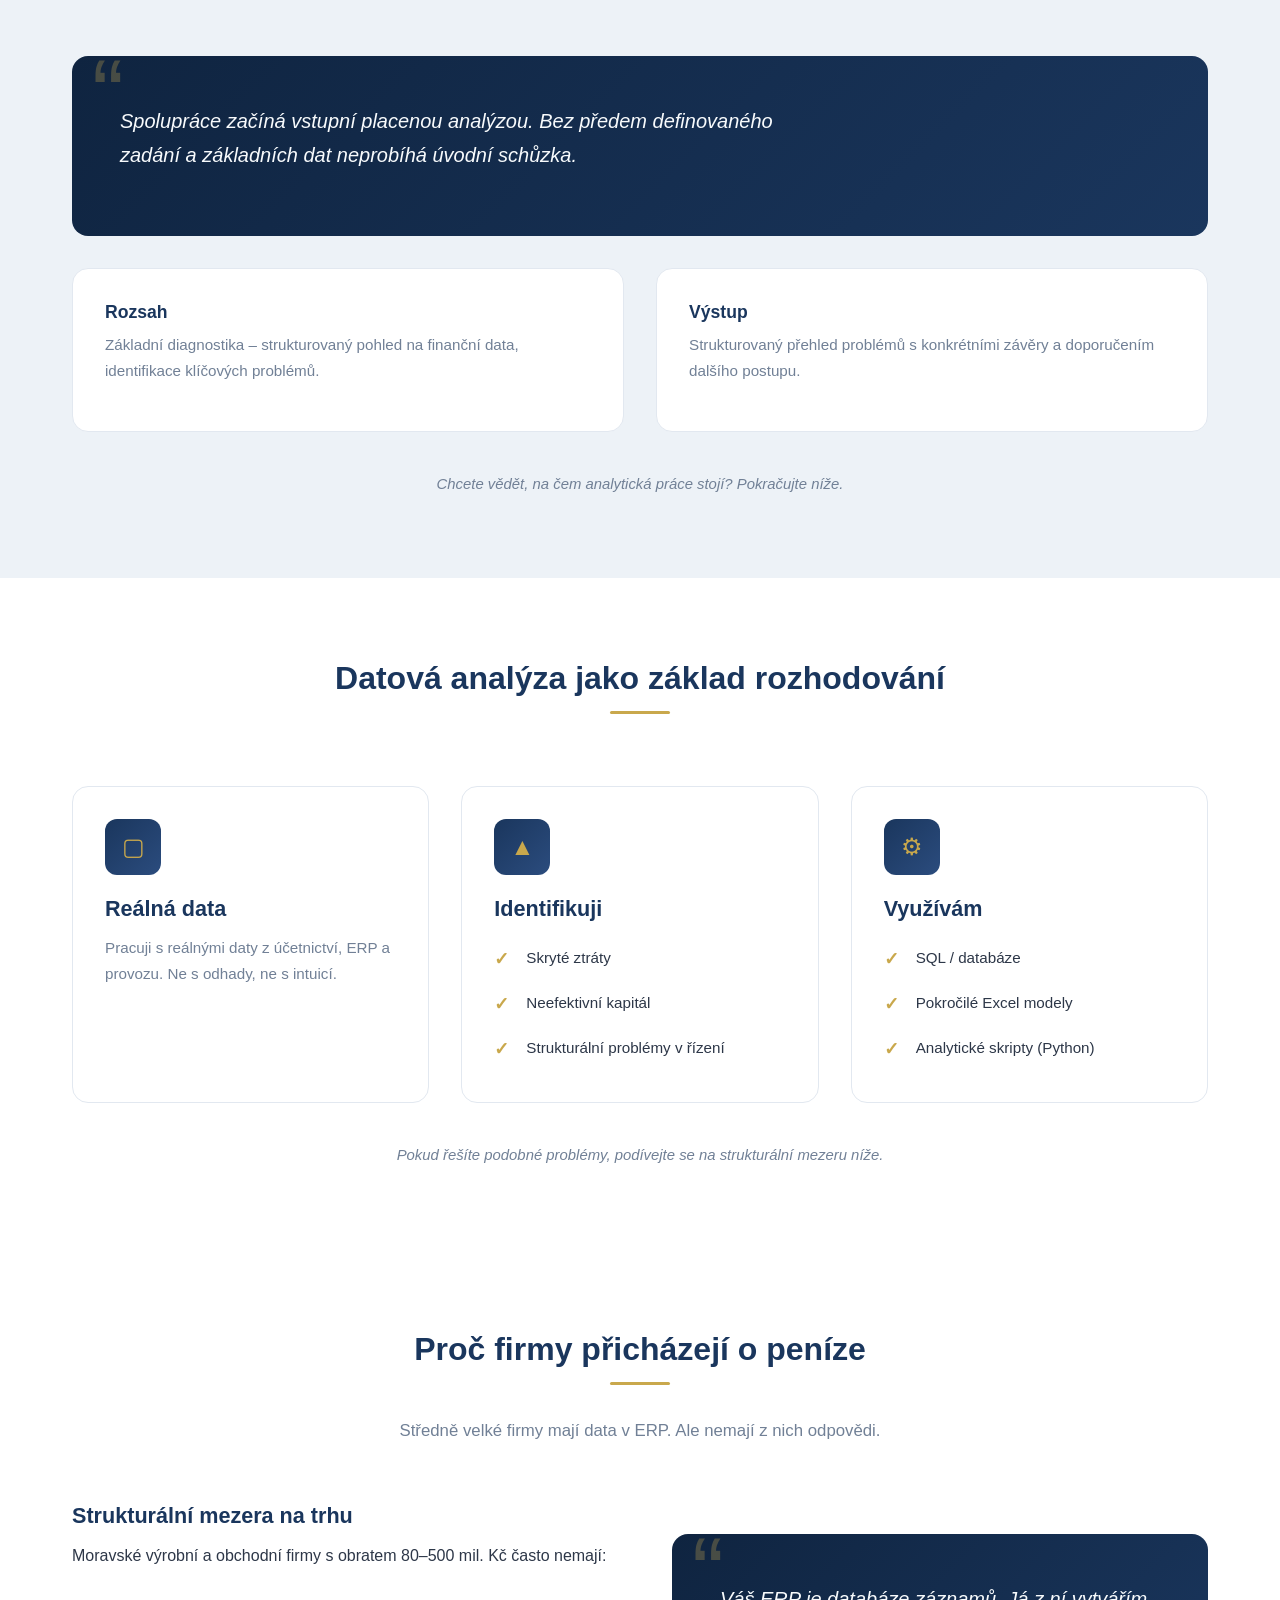
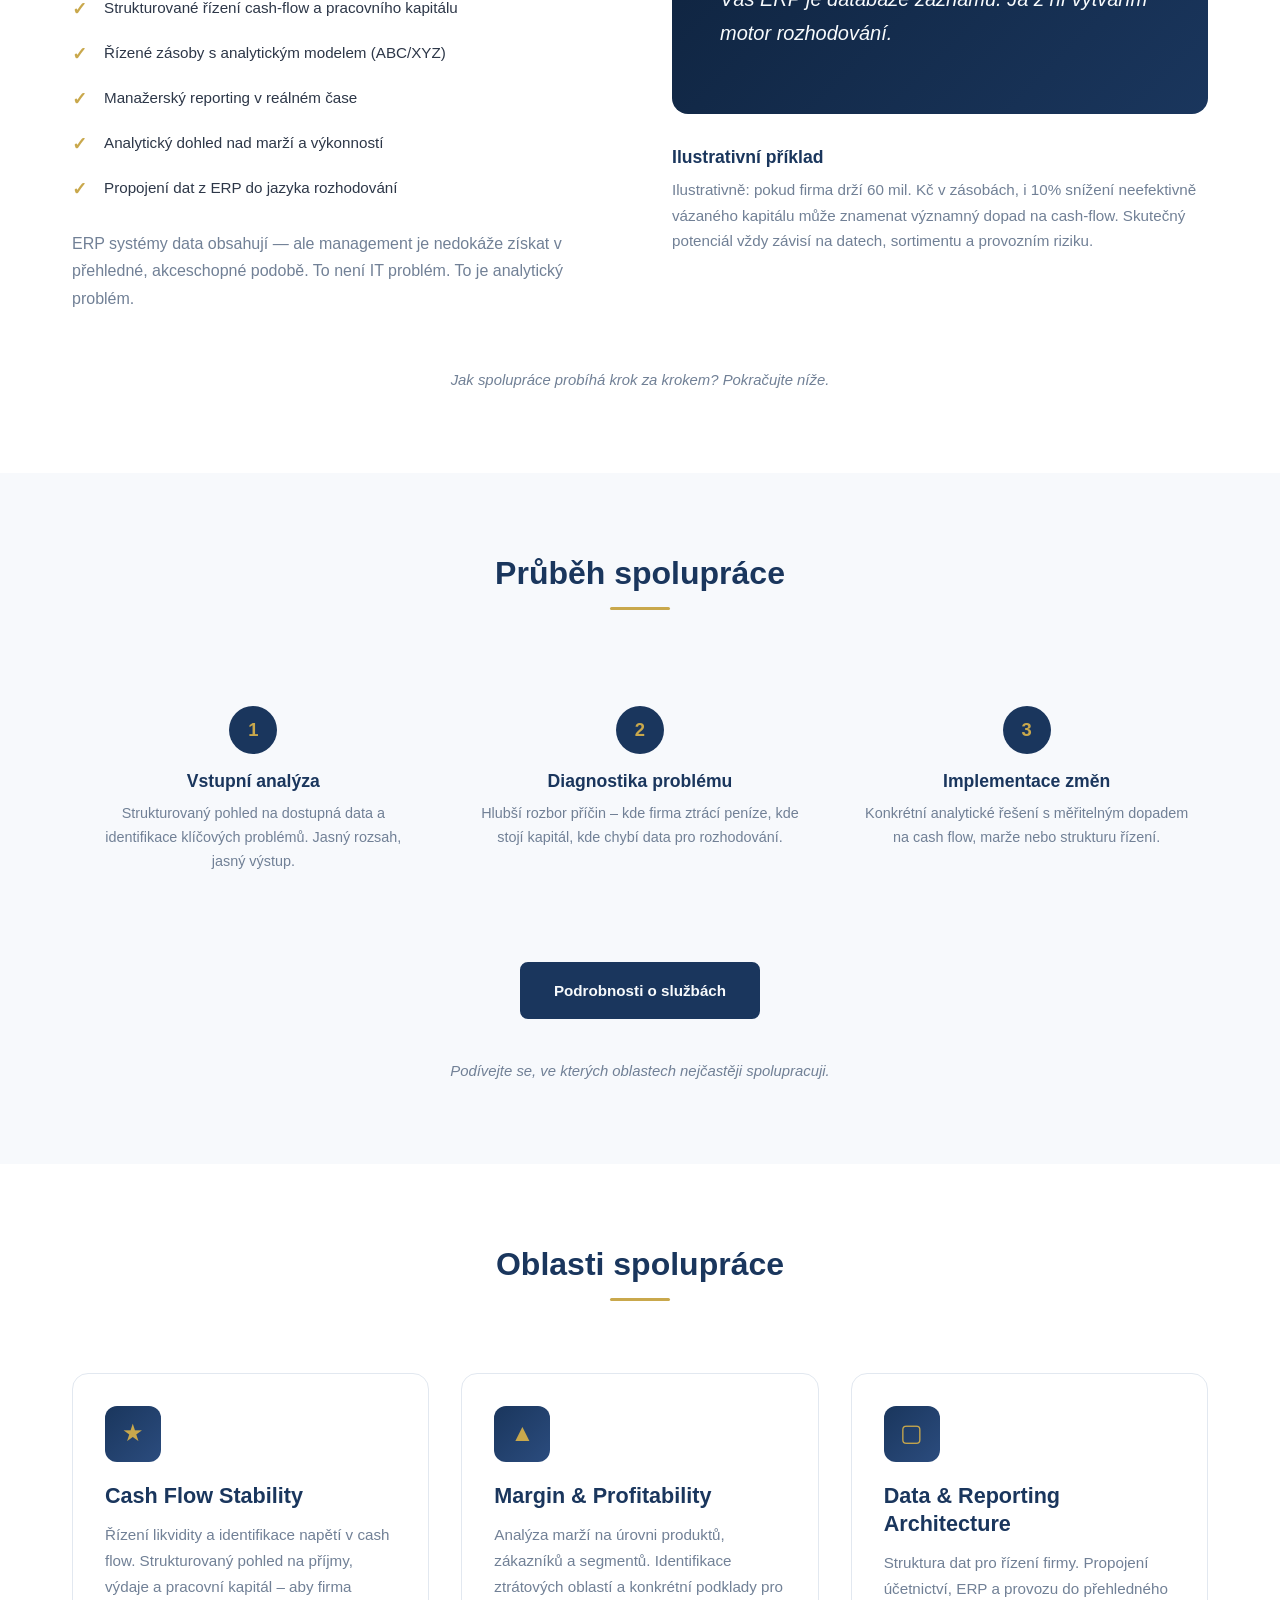
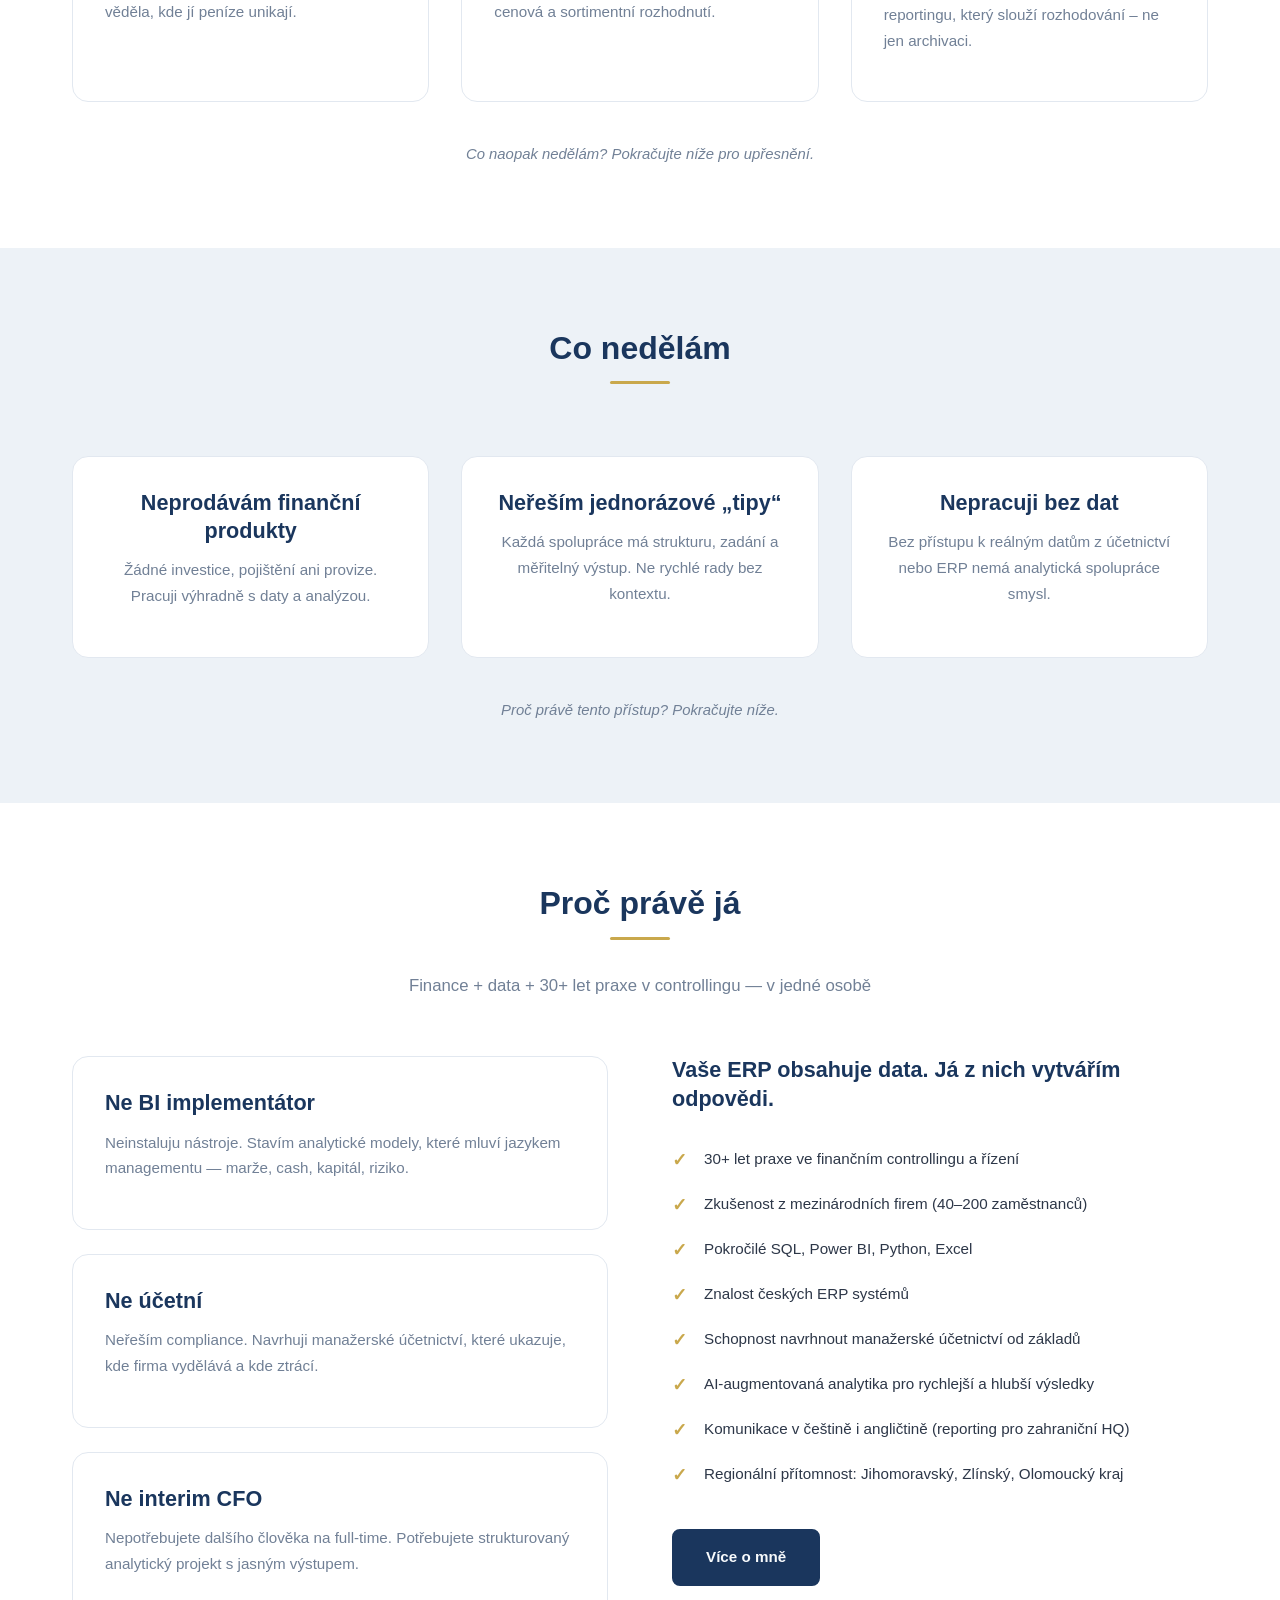
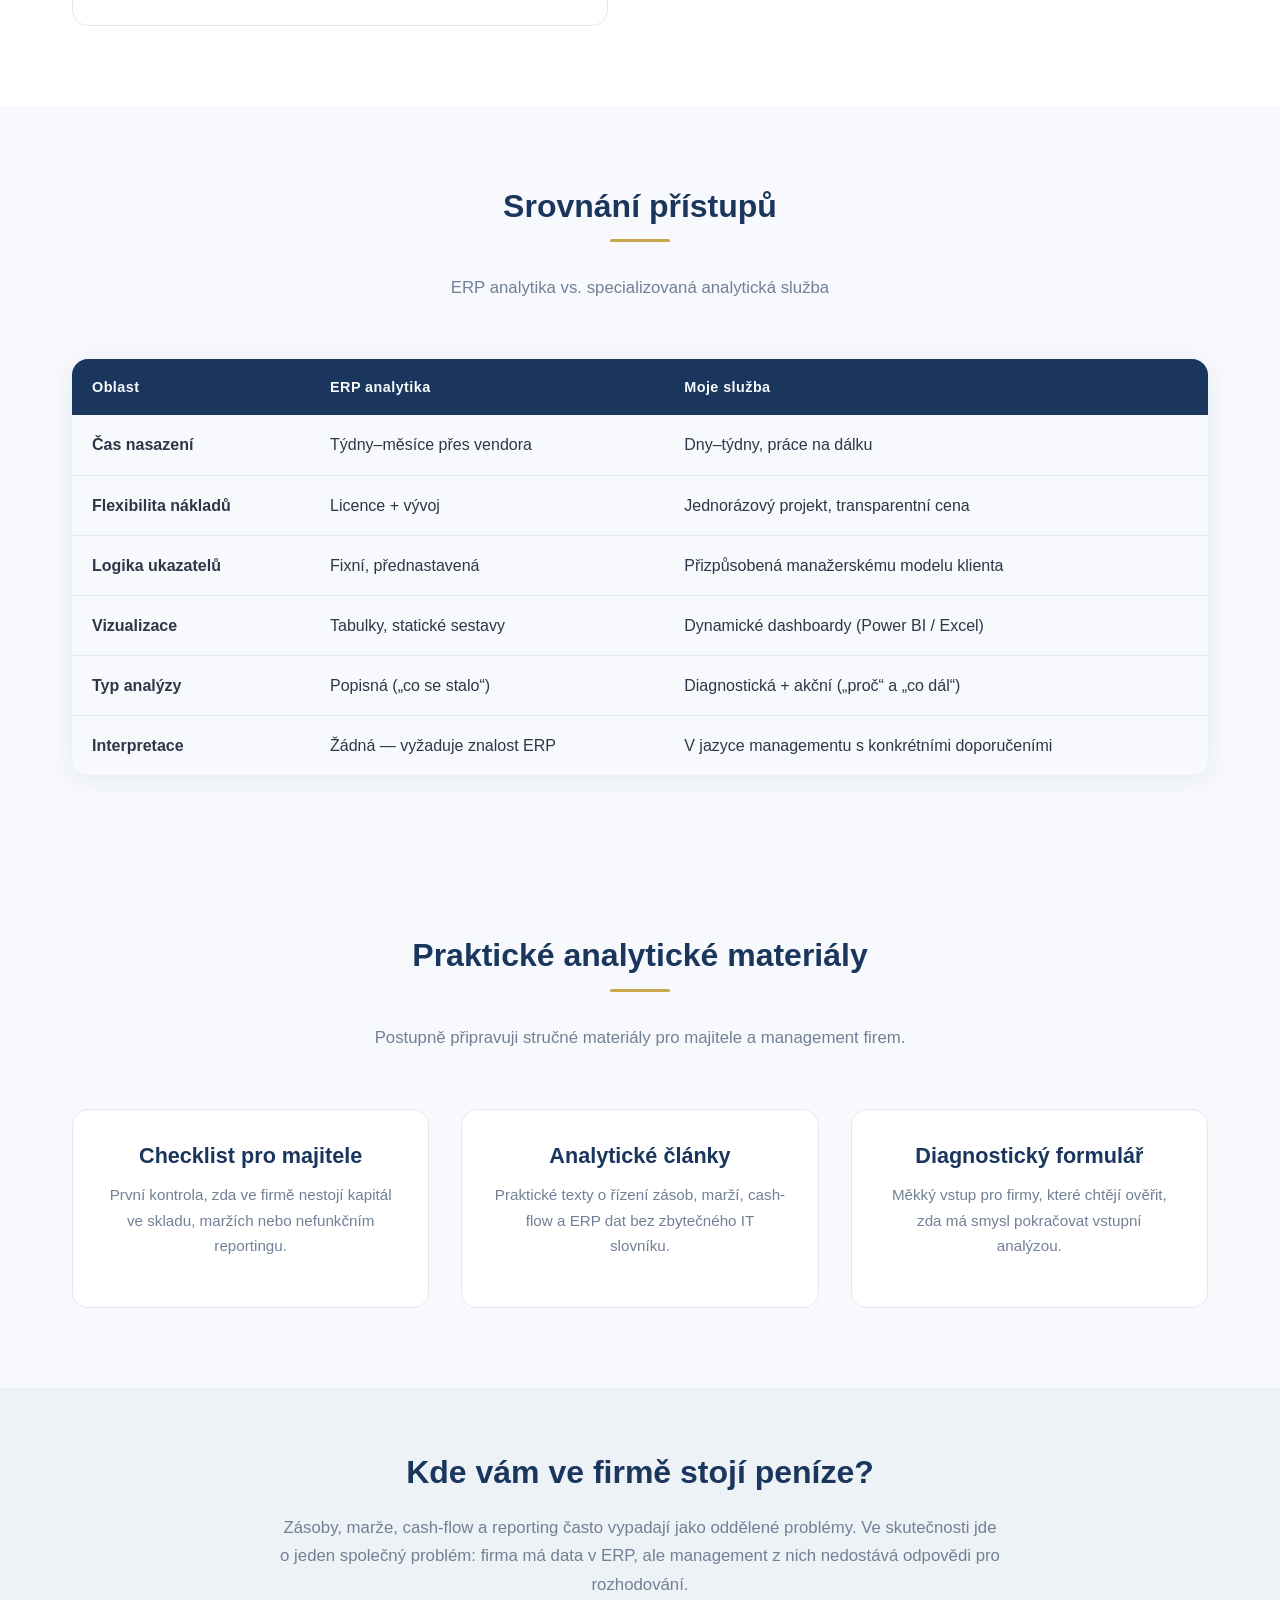
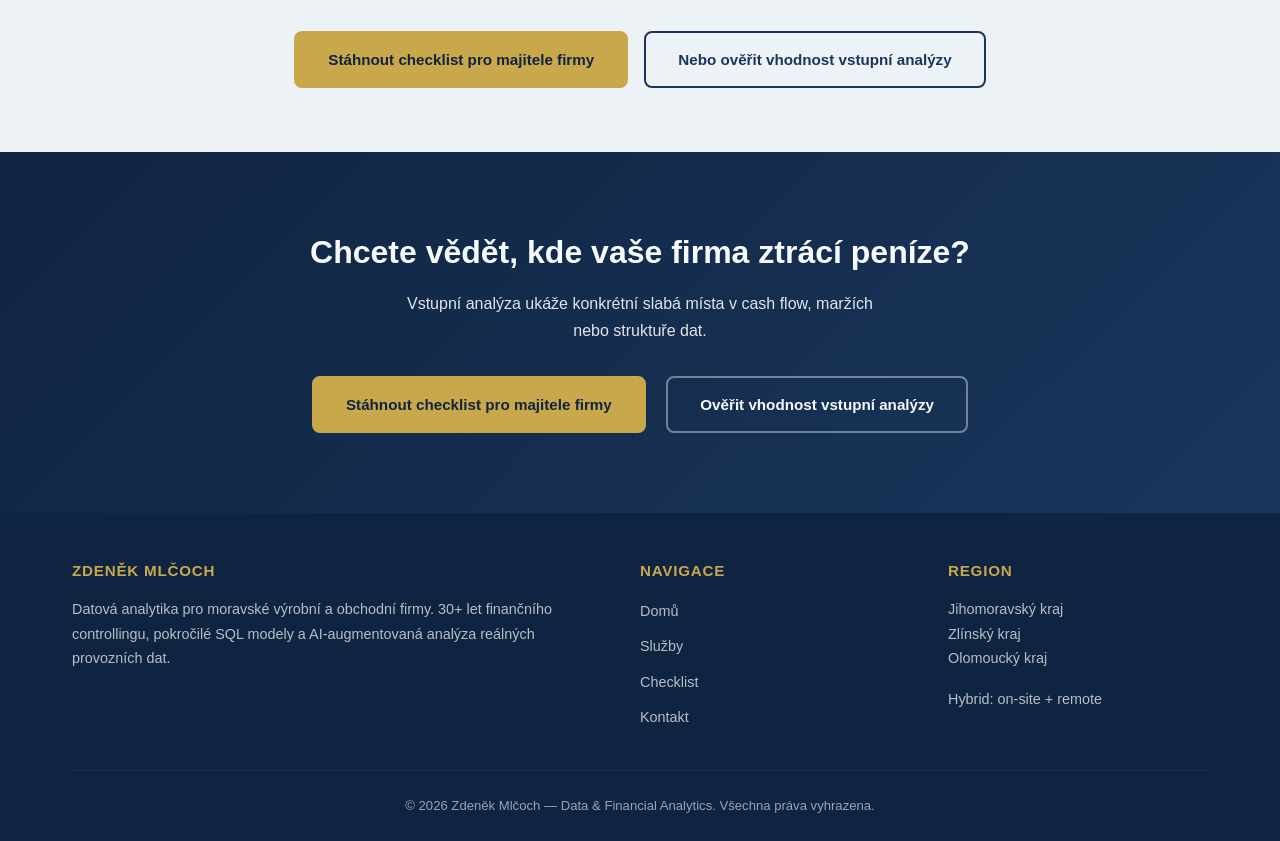
==== commit 1fa7122e: "Task 4: Reframe inventory example as illustrative, not a promise Replace specific "Optimalizace o 10" ====
--- a/docs/index.html
+++ b/docs/index.html
@@ -204,11 +204,11 @@
           <p>Váš ERP je databáze záznamů. Já z ní vytvářím motor rozhodování.</p>
         </div>
         <div style="margin-top: 2rem;">
-          <h4>Kde je vaše příležitost?</h4>
+          <h4>Ilustrativní příklad</h4>
           <p style="font-size: 0.95rem; color: var(--text-light);">
-            Typická výrobní firma drží 60 mil. Kč v zásobách.
-            Optimalizace o 10 % uvolní <strong>6 mil. Kč kapitálu</strong>.
-            Cena analytického modulu je zlomek tohoto efektu.
+            Ilustrativně: pokud firma drží 60 mil. Kč v zásobách, i 10% snížení neefektivně
+            vázaného kapitálu může znamenat významný dopad na cash-flow. Skutečný potenciál
+            vždy závisí na datech, sortimentu a provozním riziku.
           </p>
         </div>
       </div>
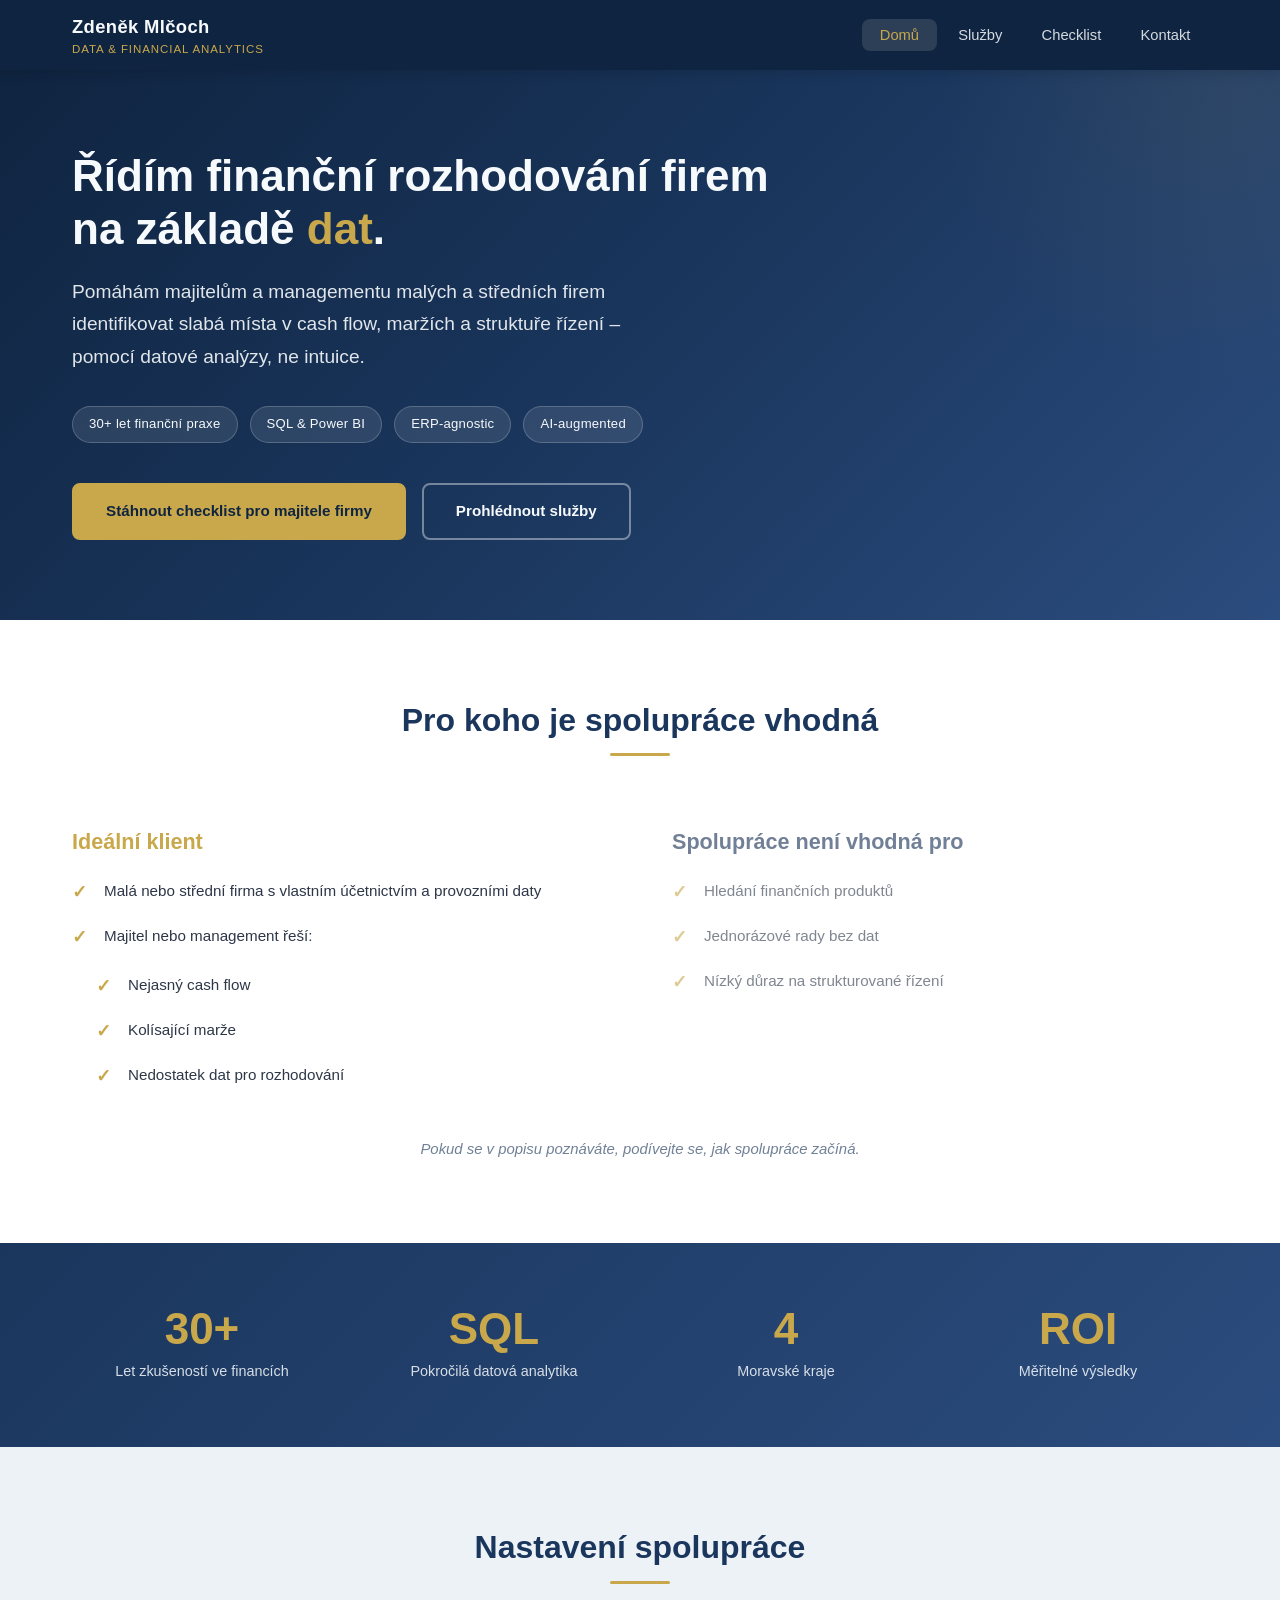
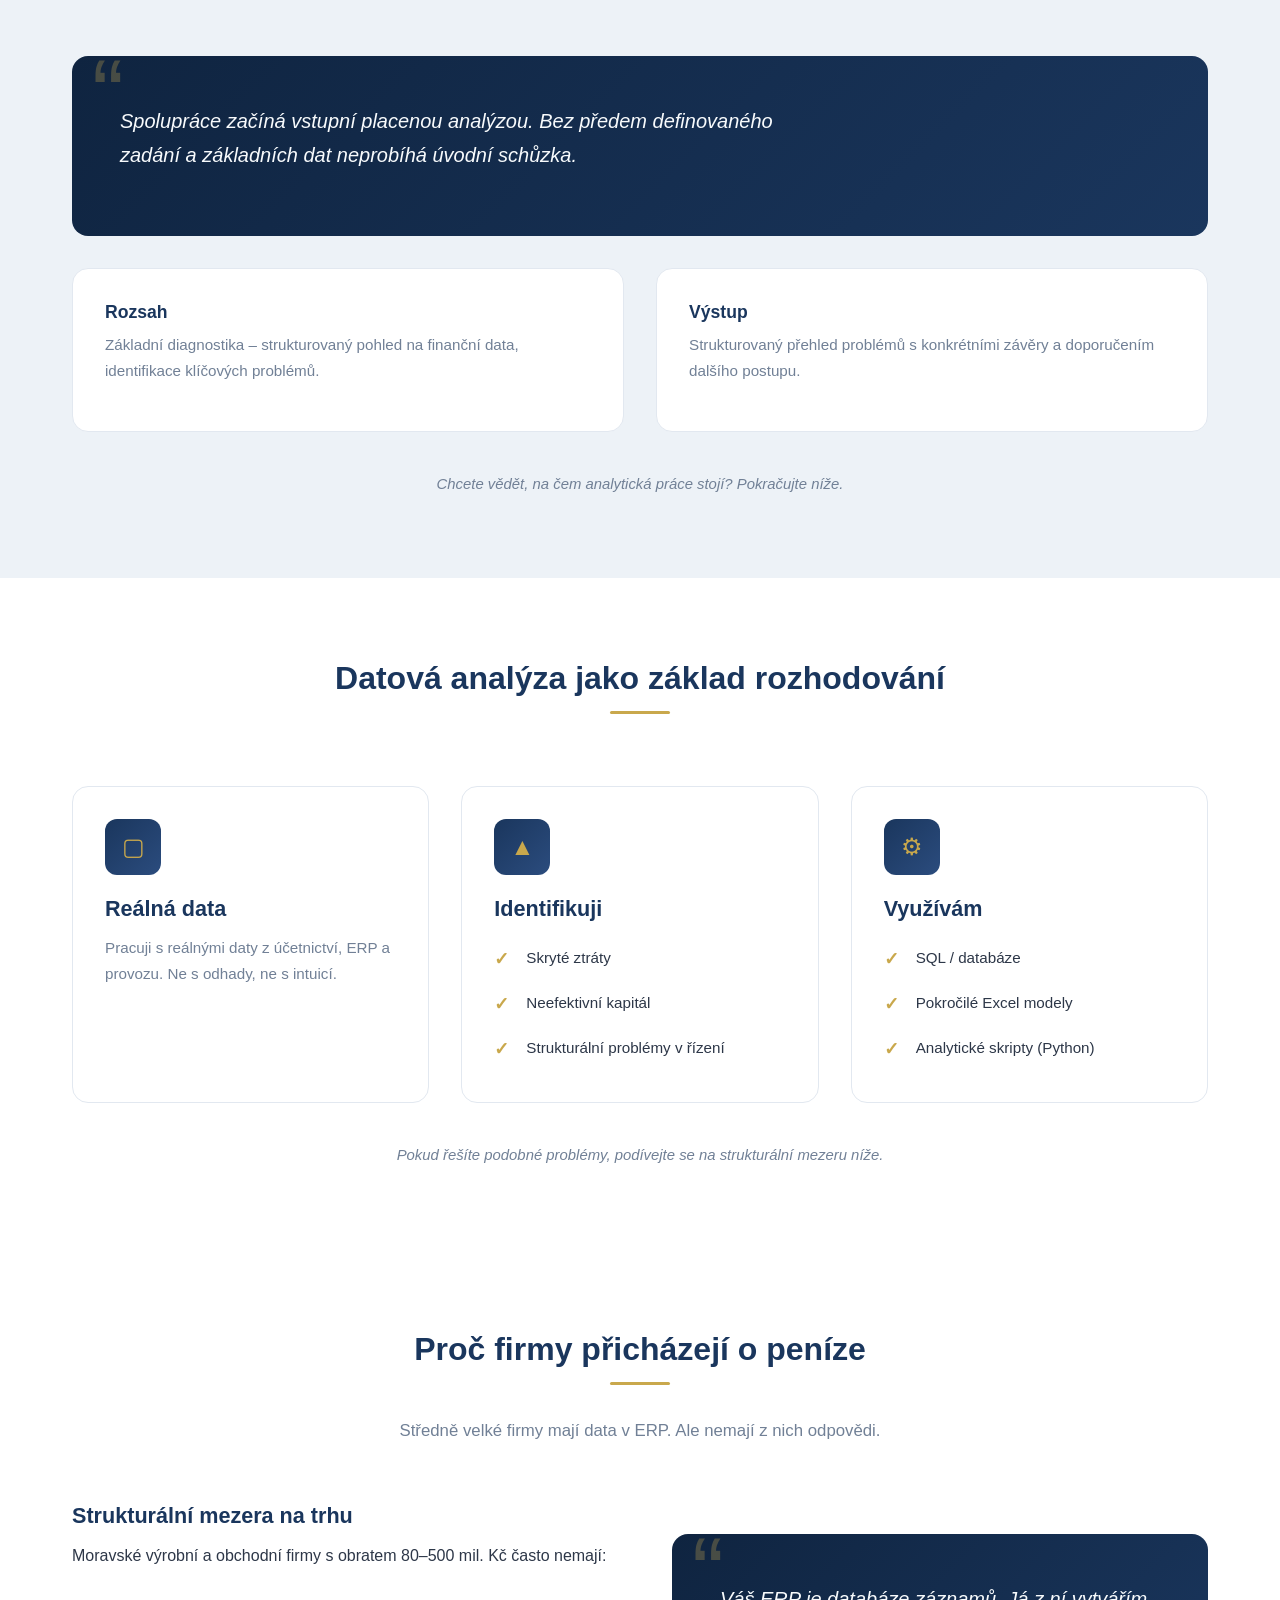
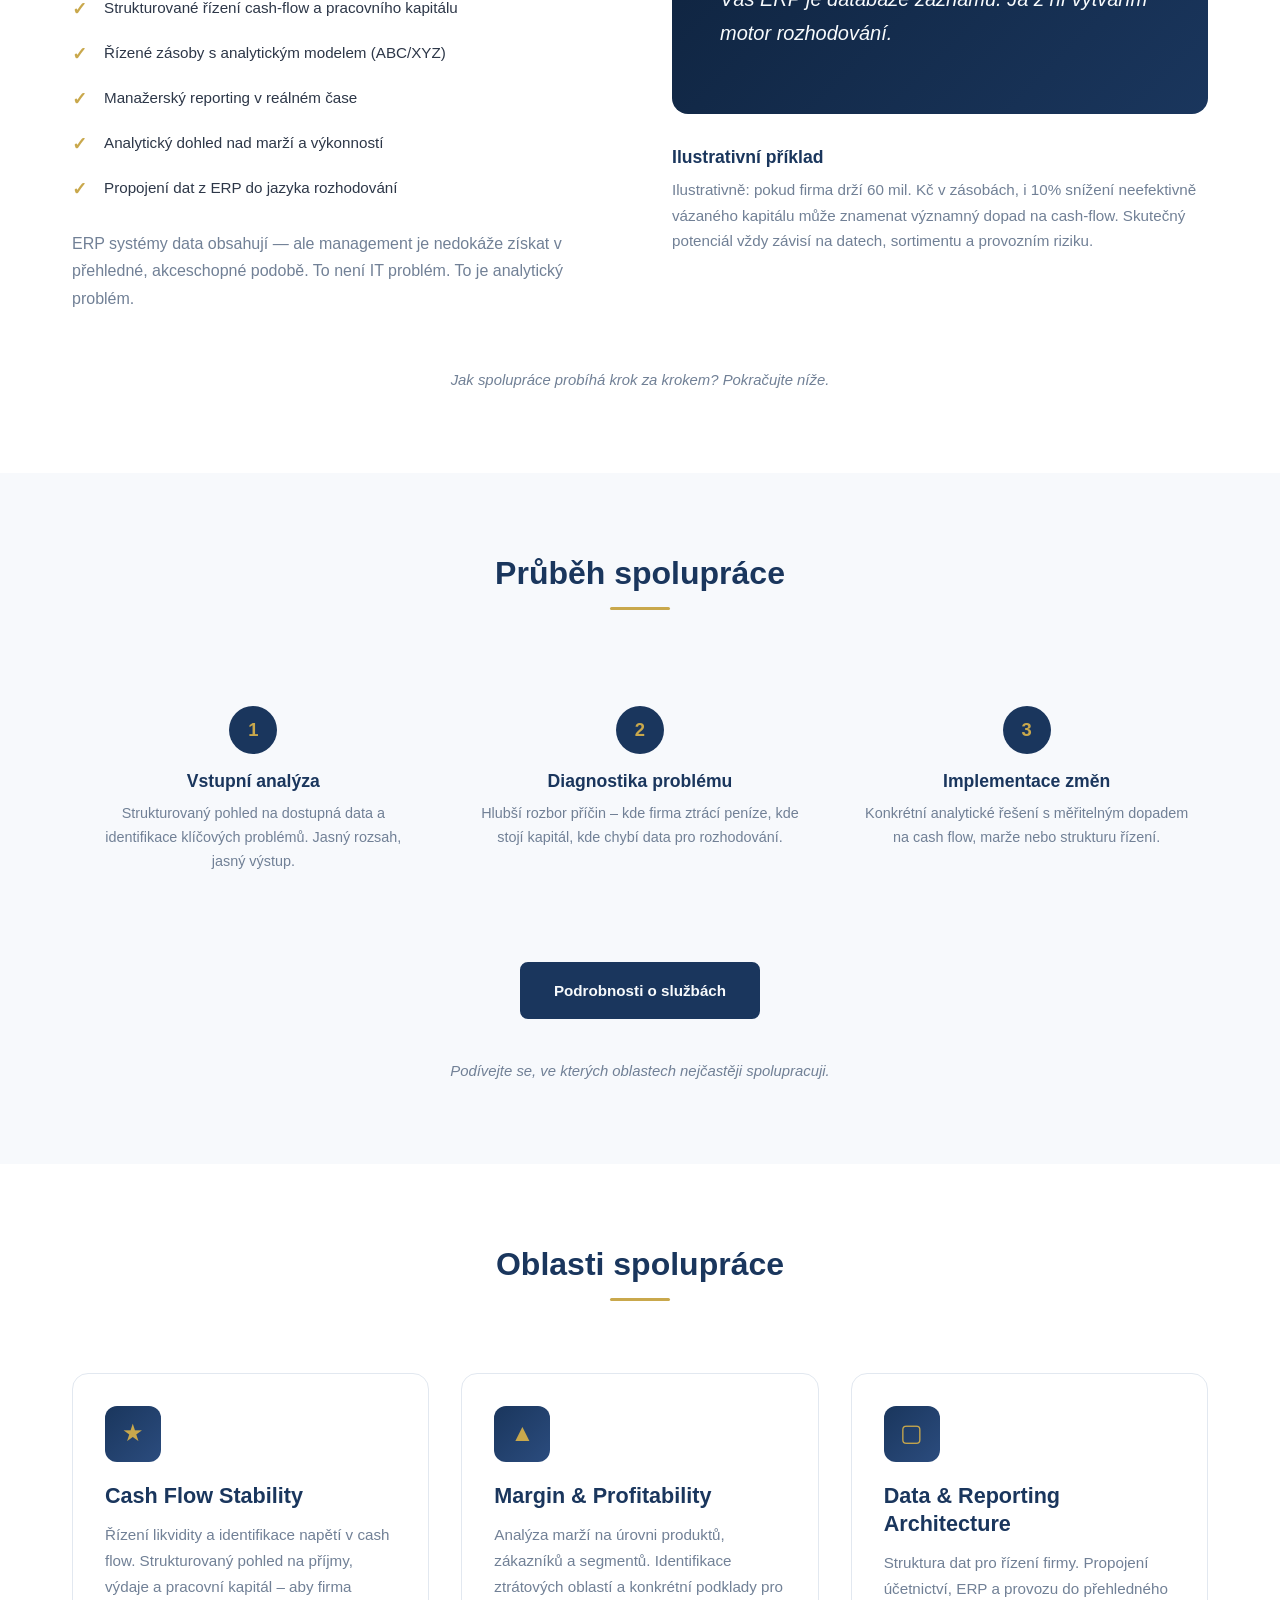
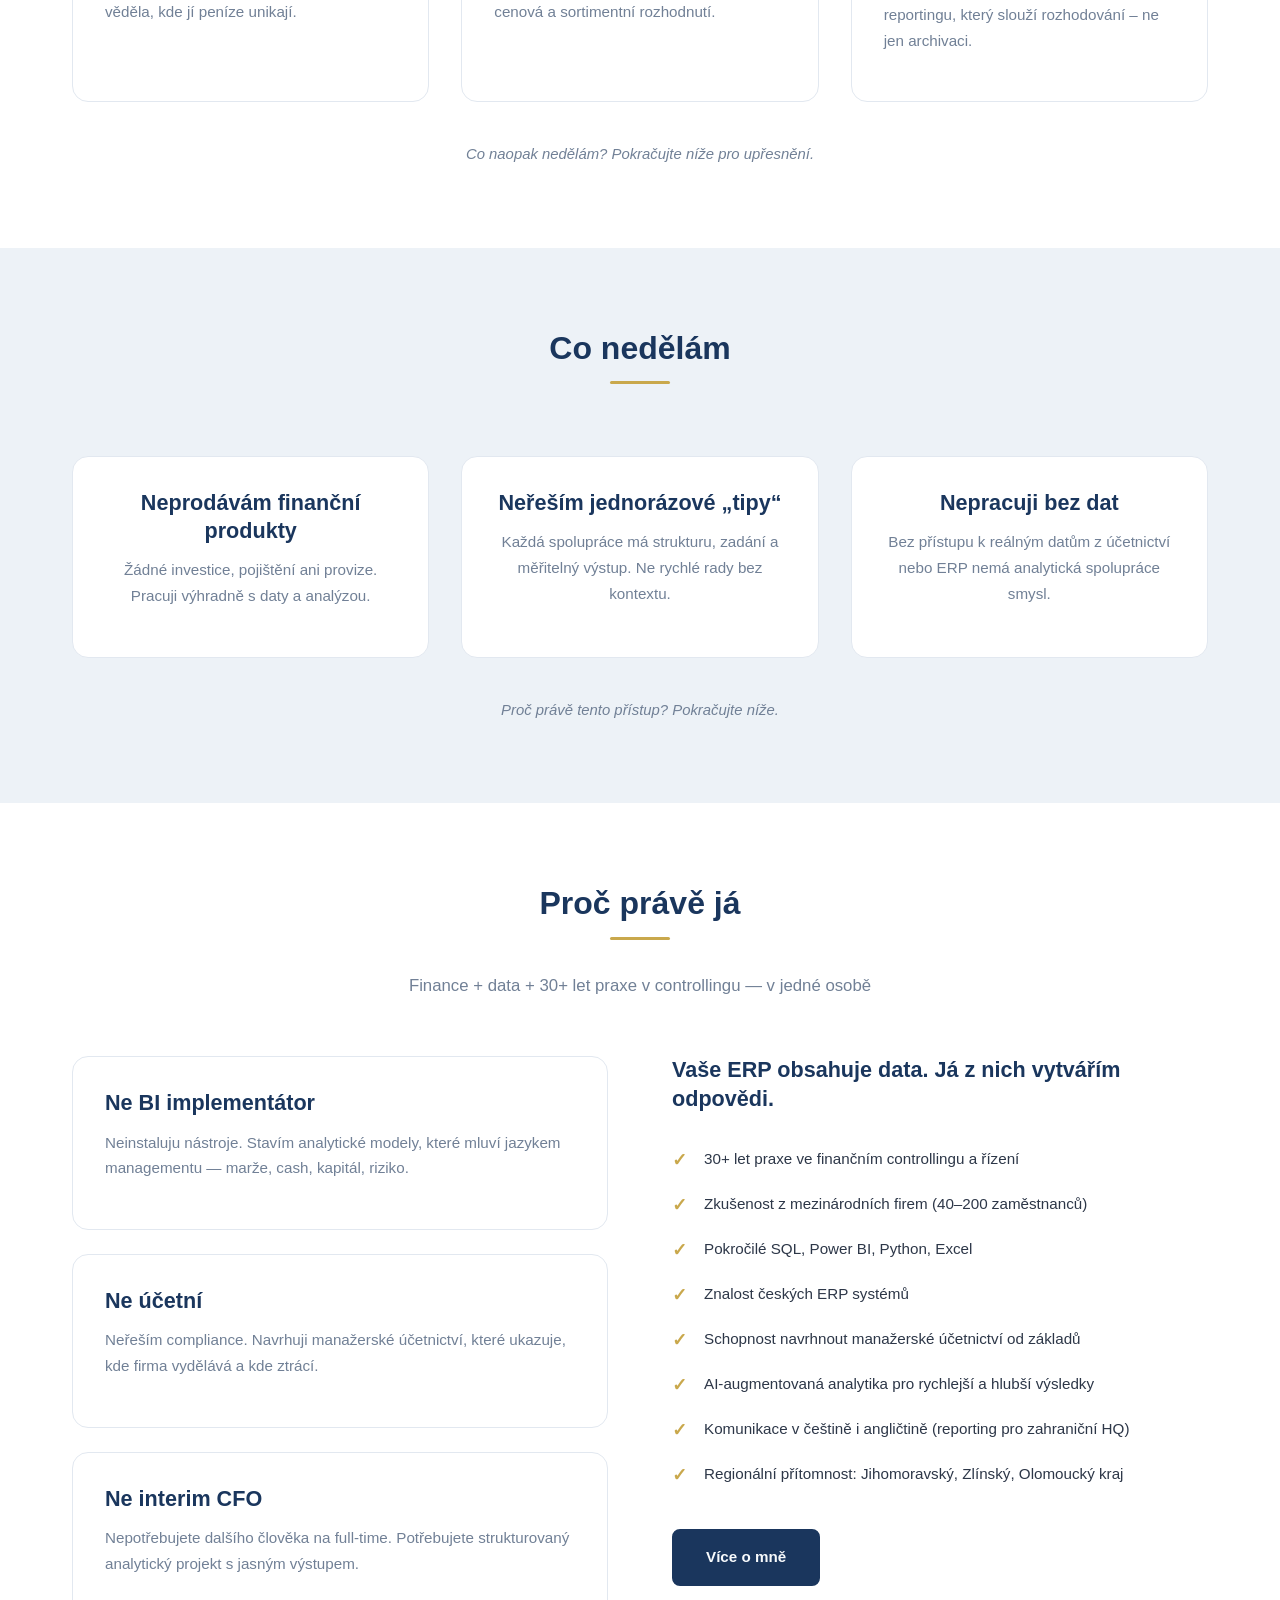
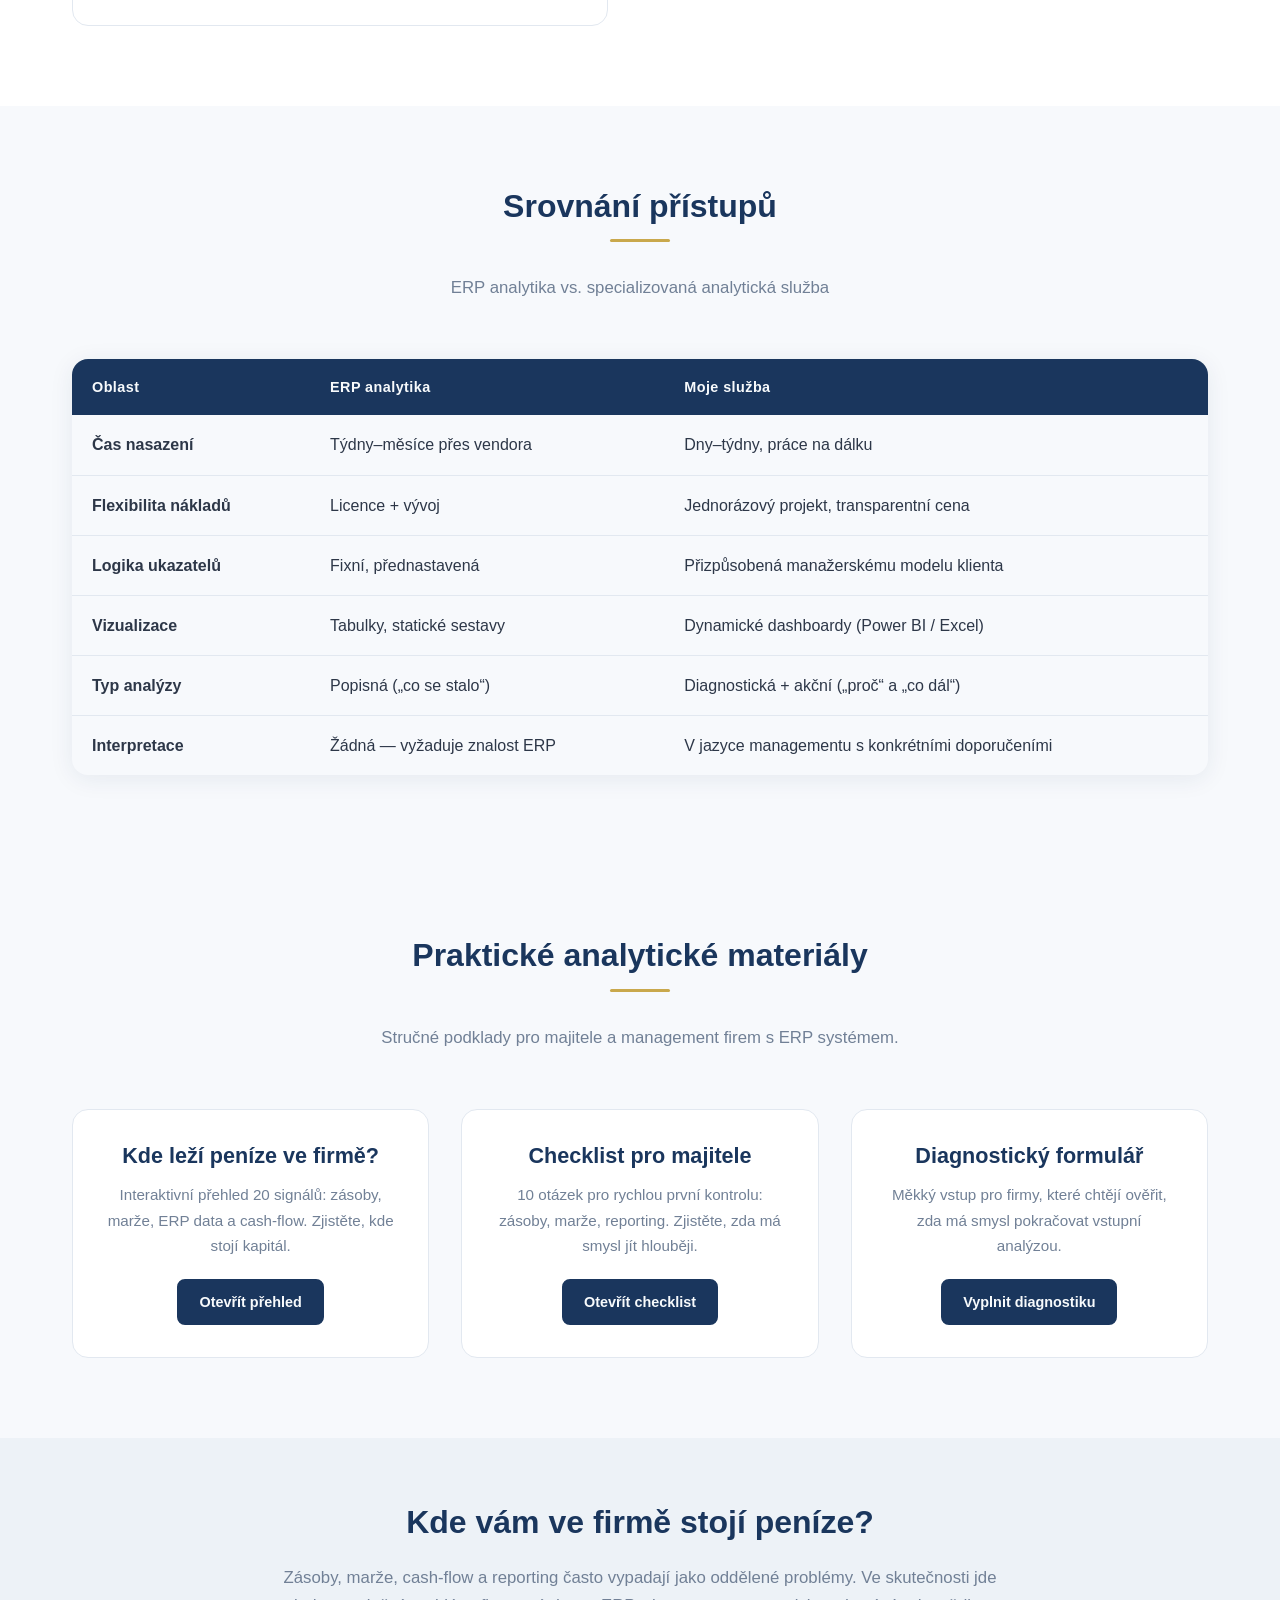
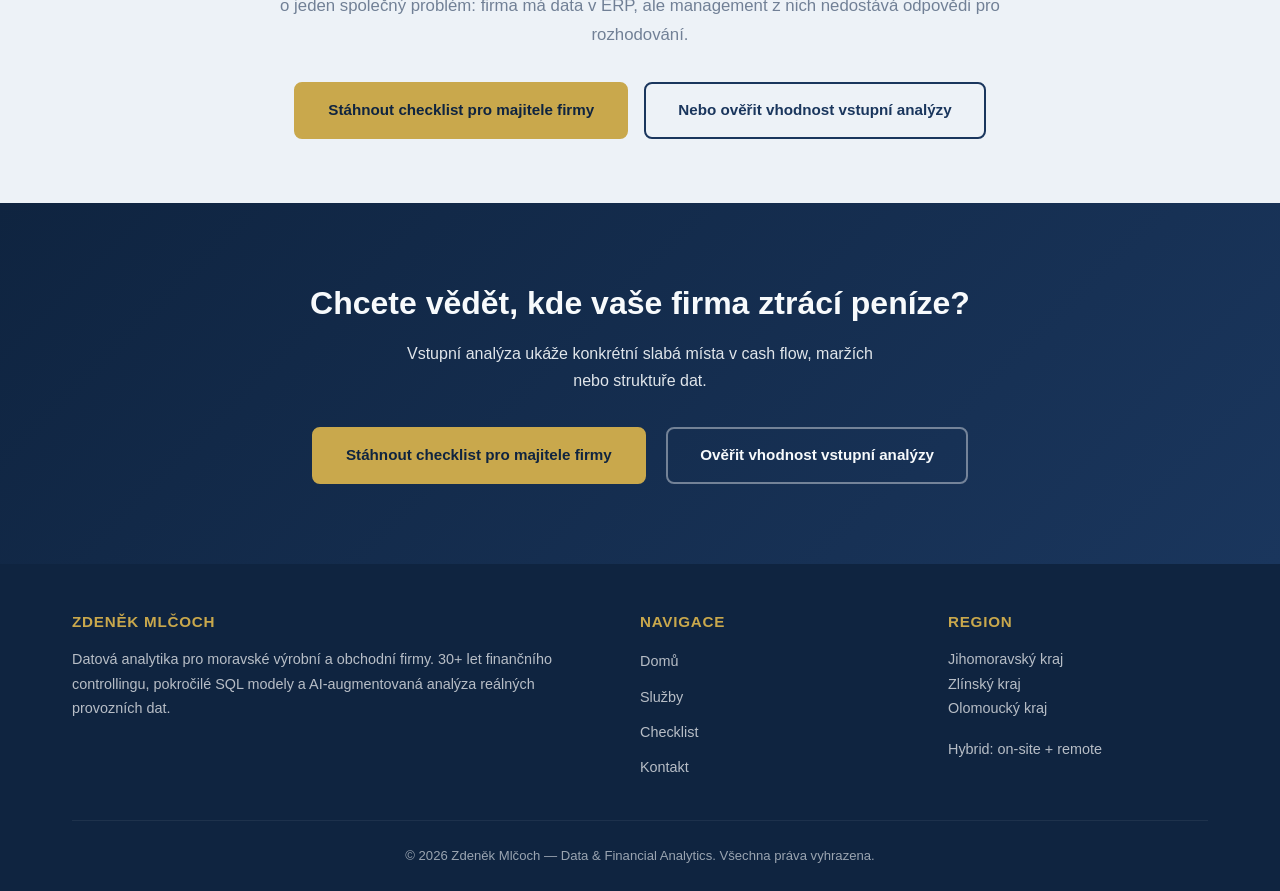
==== commit b5650008: "Add educational landing page for tied-up cash diagnosis - New docs/kde-lezi-penize.html: 20-question" ====
--- a/docs/index.html
+++ b/docs/index.html
@@ -394,20 +394,29 @@
   <div class="container">
     <div class="section-header">
       <h2>Praktické analytické materiály</h2>
-      <p>Postupně připravuji stručné materiály pro majitele a management firem.</p>
+      <p>Stručné podklady pro majitele a management firem s ERP systémem.</p>
     </div>
     <div class="card-grid-3">
       <div class="card" style="text-align: center;">
+        <h3>Kde leží peníze ve firmě?</h3>
+        <p>Interaktivní přehled 20 signálů: zásoby, marže, ERP data a cash-flow. Zjistěte, kde stojí kapitál.</p>
+        <div style="margin-top: 1.25rem;">
+          <a href="kde-lezi-penize.html" class="btn btn-dark" style="display: inline-block; font-size: 0.9rem; padding: 0.55rem 1.25rem;">Otevřít přehled</a>
+        </div>
+      </div>
+      <div class="card" style="text-align: center;">
         <h3>Checklist pro majitele</h3>
-        <p>První kontrola, zda ve firmě nestojí kapitál ve skladu, maržích nebo nefunkčním reportingu.</p>
-      </div>
-      <div class="card" style="text-align: center;">
-        <h3>Analytické články</h3>
-        <p>Praktické texty o řízení zásob, marží, cash-flow a ERP dat bez zbytečného IT slovníku.</p>
+        <p>10 otázek pro rychlou první kontrolu: zásoby, marže, reporting. Zjistěte, zda má smysl jít hlouběji.</p>
+        <div style="margin-top: 1.25rem;">
+          <a href="checklist.html" class="btn btn-dark" style="display: inline-block; font-size: 0.9rem; padding: 0.55rem 1.25rem;">Otevřít checklist</a>
+        </div>
       </div>
       <div class="card" style="text-align: center;">
         <h3>Diagnostický formulář</h3>
         <p>Měkký vstup pro firmy, které chtějí ověřit, zda má smysl pokračovat vstupní analýzou.</p>
+        <div style="margin-top: 1.25rem;">
+          <a href="diagnostika.html" class="btn btn-dark" style="display: inline-block; font-size: 0.9rem; padding: 0.55rem 1.25rem;">Vyplnit diagnostiku</a>
+        </div>
       </div>
     </div>
   </div>
